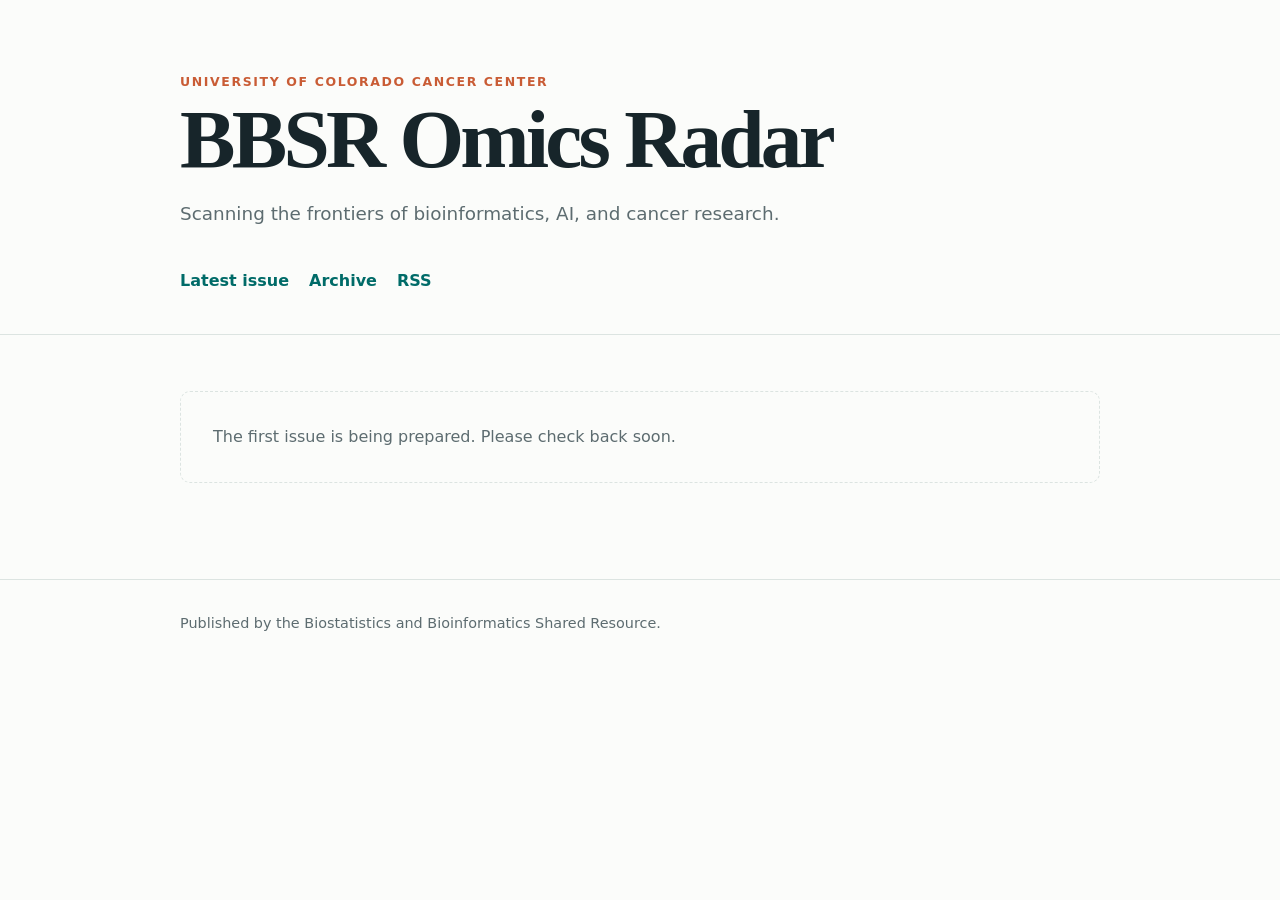
==== docs/index.html @ 82a15ee2 "init app commit" ====
<!doctype html>
<html lang="en">
<head>
  <meta charset="utf-8">
  <meta name="viewport" content="width=device-width, initial-scale=1">
  <meta name="description" content="Scanning the frontiers of bioinformatics, AI, and cancer research.">
  <title>Latest issue · BBSR Omics Radar</title>
  <link rel="canonical" href="https://uccc-bbsr.github.io/omics-radar/">
  <link rel="alternate" type="application/rss+xml" title="BBSR Omics Radar" href="feed.xml">
  <link rel="stylesheet" href="assets/styles.css">
</head>
<body>
  <header class="site-header"><div class="shell">
    <div class="eyebrow">University of Colorado Cancer Center</div>
    <h1>BBSR Omics Radar</h1>
    <p class="subtitle">Scanning the frontiers of bioinformatics, AI, and cancer research.</p>
    <nav aria-label="Primary"><a href="index.html">Latest issue</a><a href="archive.html">Archive</a><a href="feed.xml">RSS</a></nav>
  </div></header>
  <main class="shell"><p class="empty">The first issue is being prepared. Please check back soon.</p></main>
  <footer><div class="shell">Published by the Biostatistics and Bioinformatics Shared Resource.</div></footer>
</body>
</html>
---- docs/assets/styles.css ----
:root {
  color-scheme: light;
  --ink: #17252a;
  --muted: #5d6c70;
  --paper: #fbfcfa;
  --card: #ffffff;
  --line: #dce4e1;
  --accent: #006b68;
  --accent-soft: #dcefed;
  --warm: #c95c35;
}
* { box-sizing: border-box; }
body {
  margin: 0;
  background: var(--paper);
  color: var(--ink);
  font-family: Inter, ui-sans-serif, system-ui, -apple-system, BlinkMacSystemFont, "Segoe UI", sans-serif;
  line-height: 1.65;
}
a { color: var(--accent); }
.shell { width: min(920px, calc(100% - 2rem)); margin: 0 auto; }
.site-header { padding: 4.5rem 0 2.5rem; border-bottom: 1px solid var(--line); }
.eyebrow { color: var(--warm); font-size: .78rem; font-weight: 800; letter-spacing: .13em; text-transform: uppercase; }
h1 { font-family: Georgia, "Times New Roman", serif; font-size: clamp(2.7rem, 8vw, 5.2rem); line-height: .98; margin: .4rem 0 1rem; letter-spacing: -.045em; }
.subtitle { max-width: 650px; color: var(--muted); font-size: 1.15rem; }
nav { display: flex; gap: 1.25rem; padding-top: 1.25rem; }
nav a { font-weight: 700; text-decoration: none; }
main { padding: 2.5rem 0 5rem; }
.issue-heading { display: flex; justify-content: space-between; gap: 1rem; align-items: end; margin-bottom: 2.5rem; }
.issue-heading h2 { margin: 0; font-family: Georgia, "Times New Roman", serif; font-size: 2rem; }
.date-window { color: var(--muted); white-space: nowrap; }
.category { margin: 3rem 0 1.25rem; padding-bottom: .55rem; border-bottom: 3px solid var(--accent); font-size: 1.35rem; }
.article { padding: 1.5rem 0; border-bottom: 1px solid var(--line); }
.article.featured { margin: 1rem 0; padding: 1.5rem; border: 1px solid #b8d8d4; border-radius: 12px; background: var(--accent-soft); }
.article h3 { margin: 0 0 .55rem; font-family: Georgia, "Times New Roman", serif; font-size: 1.5rem; line-height: 1.25; }
.article h3 a { color: var(--ink); text-decoration-thickness: 1px; text-underline-offset: 4px; }
.article p { margin: .4rem 0; }
.meta, .tags { color: var(--muted); font-size: .88rem; }
.tag { display: inline-block; margin: .3rem .25rem 0 0; padding: .14rem .48rem; border-radius: 999px; background: #edf1ef; }
.archive-list { list-style: none; padding: 0; }
.archive-list li { display: flex; justify-content: space-between; gap: 1rem; padding: 1rem 0; border-bottom: 1px solid var(--line); }
.archive-list a { font-weight: 750; }
.empty { padding: 2rem; border: 1px dashed var(--line); border-radius: 10px; color: var(--muted); }
footer { padding: 2rem 0 3rem; border-top: 1px solid var(--line); color: var(--muted); font-size: .9rem; }
@media (max-width: 620px) {
  .site-header { padding-top: 3rem; }
  .issue-heading, .archive-list li { display: block; }
  .date-window { margin-top: .4rem; }
}
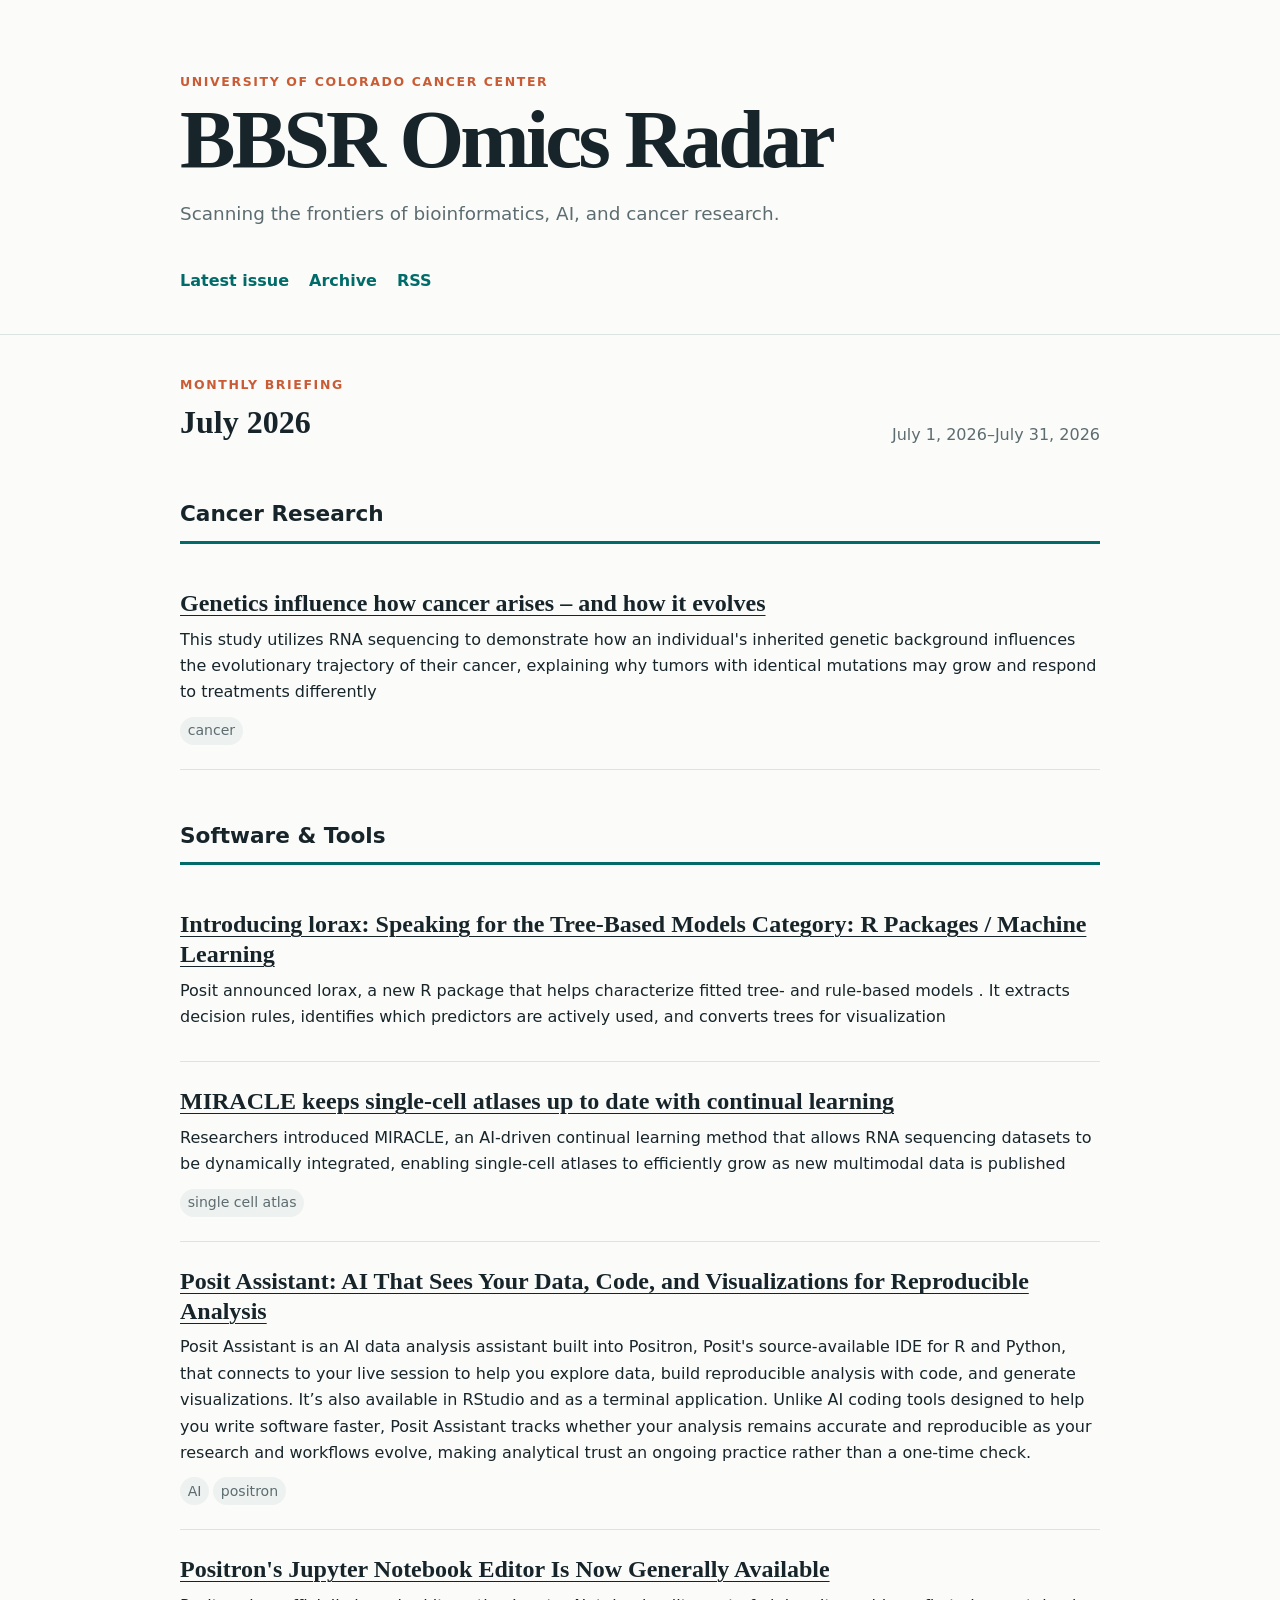
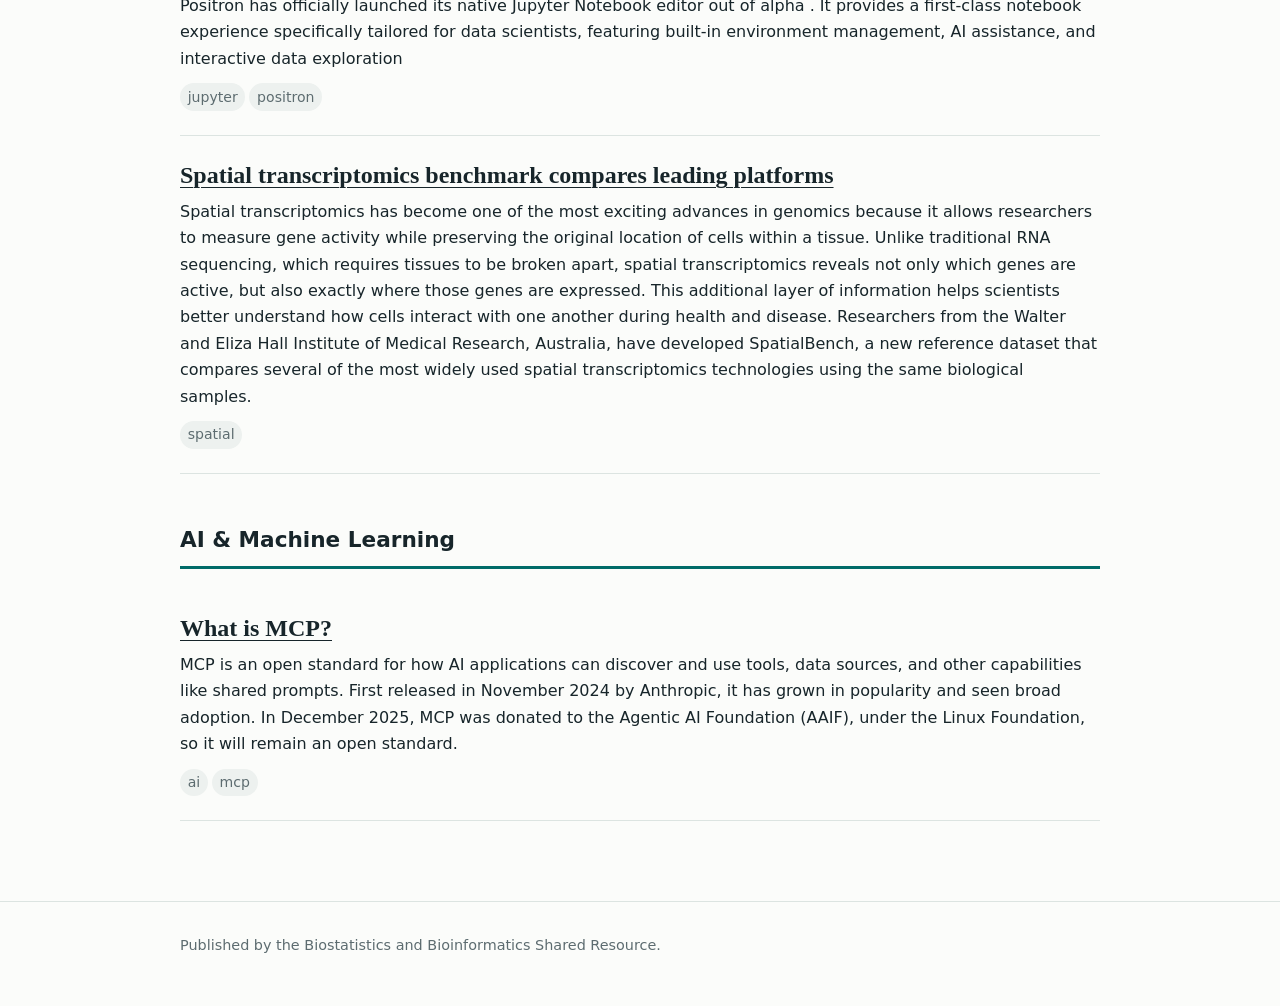
==== commit b694cc65: "Publish July 2026 issue and drop article meta date Publishes the July 2026 Omics Radar issue to the " ====
--- a/docs/index.html
+++ b/docs/index.html
@@ -16,7 +16,62 @@
     <p class="subtitle">Scanning the frontiers of bioinformatics, AI, and cancer research.</p>
     <nav aria-label="Primary"><a href="index.html">Latest issue</a><a href="archive.html">Archive</a><a href="feed.xml">RSS</a></nav>
   </div></header>
-  <main class="shell"><p class="empty">The first issue is being prepared. Please check back soon.</p></main>
+  <main class="shell"><section class="issue-heading">
+<div><div class="eyebrow">Monthly briefing</div><h2>July 2026</h2></div>
+<div class="date-window">July 1, 2026–July 31, 2026</div>
+</section>
+<section><h2 class="category">Cancer Research</h2>
+
+<article class="article">
+  <h3><a href="https://www.google.com/url?sa=E&amp;q=https%3A%2F%2Fwww.rna-seqblog.com%2Fgenetics-influence-how-cancer-arises-and-how-it-evolves%2F" rel="noopener noreferrer">Genetics influence how cancer arises – and how it evolves</a></h3>
+  <p>This study utilizes RNA sequencing to demonstrate how an individual&#x27;s inherited genetic background influences the evolutionary trajectory of their cancer, explaining why tumors with identical mutations may grow and respond to treatments differently</p>
+  <div class="tags" aria-label="Tags"><span class="tag">cancer</span></div>
+</article>
+</section>
+<section><h2 class="category">Software &amp; Tools</h2>
+
+<article class="article">
+  <h3><a href="https://opensource.posit.co/blog/2026-07-28_lorax/" rel="noopener noreferrer">Introducing lorax: Speaking for the Tree-Based Models Category: R Packages / Machine Learning</a></h3>
+  <p>Posit announced lorax, a new R package that helps characterize fitted tree- and rule-based models
+. It extracts decision rules, identifies which predictors are actively used, and converts trees for visualization</p>
+  <div class="tags" aria-label="Tags"></div>
+</article>
+
+<article class="article">
+  <h3><a href="https://www.google.com/url?sa=E&amp;q=https%3A%2F%2Fwww.rna-seqblog.com%2Fmiracle-keeps-single-cell-atlases-up-to-date-with-continual-learning%2F" rel="noopener noreferrer">MIRACLE keeps single-cell atlases up to date with continual learning</a></h3>
+  <p>Researchers introduced MIRACLE, an AI-driven continual learning method that allows RNA sequencing datasets to be dynamically integrated, enabling single-cell atlases to efficiently grow as new multimodal data is published</p>
+  <div class="tags" aria-label="Tags"><span class="tag">single cell atlas</span></div>
+</article>
+
+<article class="article">
+  <h3><a href="https://posit.co/blog/posit-assistant-ai-sees-your-data-code-and-visualizations-reproducible-analysis" rel="noopener noreferrer">Posit Assistant: AI That Sees Your Data, Code, and Visualizations for Reproducible Analysis</a></h3>
+  <p>Posit Assistant is an AI data analysis assistant built into Positron, Posit&#x27;s source-available IDE for R and Python, that connects to your live session to help you explore data, build reproducible analysis with code, and generate visualizations. It’s also available in RStudio and as a terminal application. Unlike AI coding tools designed to help you write software faster, Posit Assistant tracks whether your analysis remains accurate and reproducible as your research and workflows evolve, making analytical trust an ongoing practice rather than a one-time check.</p>
+  <div class="tags" aria-label="Tags"><span class="tag">AI</span><span class="tag">positron</span></div>
+</article>
+
+<article class="article">
+  <h3><a href="https://www.google.com/url?sa=E&amp;q=https%3A%2F%2Fopensource.posit.co%2Fblog%2F2026-07-29_positron-jupyter-notebook-editor-ga%2F" rel="noopener noreferrer">Positron&#x27;s Jupyter Notebook Editor Is Now Generally Available</a></h3>
+  <p>Positron has officially launched its native Jupyter Notebook editor out of alpha
+. It provides a first-class notebook experience specifically tailored for data scientists, featuring built-in environment management, AI assistance, and interactive data exploration</p>
+  <div class="tags" aria-label="Tags"><span class="tag">jupyter</span><span class="tag">positron</span></div>
+</article>
+
+<article class="article">
+  <h3><a href="https://www.rna-seqblog.com/spatial-transcriptomics-benchmark-compares-leading-platforms/" rel="noopener noreferrer">Spatial transcriptomics benchmark compares leading platforms</a></h3>
+  <p>Spatial transcriptomics has become one of the most exciting advances in genomics because it allows researchers to measure gene activity while preserving the original location of cells within a tissue. Unlike traditional RNA sequencing, which requires tissues to be broken apart, spatial transcriptomics reveals not only which genes are active, but also exactly where those genes are expressed. This additional layer of information helps scientists better understand how cells interact with one another during health and disease.
+
+Researchers from the Walter and Eliza Hall Institute of Medical Research, Australia, have developed SpatialBench, a new reference dataset that compares several of the most widely used spatial transcriptomics technologies using the same biological samples.</p>
+  <div class="tags" aria-label="Tags"><span class="tag">spatial</span></div>
+</article>
+</section>
+<section><h2 class="category">AI &amp; Machine Learning</h2>
+
+<article class="article">
+  <h3><a href="https://posit.co/blog/hosting-mcp-servers-on-connect" rel="noopener noreferrer">What is MCP?</a></h3>
+  <p>MCP is an open standard for how AI applications can discover and use tools, data sources, and other capabilities like shared prompts. First released in November 2024 by Anthropic, it has grown in popularity and seen broad adoption. In December 2025, MCP was donated to the Agentic AI Foundation (AAIF), under the Linux Foundation, so it will remain an open standard.</p>
+  <div class="tags" aria-label="Tags"><span class="tag">ai</span><span class="tag">mcp</span></div>
+</article>
+</section></main>
   <footer><div class="shell">Published by the Biostatistics and Bioinformatics Shared Resource.</div></footer>
 </body>
 </html>
--- a/docs/assets/styles.css
+++ b/docs/assets/styles.css
@@ -31,11 +31,10 @@
 .date-window { color: var(--muted); white-space: nowrap; }
 .category { margin: 3rem 0 1.25rem; padding-bottom: .55rem; border-bottom: 3px solid var(--accent); font-size: 1.35rem; }
 .article { padding: 1.5rem 0; border-bottom: 1px solid var(--line); }
-.article.featured { margin: 1rem 0; padding: 1.5rem; border: 1px solid #b8d8d4; border-radius: 12px; background: var(--accent-soft); }
 .article h3 { margin: 0 0 .55rem; font-family: Georgia, "Times New Roman", serif; font-size: 1.5rem; line-height: 1.25; }
 .article h3 a { color: var(--ink); text-decoration-thickness: 1px; text-underline-offset: 4px; }
 .article p { margin: .4rem 0; }
-.meta, .tags { color: var(--muted); font-size: .88rem; }
+.tags { color: var(--muted); font-size: .88rem; }
 .tag { display: inline-block; margin: .3rem .25rem 0 0; padding: .14rem .48rem; border-radius: 999px; background: #edf1ef; }
 .archive-list { list-style: none; padding: 0; }
 .archive-list li { display: flex; justify-content: space-between; gap: 1rem; padding: 1rem 0; border-bottom: 1px solid var(--line); }
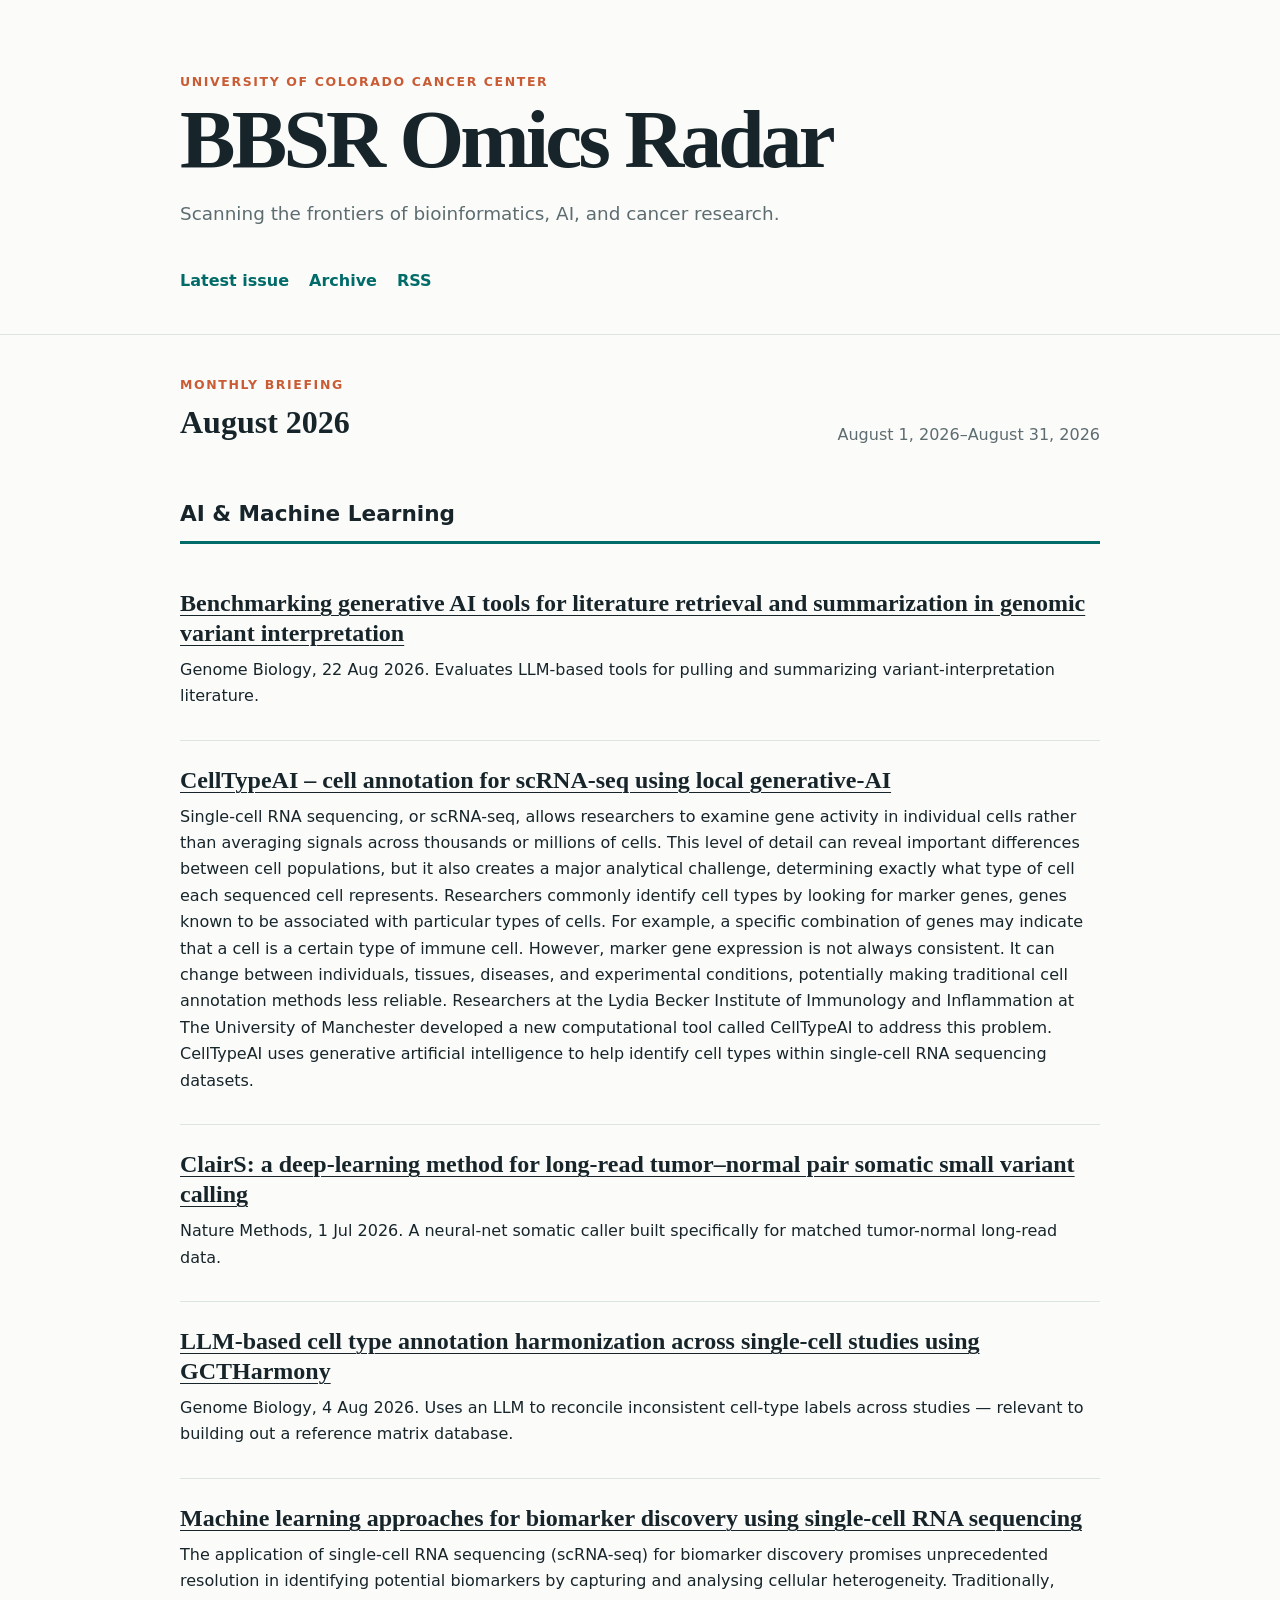
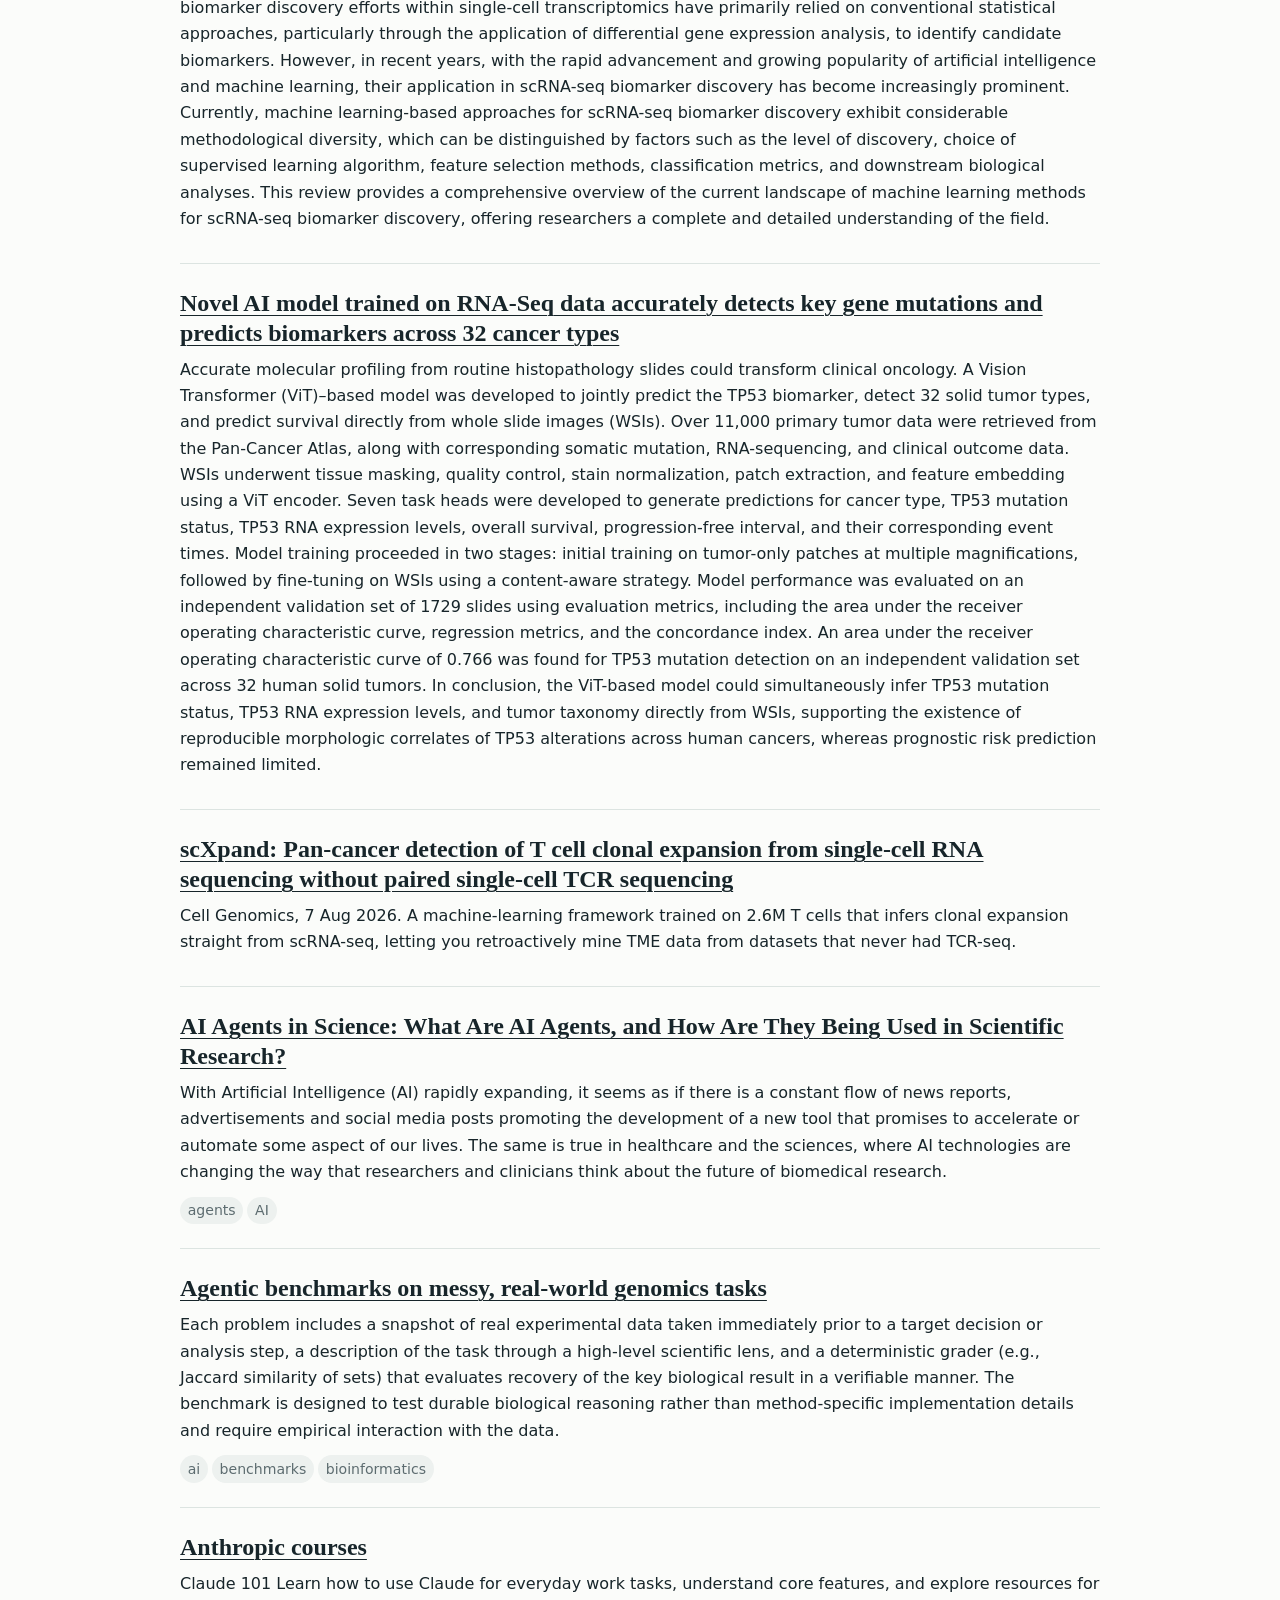
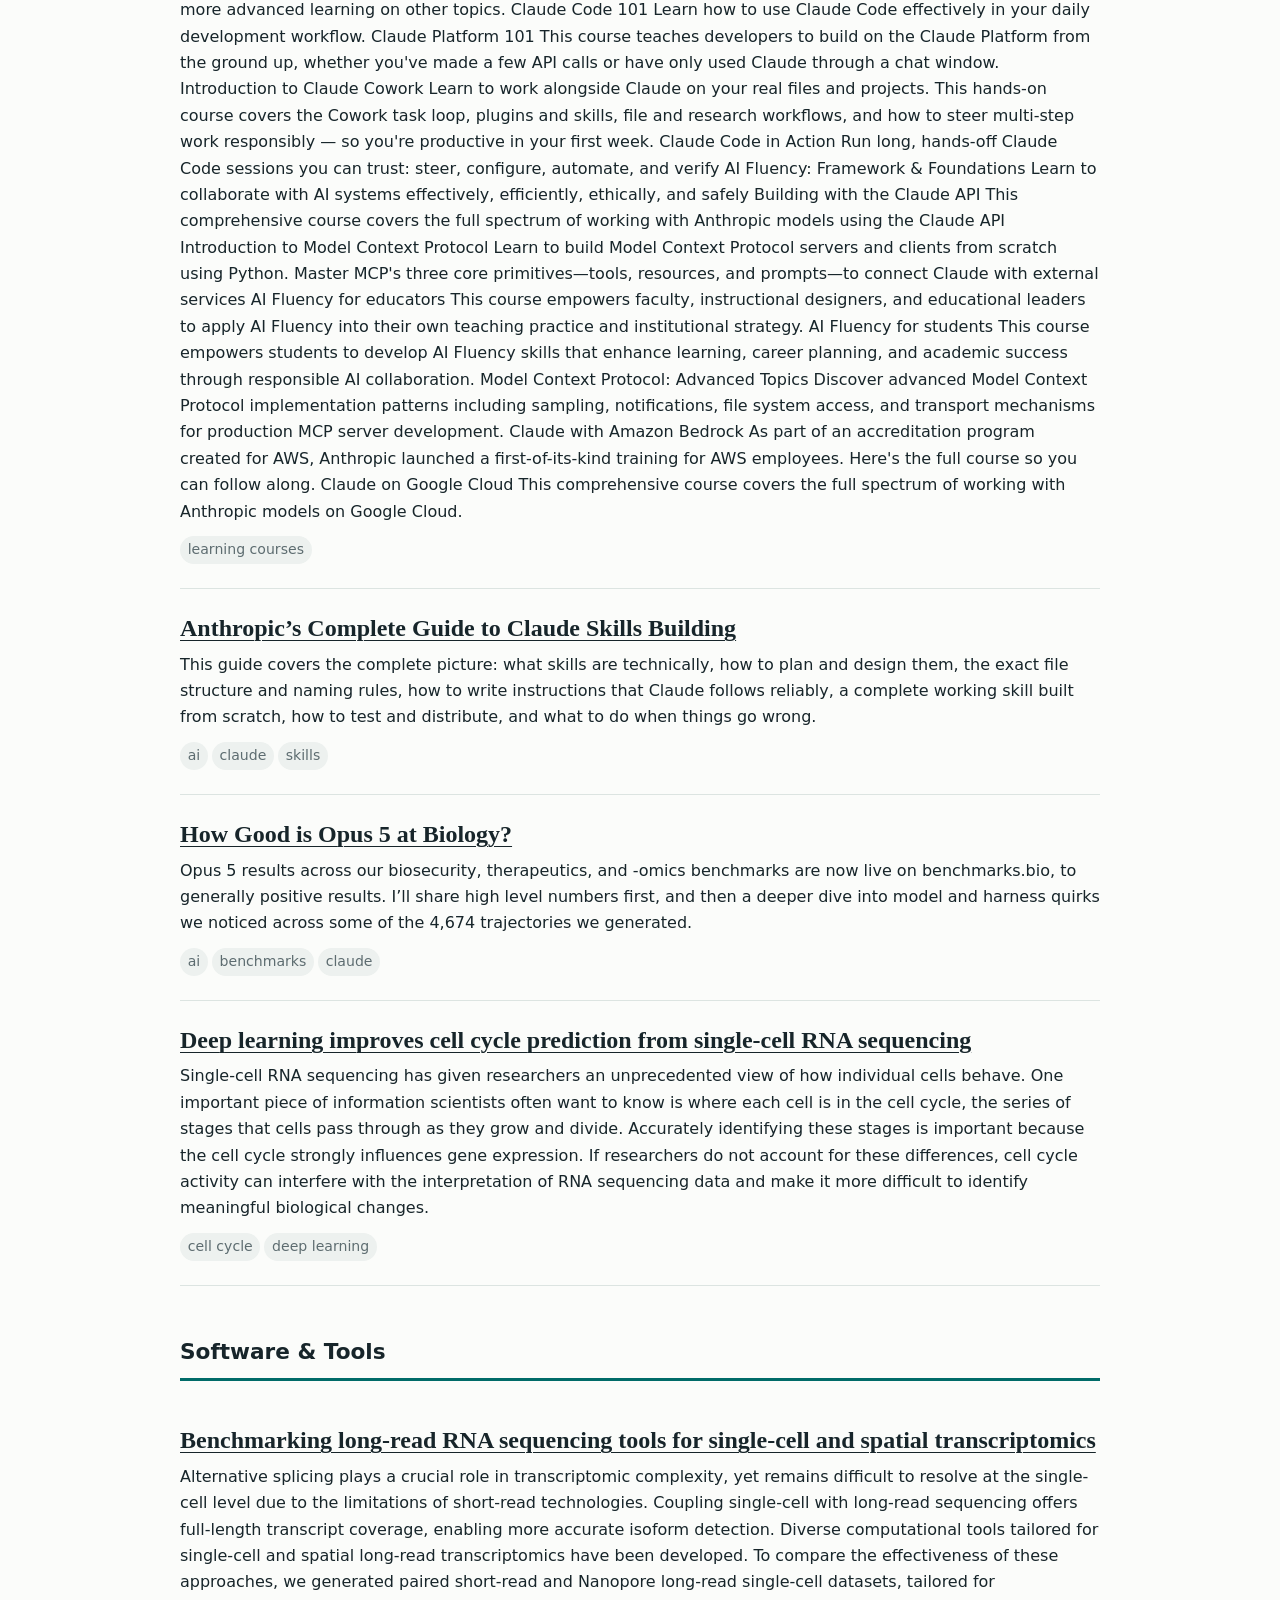
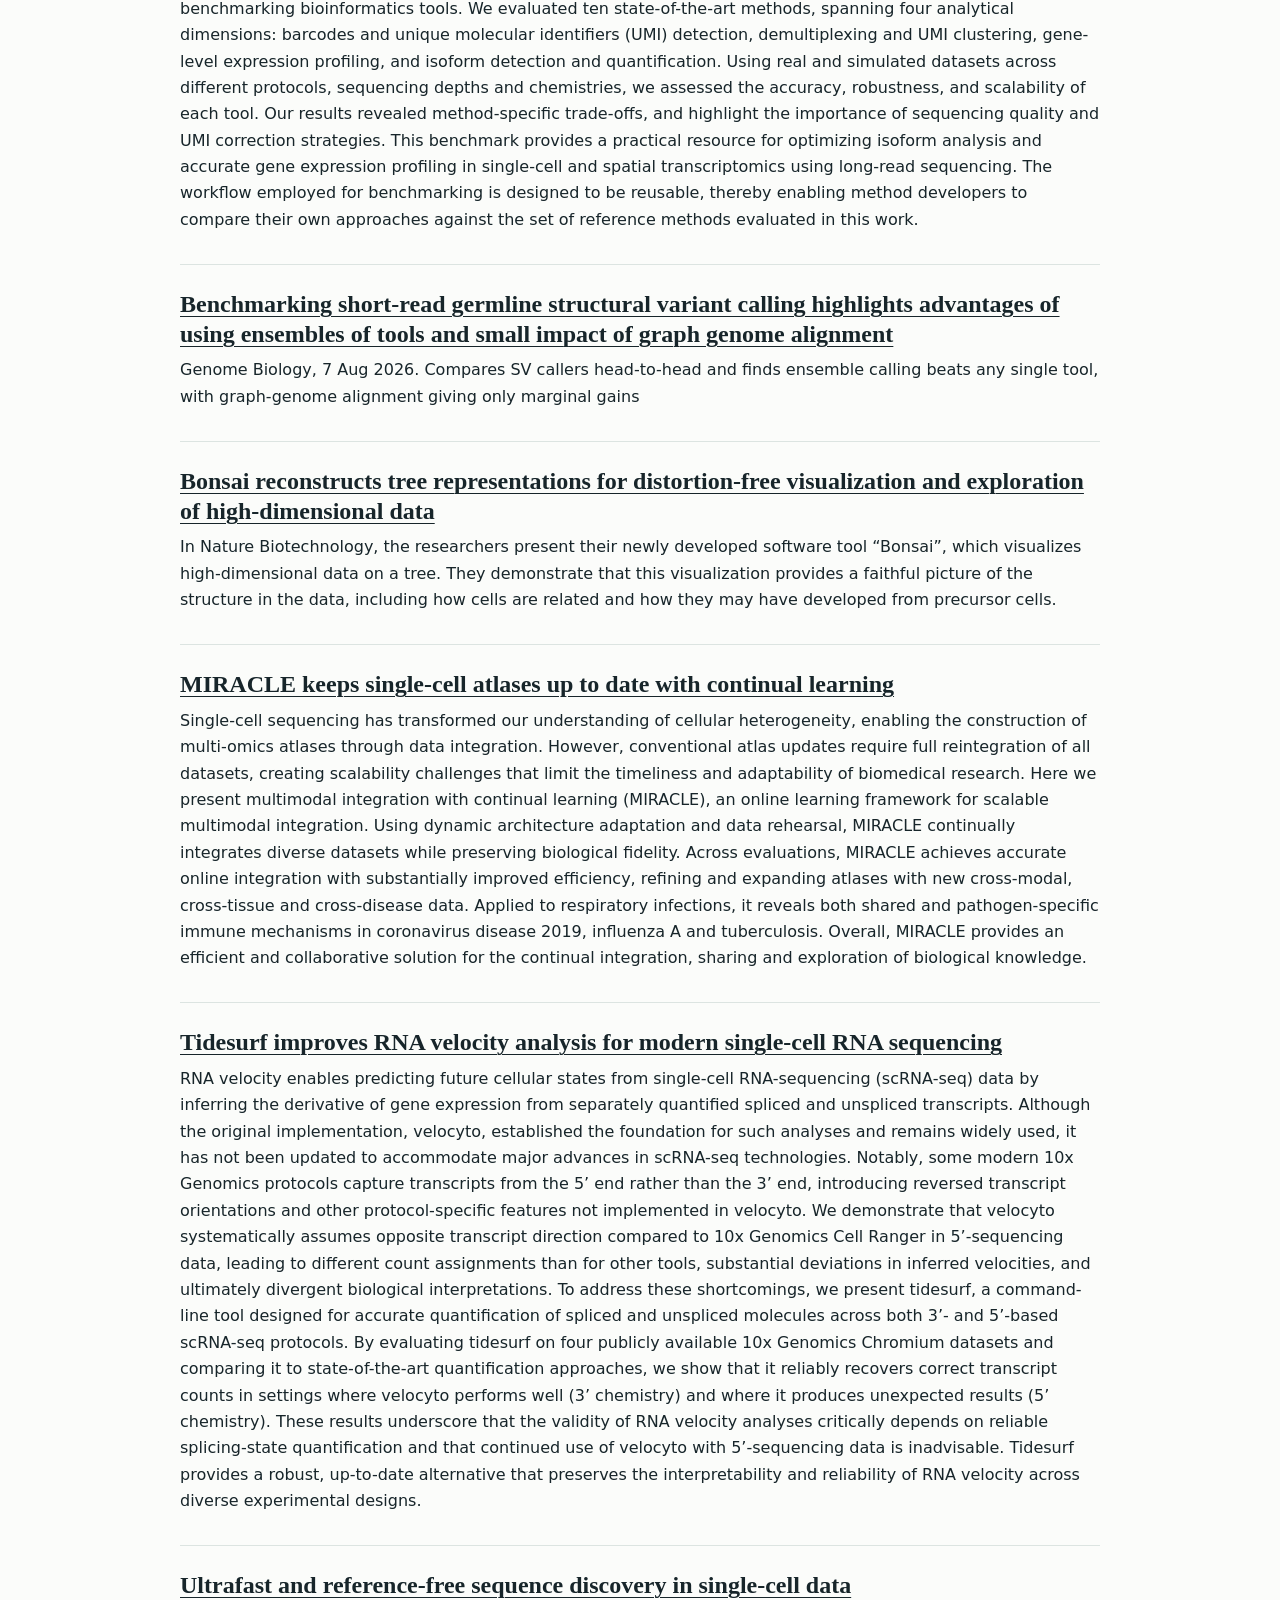
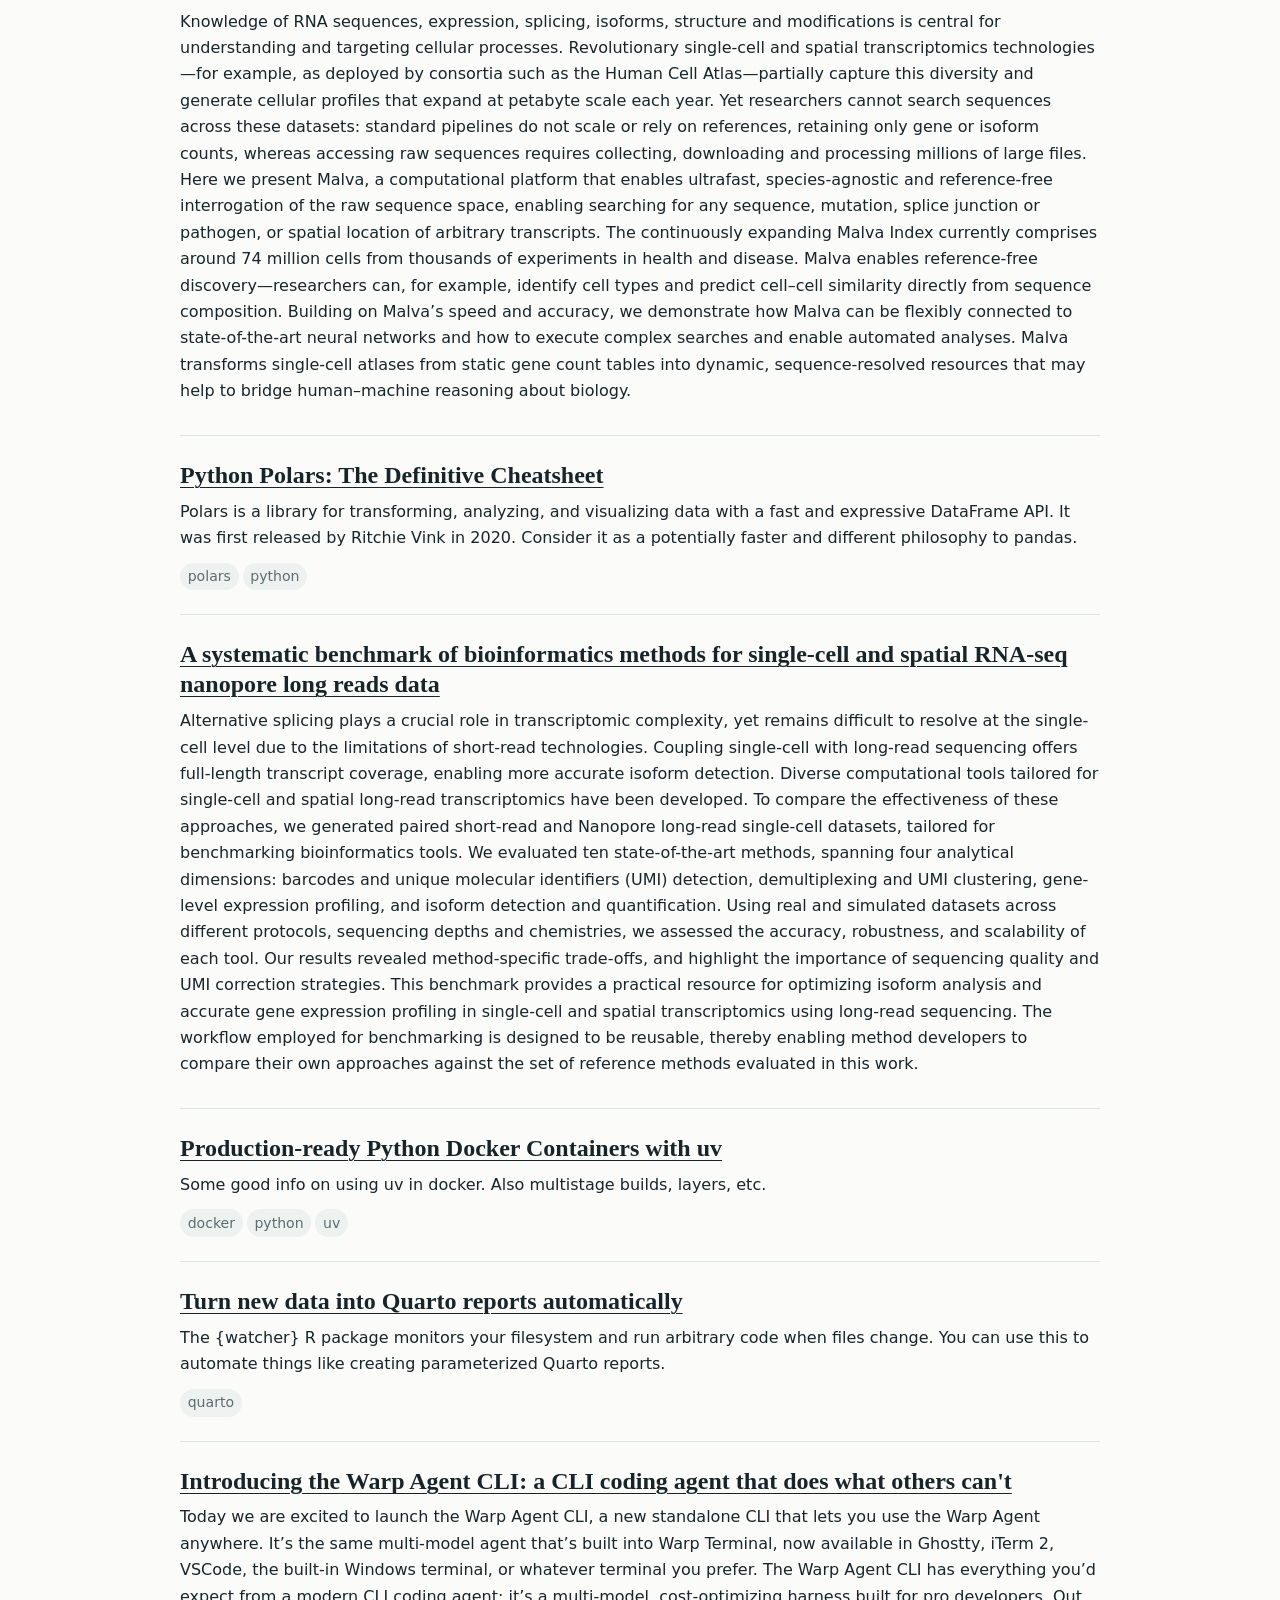
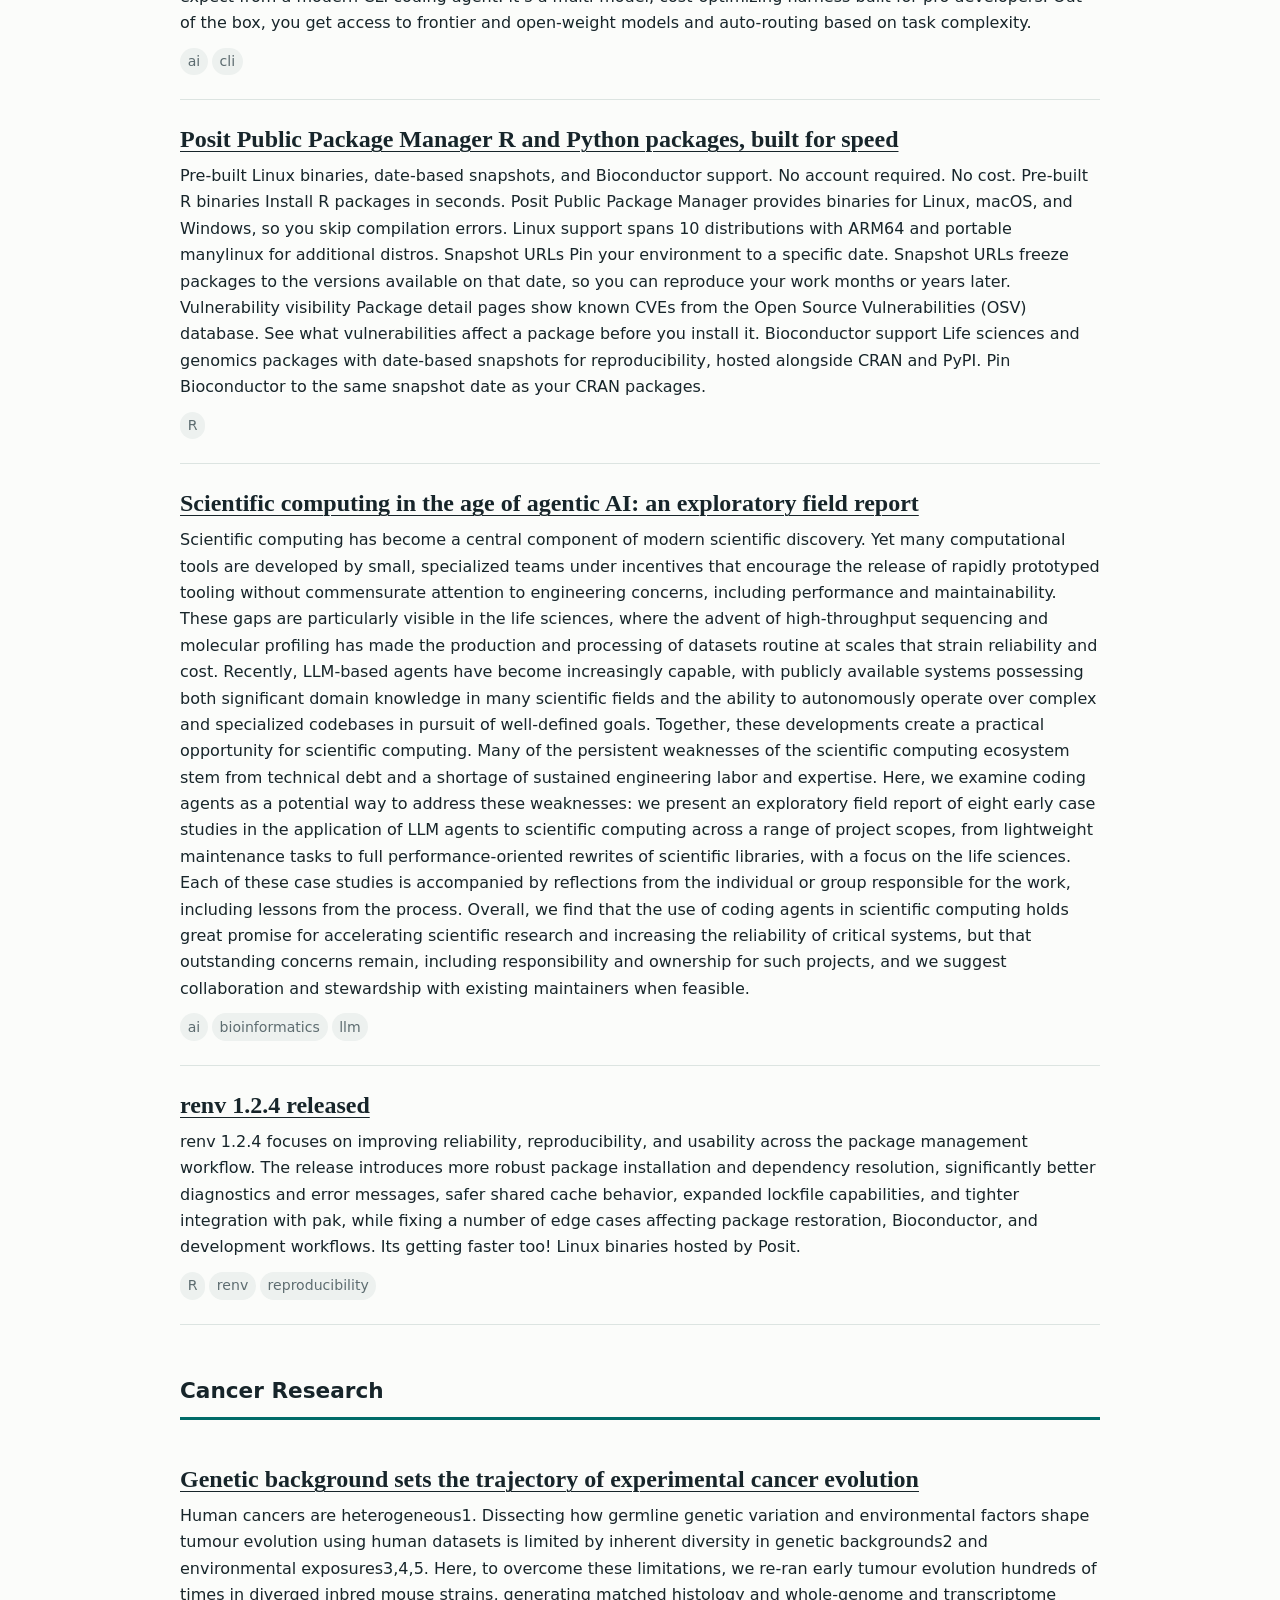
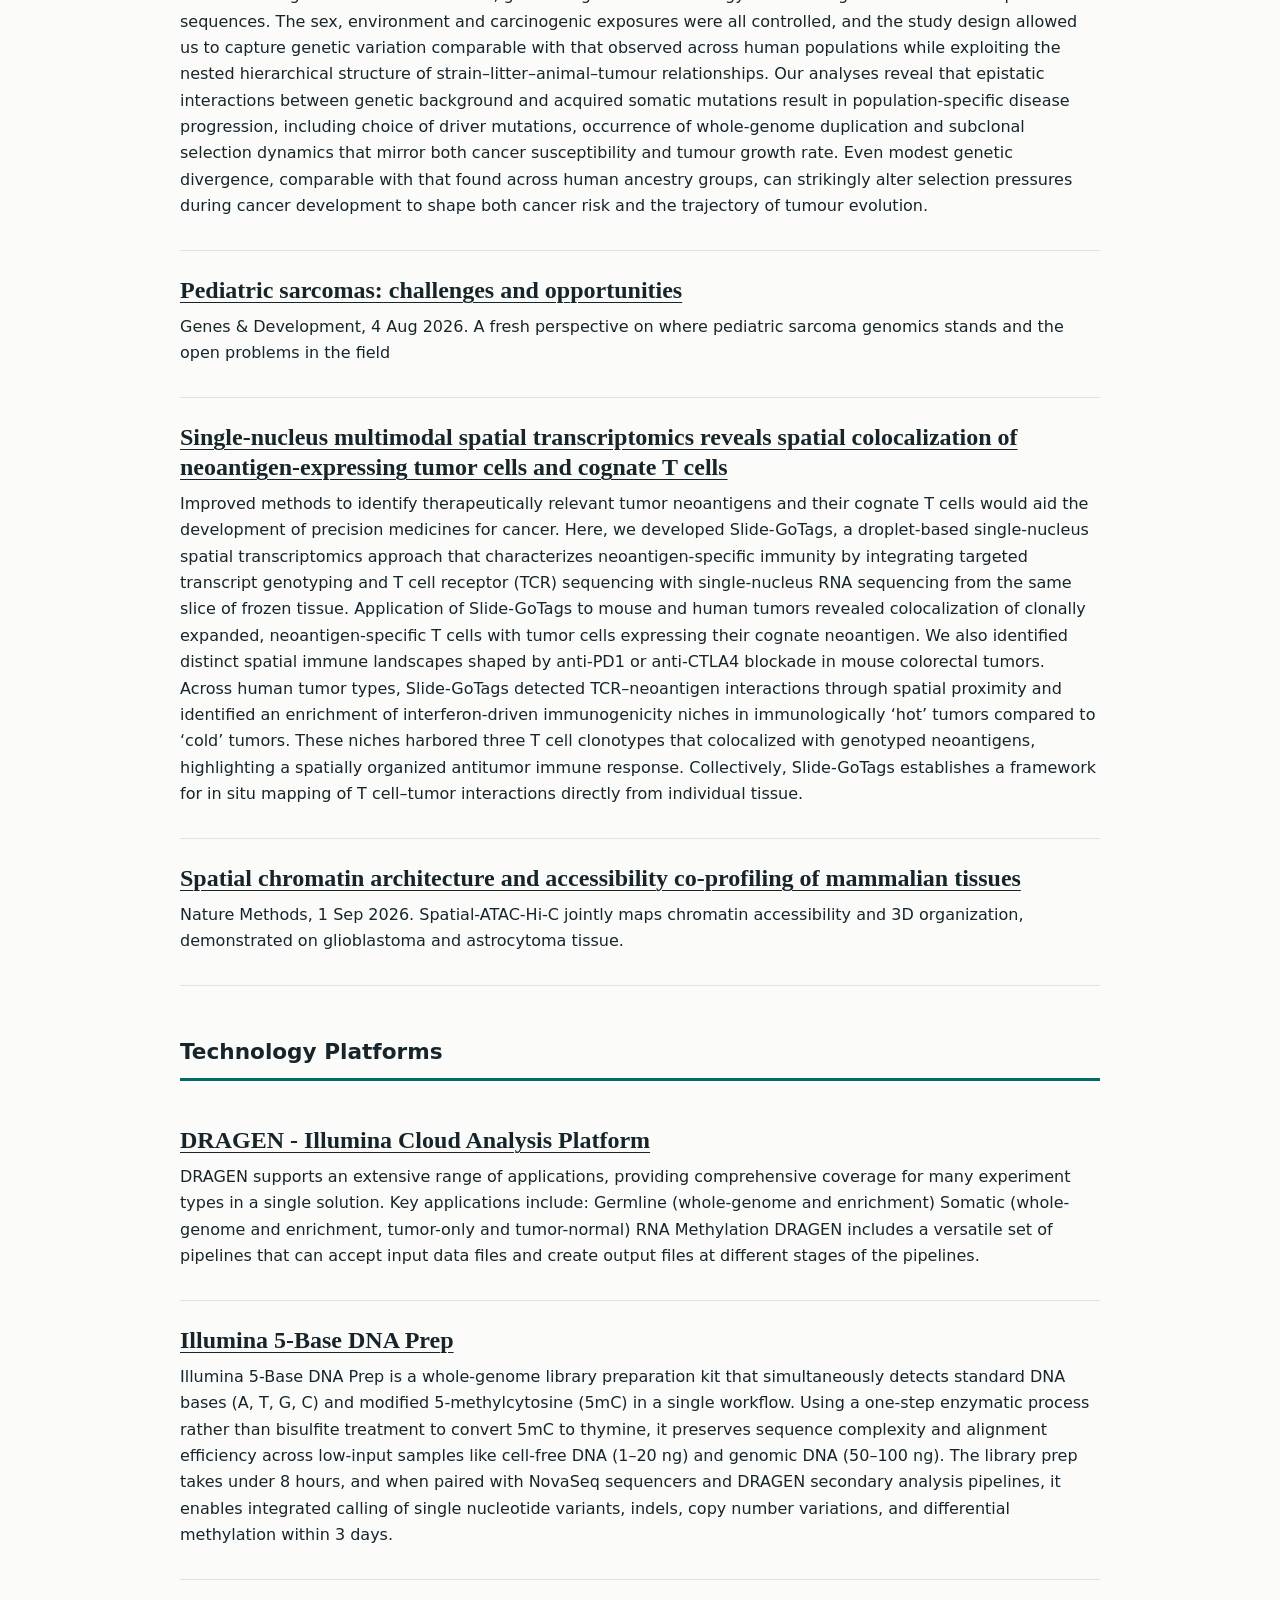
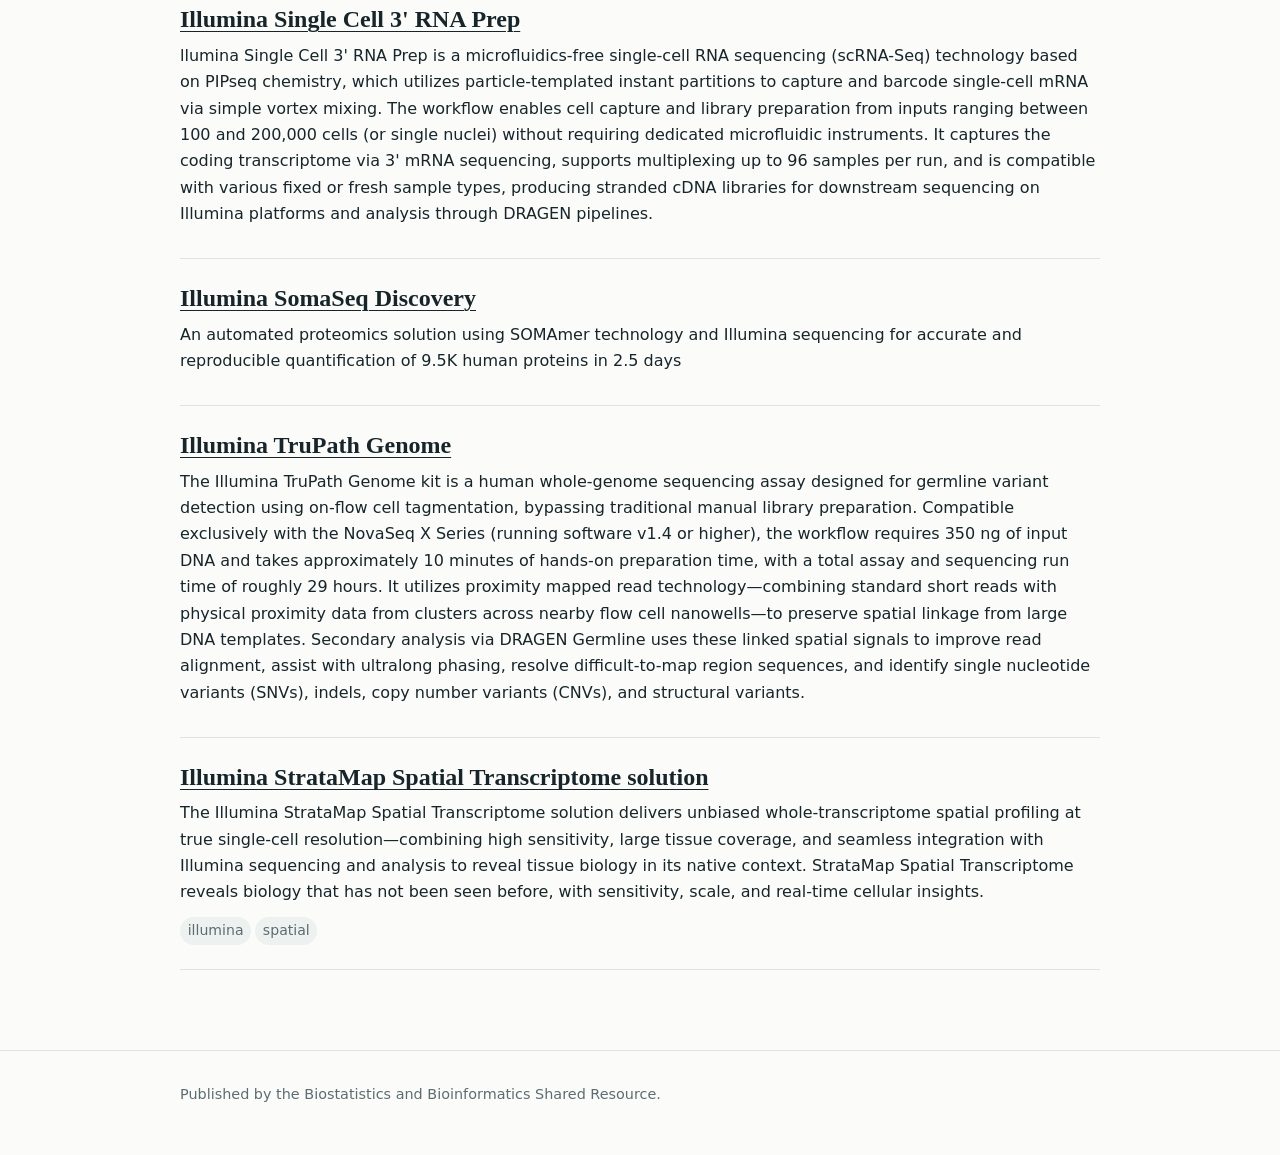
==== commit e9b901e2: "august 2026 edition" ====
--- a/docs/index.html
+++ b/docs/index.html
@@ -17,59 +17,285 @@
     <nav aria-label="Primary"><a href="index.html">Latest issue</a><a href="archive.html">Archive</a><a href="feed.xml">RSS</a></nav>
   </div></header>
   <main class="shell"><section class="issue-heading">
-<div><div class="eyebrow">Monthly briefing</div><h2>July 2026</h2></div>
-<div class="date-window">July 1, 2026–July 31, 2026</div>
+<div><div class="eyebrow">Monthly briefing</div><h2>August 2026</h2></div>
+<div class="date-window">August 1, 2026–August 31, 2026</div>
+</section>
+<section><h2 class="category">AI &amp; Machine Learning</h2>
+
+<article class="article">
+  <h3><a href="https://link.springer.com/article/10.1186/s13059-026-04237-1" rel="noopener noreferrer">Benchmarking generative AI tools for literature retrieval and summarization in genomic variant interpretation</a></h3>
+  <p>Genome Biology, 22 Aug 2026. Evaluates LLM-based tools for pulling and summarizing variant-interpretation literature.</p>
+  <div class="tags" aria-label="Tags"></div>
+</article>
+
+<article class="article">
+  <h3><a href="https://doi.org/10.1093/bioinformatics/btag425" rel="noopener noreferrer">CellTypeAI – cell annotation for scRNA-seq using local generative-AI</a></h3>
+  <p>Single-cell RNA sequencing, or scRNA-seq, allows researchers to examine gene activity in individual cells rather than averaging signals across thousands or millions of cells. This level of detail can reveal important differences between cell populations, but it also creates a major analytical challenge, determining exactly what type of cell each sequenced cell represents.
+
+Researchers commonly identify cell types by looking for marker genes, genes known to be associated with particular types of cells. For example, a specific combination of genes may indicate that a cell is a certain type of immune cell. However, marker gene expression is not always consistent. It can change between individuals, tissues, diseases, and experimental conditions, potentially making traditional cell annotation methods less reliable.
+
+Researchers at the Lydia Becker Institute of Immunology and Inflammation at The University of Manchester developed a new computational tool called CellTypeAI to address this problem. CellTypeAI uses generative artificial intelligence to help identify cell types within single-cell RNA sequencing datasets.</p>
+  <div class="tags" aria-label="Tags"></div>
+</article>
+
+<article class="article">
+  <h3><a href="https://www.nature.com/articles/s41592-026-03152-4" rel="noopener noreferrer">ClairS: a deep-learning method for long-read tumor–normal pair somatic small variant calling</a></h3>
+  <p>Nature Methods, 1 Jul 2026. A neural-net somatic caller built specifically for matched tumor-normal long-read data.</p>
+  <div class="tags" aria-label="Tags"></div>
+</article>
+
+<article class="article">
+  <h3><a href="https://link.springer.com/article/10.1186/s13059-026-04231-7" rel="noopener noreferrer">LLM-based cell type annotation harmonization across single-cell studies using GCTHarmony</a></h3>
+  <p>Genome Biology, 4 Aug 2026. Uses an LLM to reconcile inconsistent cell-type labels across studies — relevant to building out a reference matrix database.</p>
+  <div class="tags" aria-label="Tags"></div>
+</article>
+
+<article class="article">
+  <h3><a href="https://doi.org/10.3389/fbinf.2026.1767362" rel="noopener noreferrer">Machine learning approaches for biomarker discovery using single-cell RNA sequencing</a></h3>
+  <p>The application of single-cell RNA sequencing (scRNA-seq) for biomarker discovery promises unprecedented resolution in identifying potential biomarkers by capturing and analysing cellular heterogeneity. Traditionally, biomarker discovery efforts within single-cell transcriptomics have primarily relied on conventional statistical approaches, particularly through the application of differential gene expression analysis, to identify candidate biomarkers. However, in recent years, with the rapid advancement and growing popularity of artificial intelligence and machine learning, their application in scRNA-seq biomarker discovery has become increasingly prominent. Currently, machine learning-based approaches for scRNA-seq biomarker discovery exhibit considerable methodological diversity, which can be distinguished by factors such as the level of discovery, choice of supervised learning algorithm, feature selection methods, classification metrics, and downstream biological analyses. This review provides a comprehensive overview of the current landscape of machine learning methods for scRNA-seq biomarker discovery, offering researchers a complete and detailed understanding of the field.</p>
+  <div class="tags" aria-label="Tags"></div>
+</article>
+
+<article class="article">
+  <h3><a href="https://doi.org/10.1016/j.ajpath.2026.05.008" rel="noopener noreferrer">Novel AI model trained on RNA-Seq data accurately detects key gene mutations and predicts biomarkers across 32 cancer types</a></h3>
+  <p>Accurate molecular profiling from routine histopathology slides could transform clinical oncology. A Vision Transformer (ViT)–based model was developed to jointly predict the TP53 biomarker, detect 32 solid tumor types, and predict survival directly from whole slide images (WSIs). Over 11,000 primary tumor data were retrieved from the Pan-Cancer Atlas, along with corresponding somatic mutation, RNA-sequencing, and clinical outcome data. WSIs underwent tissue masking, quality control, stain normalization, patch extraction, and feature embedding using a ViT encoder. Seven task heads were developed to generate predictions for cancer type, TP53 mutation status, TP53 RNA expression levels, overall survival, progression-free interval, and their corresponding event times. Model training proceeded in two stages: initial training on tumor-only patches at multiple magnifications, followed by fine-tuning on WSIs using a content-aware strategy. Model performance was evaluated on an independent validation set of 1729 slides using evaluation metrics, including the area under the receiver operating characteristic curve, regression metrics, and the concordance index. An area under the receiver operating characteristic curve of 0.766 was found for TP53 mutation detection on an independent validation set across 32 human solid tumors. In conclusion, the ViT-based model could simultaneously infer TP53 mutation status, TP53 RNA expression levels, and tumor taxonomy directly from WSIs, supporting the existence of reproducible morphologic correlates of TP53 alterations across human cancers, whereas prognostic risk prediction remained limited.</p>
+  <div class="tags" aria-label="Tags"></div>
+</article>
+
+<article class="article">
+  <h3><a href="https://www.cell.com/cell-genomics/fulltext/S2666-979X(26)00190-4" rel="noopener noreferrer">scXpand: Pan-cancer detection of T cell clonal expansion from single-cell RNA sequencing without paired single-cell TCR sequencing</a></h3>
+  <p>Cell Genomics, 7 Aug 2026. A machine-learning framework trained on 2.6M T cells that infers clonal expansion straight from scRNA-seq, letting you retroactively mine TME data from datasets that never had TCR-seq.</p>
+  <div class="tags" aria-label="Tags"></div>
+</article>
+
+<article class="article">
+  <h3><a href="https://news.cuanschutz.edu/dbmi/ai-agents-in-science" rel="noopener noreferrer">AI Agents in Science: What Are AI Agents, and How Are They Being Used in Scientific Research?</a></h3>
+  <p>With Artificial Intelligence (AI) rapidly expanding, it seems as if there is a constant flow of news reports, advertisements and social media posts promoting the development of a new tool that promises to accelerate or automate some aspect of our lives. The same is true in healthcare and the sciences, where AI technologies are changing the way that researchers and clinicians think about the future of biomedical research.</p>
+  <div class="tags" aria-label="Tags"><span class="tag">agents</span><span class="tag">AI</span></div>
+</article>
+
+<article class="article">
+  <h3><a href="https://benchmarks.bio/" rel="noopener noreferrer">Agentic benchmarks on messy, real-world genomics tasks</a></h3>
+  <p>Each problem includes a snapshot of real experimental data taken immediately prior to a target decision or analysis step, a description of the task through a high-level scientific lens, and a deterministic grader (e.g., Jaccard similarity of sets) that evaluates recovery of the key biological result in a verifiable manner. The benchmark is designed to test durable biological reasoning rather than method-specific implementation details and require empirical interaction with the data.</p>
+  <div class="tags" aria-label="Tags"><span class="tag">ai</span><span class="tag">benchmarks</span><span class="tag">bioinformatics</span></div>
+</article>
+
+<article class="article">
+  <h3><a href="https://anthropic.skilljar.com/" rel="noopener noreferrer">Anthropic courses</a></h3>
+  <p>Claude 101
+Learn how to use Claude for everyday work tasks, understand core features, and explore resources for more advanced learning on other topics.
+Claude Code 101
+Learn how to use Claude Code effectively in your daily development workflow.
+Claude Platform 101
+This course teaches developers to build on the Claude Platform from the ground up, whether you&#x27;ve made a few API calls or have only used Claude through a chat window.
+Introduction to Claude Cowork
+Learn to work alongside Claude on your real files and projects. This hands-on course covers the Cowork task loop, plugins and skills, file and research workflows, and how to steer multi-step work responsibly — so you&#x27;re productive in your first week.
+Claude Code in Action
+Run long, hands-off Claude Code sessions you can trust: steer, configure, automate, and verify
+AI Fluency: Framework &amp; Foundations
+Learn to collaborate with AI systems effectively, efficiently, ethically, and safely
+Building with the Claude API
+This comprehensive course covers the full spectrum of working with Anthropic models using the Claude API
+Introduction to Model Context Protocol
+Learn to build Model Context Protocol servers and clients from scratch using Python. Master MCP&#x27;s three core primitives—tools, resources, and prompts—to connect Claude with external services
+AI Fluency for educators
+This course empowers faculty, instructional designers, and educational leaders to apply AI Fluency into their own teaching practice and institutional strategy.
+AI Fluency for students
+This course empowers students to develop AI Fluency skills that enhance learning, career planning, and academic success through responsible AI collaboration.
+Model Context Protocol: Advanced Topics
+Discover advanced Model Context Protocol implementation patterns including sampling, notifications, file system access, and transport mechanisms for production MCP server development.
+Claude with Amazon Bedrock
+As part of an accreditation program created for AWS, Anthropic launched a first-of-its-kind training for AWS employees. Here&#x27;s the full course so you can follow along.
+Claude on Google Cloud
+This comprehensive course covers the full spectrum of working with Anthropic models on Google Cloud.</p>
+  <div class="tags" aria-label="Tags"><span class="tag">learning courses</span></div>
+</article>
+
+<article class="article">
+  <h3><a href="https://www.kdnuggets.com/anthropics-complete-guide-to-claude-skills-building" rel="noopener noreferrer">Anthropic’s Complete Guide to Claude Skills Building</a></h3>
+  <p>This guide covers the complete picture: what skills are technically, how to plan and design them, the exact file structure and naming rules, how to write instructions that Claude follows reliably, a complete working skill built from scratch, how to test and distribute, and what to do when things go wrong.</p>
+  <div class="tags" aria-label="Tags"><span class="tag">ai</span><span class="tag">claude</span><span class="tag">skills</span></div>
+</article>
+
+<article class="article">
+  <h3><a href="https://blog.latch.bio/p/how-good-is-opus-5-at-biology" rel="noopener noreferrer">How Good is Opus 5 at Biology?</a></h3>
+  <p>Opus 5 results across our biosecurity, therapeutics, and -omics benchmarks are now live on benchmarks.bio, to generally positive results. I’ll share high level numbers first, and then a deeper dive into model and harness quirks we noticed across some of the 4,674 trajectories we generated.</p>
+  <div class="tags" aria-label="Tags"><span class="tag">ai</span><span class="tag">benchmarks</span><span class="tag">claude</span></div>
+</article>
+
+<article class="article">
+  <h3><a href="https://www.rna-seqblog.com/deep-learning-improves-cell-cycle-prediction-from-single-cell-rna-sequencing/" rel="noopener noreferrer">Deep learning improves cell cycle prediction from single-cell RNA sequencing</a></h3>
+  <p>Single-cell RNA sequencing has given researchers an unprecedented view of how individual cells behave. One important piece of information scientists often want to know is where each cell is in the cell cycle, the series of stages that cells pass through as they grow and divide. Accurately identifying these stages is important because the cell cycle strongly influences gene expression. If researchers do not account for these differences, cell cycle activity can interfere with the interpretation of RNA sequencing data and make it more difficult to identify meaningful biological changes.</p>
+  <div class="tags" aria-label="Tags"><span class="tag">cell cycle</span><span class="tag">deep learning</span></div>
+</article>
+</section>
+<section><h2 class="category">Software &amp; Tools</h2>
+
+<article class="article">
+  <h3><a href="https://doi.org/10.1093/nargab/lqag070" rel="noopener noreferrer">Benchmarking long-read RNA sequencing tools for single-cell and spatial transcriptomics</a></h3>
+  <p>Alternative splicing plays a crucial role in transcriptomic complexity, yet remains difficult to resolve at the single-cell level due to the limitations of short-read technologies. Coupling single-cell with long-read sequencing offers full-length transcript coverage, enabling more accurate isoform detection. Diverse computational tools tailored for single-cell and spatial long-read transcriptomics have been developed. To compare the effectiveness of these approaches, we generated paired short-read and Nanopore long-read single-cell datasets, tailored for benchmarking bioinformatics tools. We evaluated ten state-of-the-art methods, spanning four analytical dimensions: barcodes and unique molecular identifiers (UMI) detection, demultiplexing and UMI clustering, gene-level expression profiling, and isoform detection and quantification. Using real and simulated datasets across different protocols, sequencing depths and chemistries, we assessed the accuracy, robustness, and scalability of each tool. Our results revealed method-specific trade-offs, and highlight the importance of sequencing quality and UMI correction strategies. This benchmark provides a practical resource for optimizing isoform analysis and accurate gene expression profiling in single-cell and spatial transcriptomics using long-read sequencing. The workflow employed for benchmarking is designed to be reusable, thereby enabling method developers to compare their own approaches against the set of reference methods evaluated in this work.</p>
+  <div class="tags" aria-label="Tags"></div>
+</article>
+
+<article class="article">
+  <h3><a href="https://link.springer.com/article/10.1186/s13059-026-04219-3" rel="noopener noreferrer">Benchmarking short-read germline structural variant calling highlights advantages of using ensembles of tools and small impact of graph genome alignment</a></h3>
+  <p>Genome Biology, 7 Aug 2026. Compares SV callers head-to-head and finds ensemble calling beats any single tool, with graph-genome alignment giving only marginal gains</p>
+  <div class="tags" aria-label="Tags"></div>
+</article>
+
+<article class="article">
+  <h3><a href="https://www.nature.com/articles/s41587-026-03220-2" rel="noopener noreferrer">Bonsai reconstructs tree representations for distortion-free visualization and exploration of high-dimensional data</a></h3>
+  <p>In Nature Biotechnology, the researchers present their newly developed software tool “Bonsai”, which visualizes high-dimensional data on a tree. They demonstrate that this visualization provides a faithful picture of the structure in the data, including how cells are related and how they may have developed from precursor cells.</p>
+  <div class="tags" aria-label="Tags"></div>
+</article>
+
+<article class="article">
+  <h3><a href="https://doi.org/10.1038/s43588-026-01030-9" rel="noopener noreferrer">MIRACLE keeps single-cell atlases up to date with continual learning</a></h3>
+  <p>Single-cell sequencing has transformed our understanding of cellular heterogeneity, enabling the construction of multi-omics atlases through data integration. However, conventional atlas updates require full reintegration of all datasets, creating scalability challenges that limit the timeliness and adaptability of biomedical research. Here we present multimodal integration with continual learning (MIRACLE), an online learning framework for scalable multimodal integration. Using dynamic architecture adaptation and data rehearsal, MIRACLE continually integrates diverse datasets while preserving biological fidelity. Across evaluations, MIRACLE achieves accurate online integration with substantially improved efficiency, refining and expanding atlases with new cross-modal, cross-tissue and cross-disease data. Applied to respiratory infections, it reveals both shared and pathogen-specific immune mechanisms in coronavirus disease 2019, influenza A and tuberculosis. Overall, MIRACLE provides an efficient and collaborative solution for the continual integration, sharing and exploration of biological knowledge.</p>
+  <div class="tags" aria-label="Tags"></div>
+</article>
+
+<article class="article">
+  <h3><a href="https://doi.org/10.1371/journal.pone.0355867" rel="noopener noreferrer">Tidesurf improves RNA velocity analysis for modern single-cell RNA sequencing</a></h3>
+  <p>RNA velocity enables predicting future cellular states from single-cell RNA-sequencing (scRNA-seq) data by inferring the derivative of gene expression from separately quantified spliced and unspliced transcripts. Although the original implementation, velocyto, established the foundation for such analyses and remains widely used, it has not been updated to accommodate major advances in scRNA-seq technologies. Notably, some modern 10x Genomics protocols capture transcripts from the 5’ end rather than the 3’ end, introducing reversed transcript orientations and other protocol-specific features not implemented in velocyto. We demonstrate that velocyto systematically assumes opposite transcript direction compared to 10x Genomics Cell Ranger in 5’-sequencing data, leading to different count assignments than for other tools, substantial deviations in inferred velocities, and ultimately divergent biological interpretations. To address these shortcomings, we present tidesurf, a command-line tool designed for accurate quantification of spliced and unspliced molecules across both 3’- and 5’-based scRNA-seq protocols. By evaluating tidesurf on four publicly available 10x Genomics Chromium datasets and comparing it to state-of-the-art quantification approaches, we show that it reliably recovers correct transcript counts in settings where velocyto performs well (3’ chemistry) and where it produces unexpected results (5’ chemistry). These results underscore that the validity of RNA velocity analyses critically depends on reliable splicing-state quantification and that continued use of velocyto with 5’-sequencing data is inadvisable. Tidesurf provides a robust, up-to-date alternative that preserves the interpretability and reliability of RNA velocity across diverse experimental designs.</p>
+  <div class="tags" aria-label="Tags"></div>
+</article>
+
+<article class="article">
+  <h3><a href="https://www.nature.com/articles/s41586-026-10975-w" rel="noopener noreferrer">Ultrafast and reference-free sequence discovery in single-cell data</a></h3>
+  <p>Knowledge of RNA sequences, expression, splicing, isoforms, structure and modifications is central for understanding and targeting cellular processes. Revolutionary single-cell and spatial transcriptomics technologies—for example, as deployed by consortia such as the Human Cell Atlas—partially capture this diversity and generate cellular profiles that expand at petabyte scale each year. Yet researchers cannot search sequences across these datasets: standard pipelines do not scale or rely on references, retaining only gene or isoform counts, whereas accessing raw sequences requires collecting, downloading and processing millions of large files. Here we present Malva, a computational platform that enables ultrafast, species-agnostic and reference-free interrogation of the raw sequence space, enabling searching for any sequence, mutation, splice junction or pathogen, or spatial location of arbitrary transcripts. The continuously expanding Malva Index currently comprises around 74 million cells from thousands of experiments in health and disease. Malva enables reference-free discovery—researchers can, for example, identify cell types and predict cell–cell similarity directly from sequence composition. Building on Malva’s speed and accuracy, we demonstrate how Malva can be flexibly connected to state-of-the-art neural networks and how to execute complex searches and enable automated analyses. Malva transforms single-cell atlases from static gene count tables into dynamic, sequence-resolved resources that may help to bridge human–machine reasoning about biology.</p>
+  <div class="tags" aria-label="Tags"></div>
+</article>
+
+<article class="article">
+  <h3><a href="https://opensource.posit.co/resources/cheatsheets/polars/" rel="noopener noreferrer">Python Polars: The Definitive Cheatsheet</a></h3>
+  <p>Polars is a library for transforming, analyzing, and visualizing data with a fast and expressive DataFrame API. It was first released by Ritchie Vink in 2020. Consider it as a potentially faster and different philosophy to pandas.</p>
+  <div class="tags" aria-label="Tags"><span class="tag">polars</span><span class="tag">python</span></div>
+</article>
+
+<article class="article">
+  <h3><a href="https://academic.oup.com/nargab/article/8/3/lqag070/8725494?login=false" rel="noopener noreferrer">A systematic benchmark of bioinformatics methods for single-cell and spatial RNA-seq nanopore long reads data</a></h3>
+  <p>Alternative splicing plays a crucial role in transcriptomic complexity, yet remains difficult to resolve at the single-cell level due to the limitations of short-read technologies. Coupling single-cell with long-read sequencing offers full-length transcript coverage, enabling more accurate isoform detection. Diverse computational tools tailored for single-cell and spatial long-read transcriptomics have been developed. To compare the effectiveness of these approaches, we generated paired short-read and Nanopore long-read single-cell datasets, tailored for benchmarking bioinformatics tools. We evaluated ten state-of-the-art methods, spanning four analytical dimensions: barcodes and unique molecular identifiers (UMI) detection, demultiplexing and UMI clustering, gene-level expression profiling, and isoform detection and quantification. Using real and simulated datasets across different protocols, sequencing depths and chemistries, we assessed the accuracy, robustness, and scalability of each tool. Our results revealed method-specific trade-offs, and highlight the importance of sequencing quality and UMI correction strategies. This benchmark provides a practical resource for optimizing isoform analysis and accurate gene expression profiling in single-cell and spatial transcriptomics using long-read sequencing. The workflow employed for benchmarking is designed to be reusable, thereby enabling method developers to compare their own approaches against the set of reference methods evaluated in this work.</p>
+  <div class="tags" aria-label="Tags"></div>
+</article>
+
+<article class="article">
+  <h3><a href="https://hynek.me/articles/docker-uv/" rel="noopener noreferrer">Production-ready Python Docker Containers with uv</a></h3>
+  <p>Some good info on using uv in docker. Also multistage builds, layers, etc.</p>
+  <div class="tags" aria-label="Tags"><span class="tag">docker</span><span class="tag">python</span><span class="tag">uv</span></div>
+</article>
+
+<article class="article">
+  <h3><a href="https://blog.stephenturner.us/p/turn-new-data-into-quarto-reports-automatically" rel="noopener noreferrer">Turn new data into Quarto reports automatically</a></h3>
+  <p>The {watcher} R package monitors your filesystem and run arbitrary code when files change. You can use this to automate things like creating parameterized Quarto reports.</p>
+  <div class="tags" aria-label="Tags"><span class="tag">quarto</span></div>
+</article>
+
+<article class="article">
+  <h3><a href="https://www.warp.dev/blog/introducing-the-warp-agent-cli-coding-agent" rel="noopener noreferrer">Introducing the Warp Agent CLI: a CLI coding agent that does what others can&#x27;t</a></h3>
+  <p>Today we are excited to launch the Warp Agent CLI, a new standalone CLI that lets you use the Warp Agent anywhere. It’s the same multi-model agent that’s built into Warp Terminal, now available in Ghostty, iTerm 2, VSCode, the built-in Windows terminal, or whatever terminal you prefer.
+
+The Warp Agent CLI has everything you’d expect from a modern CLI coding agent: it’s a multi-model, cost-optimizing harness built for pro developers. Out of the box, you get access to frontier and open-weight models and auto-routing based on task complexity.</p>
+  <div class="tags" aria-label="Tags"><span class="tag">ai</span><span class="tag">cli</span></div>
+</article>
+
+<article class="article">
+  <h3><a href="https://posit.co/products/enterprise/public-package-manager" rel="noopener noreferrer">Posit Public Package Manager  R and Python packages, built for speed</a></h3>
+  <p>Pre-built Linux binaries, date-based snapshots, and Bioconductor support. No account required. No cost.
+
+Pre-built R binaries
+Install R packages in seconds. Posit Public Package Manager provides binaries for Linux, macOS, and Windows, so you skip compilation errors. Linux support spans 10 distributions with ARM64 and portable manylinux for additional distros.
+
+Snapshot URLs
+Pin your environment to a specific date. Snapshot URLs freeze packages to the versions available on that date, so you can reproduce your work months or years later.
+
+Vulnerability visibility
+Package detail pages show known CVEs from the Open Source Vulnerabilities (OSV) database. See what vulnerabilities affect a package before you install it.
+
+Bioconductor support
+Life sciences and genomics packages with date-based snapshots for reproducibility, hosted alongside CRAN and PyPI. Pin Bioconductor to the same snapshot date as your CRAN packages.</p>
+  <div class="tags" aria-label="Tags"><span class="tag">R</span></div>
+</article>
+
+<article class="article">
+  <h3><a href="https://www.biorxiv.org/content/10.64898/2026.07.29.741496v1" rel="noopener noreferrer">Scientific computing in the age of agentic AI: an exploratory field report</a></h3>
+  <p>Scientific computing has become a central component of modern scientific discovery. Yet many computational tools are developed by small, specialized teams under incentives that encourage the release of rapidly prototyped tooling without commensurate attention to engineering concerns, including performance and maintainability. These gaps are particularly visible in the life sciences, where the advent of high-throughput sequencing and molecular profiling has made the production and processing of datasets routine at scales that strain reliability and cost. Recently, LLM-based agents have become increasingly capable, with publicly available systems possessing both significant domain knowledge in many scientific fields and the ability to autonomously operate over complex and specialized codebases in pursuit of well-defined goals. Together, these developments create a practical opportunity for scientific computing. Many of the persistent weaknesses of the scientific computing ecosystem stem from technical debt and a shortage of sustained engineering labor and expertise. Here, we examine coding agents as a potential way to address these weaknesses: we present an exploratory field report of eight early case studies in the application of LLM agents to scientific computing across a range of project scopes, from lightweight maintenance tasks to full performance-oriented rewrites of scientific libraries, with a focus on the life sciences. Each of these case studies is accompanied by reflections from the individual or group responsible for the work, including lessons from the process. Overall, we find that the use of coding agents in scientific computing holds great promise for accelerating scientific research and increasing the reliability of critical systems, but that outstanding concerns remain, including responsibility and ownership for such projects, and we suggest collaboration and stewardship with existing maintainers when feasible.</p>
+  <div class="tags" aria-label="Tags"><span class="tag">ai</span><span class="tag">bioinformatics</span><span class="tag">llm</span></div>
+</article>
+
+<article class="article">
+  <h3><a href="https://rstudio.github.io/renv/news/index.html" rel="noopener noreferrer">renv 1.2.4 released</a></h3>
+  <p>renv 1.2.4 focuses on improving reliability, reproducibility, and usability across the package management workflow. The release introduces more robust package installation and dependency resolution, significantly better diagnostics and error messages, safer shared cache behavior, expanded lockfile capabilities, and tighter integration with pak, while fixing a number of edge cases affecting package restoration, Bioconductor, and development workflows. Its getting faster too! Linux binaries hosted by Posit.</p>
+  <div class="tags" aria-label="Tags"><span class="tag">R</span><span class="tag">renv</span><span class="tag">reproducibility</span></div>
+</article>
 </section>
 <section><h2 class="category">Cancer Research</h2>
 
 <article class="article">
-  <h3><a href="https://www.google.com/url?sa=E&amp;q=https%3A%2F%2Fwww.rna-seqblog.com%2Fgenetics-influence-how-cancer-arises-and-how-it-evolves%2F" rel="noopener noreferrer">Genetics influence how cancer arises – and how it evolves</a></h3>
-  <p>This study utilizes RNA sequencing to demonstrate how an individual&#x27;s inherited genetic background influences the evolutionary trajectory of their cancer, explaining why tumors with identical mutations may grow and respond to treatments differently</p>
-  <div class="tags" aria-label="Tags"><span class="tag">cancer</span></div>
+  <h3><a href="https://doi.org/10.1038/s41586-026-10821-z" rel="noopener noreferrer">Genetic background sets the trajectory of experimental cancer evolution</a></h3>
+  <p>Human cancers are heterogeneous1. Dissecting how germline genetic variation and environmental factors shape tumour evolution using human datasets is limited by inherent diversity in genetic backgrounds2 and environmental exposures3,4,5. Here, to overcome these limitations, we re-ran early tumour evolution hundreds of times in diverged inbred mouse strains, generating matched histology and whole-genome and transcriptome sequences. The sex, environment and carcinogenic exposures were all controlled, and the study design allowed us to capture genetic variation comparable with that observed across human populations while exploiting the nested hierarchical structure of strain–litter–animal–tumour relationships. Our analyses reveal that epistatic interactions between genetic background and acquired somatic mutations result in population-specific disease progression, including choice of driver mutations, occurrence of whole-genome duplication and subclonal selection dynamics that mirror both cancer susceptibility and tumour growth rate. Even modest genetic divergence, comparable with that found across human ancestry groups, can strikingly alter selection pressures during cancer development to shape both cancer risk and the trajectory of tumour evolution.</p>
+  <div class="tags" aria-label="Tags"></div>
+</article>
+
+<article class="article">
+  <h3><a href="https://genesdev.cshlp.org/content/40/17-18/1370" rel="noopener noreferrer">Pediatric sarcomas: challenges and opportunities</a></h3>
+  <p>Genes &amp; Development, 4 Aug 2026. A fresh perspective on where pediatric sarcoma genomics stands and the open problems in the field</p>
+  <div class="tags" aria-label="Tags"></div>
+</article>
+
+<article class="article">
+  <h3><a href="https://doi.org/10.1038/s41587-026-03194-1" rel="noopener noreferrer">Single-nucleus multimodal spatial transcriptomics reveals spatial colocalization of neoantigen-expressing tumor cells and cognate T cells</a></h3>
+  <p>Improved methods to identify therapeutically relevant tumor neoantigens and their cognate T cells would aid the development of precision medicines for cancer. Here, we developed Slide-GoTags, a droplet-based single-nucleus spatial transcriptomics approach that characterizes neoantigen-specific immunity by integrating targeted transcript genotyping and T cell receptor (TCR) sequencing with single-nucleus RNA sequencing from the same slice of frozen tissue. Application of Slide-GoTags to mouse and human tumors revealed colocalization of clonally expanded, neoantigen-specific T cells with tumor cells expressing their cognate neoantigen. We also identified distinct spatial immune landscapes shaped by anti-PD1 or anti-CTLA4 blockade in mouse colorectal tumors. Across human tumor types, Slide-GoTags detected TCR–neoantigen interactions through spatial proximity and identified an enrichment of interferon-driven immunogenicity niches in immunologically ‘hot’ tumors compared to ‘cold’ tumors. These niches harbored three T cell clonotypes that colocalized with genotyped neoantigens, highlighting a spatially organized antitumor immune response. Collectively, Slide-GoTags establishes a framework for in situ mapping of T cell–tumor interactions directly from individual tissue.</p>
+  <div class="tags" aria-label="Tags"></div>
+</article>
+
+<article class="article">
+  <h3><a href="https://www.nature.com/articles/s41592-026-03217-4" rel="noopener noreferrer">Spatial chromatin architecture and accessibility co-profiling of mammalian tissues</a></h3>
+  <p>Nature Methods, 1 Sep 2026. Spatial-ATAC-Hi-C jointly maps chromatin accessibility and 3D organization, demonstrated on glioblastoma and astrocytoma tissue.</p>
+  <div class="tags" aria-label="Tags"></div>
 </article>
 </section>
-<section><h2 class="category">Software &amp; Tools</h2>
-
-<article class="article">
-  <h3><a href="https://opensource.posit.co/blog/2026-07-28_lorax/" rel="noopener noreferrer">Introducing lorax: Speaking for the Tree-Based Models Category: R Packages / Machine Learning</a></h3>
-  <p>Posit announced lorax, a new R package that helps characterize fitted tree- and rule-based models
-. It extracts decision rules, identifies which predictors are actively used, and converts trees for visualization</p>
-  <div class="tags" aria-label="Tags"></div>
-</article>
-
-<article class="article">
-  <h3><a href="https://www.google.com/url?sa=E&amp;q=https%3A%2F%2Fwww.rna-seqblog.com%2Fmiracle-keeps-single-cell-atlases-up-to-date-with-continual-learning%2F" rel="noopener noreferrer">MIRACLE keeps single-cell atlases up to date with continual learning</a></h3>
-  <p>Researchers introduced MIRACLE, an AI-driven continual learning method that allows RNA sequencing datasets to be dynamically integrated, enabling single-cell atlases to efficiently grow as new multimodal data is published</p>
-  <div class="tags" aria-label="Tags"><span class="tag">single cell atlas</span></div>
-</article>
-
-<article class="article">
-  <h3><a href="https://posit.co/blog/posit-assistant-ai-sees-your-data-code-and-visualizations-reproducible-analysis" rel="noopener noreferrer">Posit Assistant: AI That Sees Your Data, Code, and Visualizations for Reproducible Analysis</a></h3>
-  <p>Posit Assistant is an AI data analysis assistant built into Positron, Posit&#x27;s source-available IDE for R and Python, that connects to your live session to help you explore data, build reproducible analysis with code, and generate visualizations. It’s also available in RStudio and as a terminal application. Unlike AI coding tools designed to help you write software faster, Posit Assistant tracks whether your analysis remains accurate and reproducible as your research and workflows evolve, making analytical trust an ongoing practice rather than a one-time check.</p>
-  <div class="tags" aria-label="Tags"><span class="tag">AI</span><span class="tag">positron</span></div>
-</article>
-
-<article class="article">
-  <h3><a href="https://www.google.com/url?sa=E&amp;q=https%3A%2F%2Fopensource.posit.co%2Fblog%2F2026-07-29_positron-jupyter-notebook-editor-ga%2F" rel="noopener noreferrer">Positron&#x27;s Jupyter Notebook Editor Is Now Generally Available</a></h3>
-  <p>Positron has officially launched its native Jupyter Notebook editor out of alpha
-. It provides a first-class notebook experience specifically tailored for data scientists, featuring built-in environment management, AI assistance, and interactive data exploration</p>
-  <div class="tags" aria-label="Tags"><span class="tag">jupyter</span><span class="tag">positron</span></div>
-</article>
-
-<article class="article">
-  <h3><a href="https://www.rna-seqblog.com/spatial-transcriptomics-benchmark-compares-leading-platforms/" rel="noopener noreferrer">Spatial transcriptomics benchmark compares leading platforms</a></h3>
-  <p>Spatial transcriptomics has become one of the most exciting advances in genomics because it allows researchers to measure gene activity while preserving the original location of cells within a tissue. Unlike traditional RNA sequencing, which requires tissues to be broken apart, spatial transcriptomics reveals not only which genes are active, but also exactly where those genes are expressed. This additional layer of information helps scientists better understand how cells interact with one another during health and disease.
-
-Researchers from the Walter and Eliza Hall Institute of Medical Research, Australia, have developed SpatialBench, a new reference dataset that compares several of the most widely used spatial transcriptomics technologies using the same biological samples.</p>
-  <div class="tags" aria-label="Tags"><span class="tag">spatial</span></div>
-</article>
-</section>
-<section><h2 class="category">AI &amp; Machine Learning</h2>
-
-<article class="article">
-  <h3><a href="https://posit.co/blog/hosting-mcp-servers-on-connect" rel="noopener noreferrer">What is MCP?</a></h3>
-  <p>MCP is an open standard for how AI applications can discover and use tools, data sources, and other capabilities like shared prompts. First released in November 2024 by Anthropic, it has grown in popularity and seen broad adoption. In December 2025, MCP was donated to the Agentic AI Foundation (AAIF), under the Linux Foundation, so it will remain an open standard.</p>
-  <div class="tags" aria-label="Tags"><span class="tag">ai</span><span class="tag">mcp</span></div>
+<section><h2 class="category">Technology Platforms</h2>
+
+<article class="article">
+  <h3><a href="https://www.illumina.com/products/by-type/informatics-products/dragen-secondary-analysis.html" rel="noopener noreferrer">DRAGEN - Illumina Cloud Analysis Platform</a></h3>
+  <p>DRAGEN supports an extensive range of applications, providing comprehensive coverage for many experiment types in a single solution. Key applications include:
+Germline (whole-genome and enrichment)
+Somatic (whole-genome and enrichment, tumor-only and tumor-normal)
+RNA
+Methylation
+DRAGEN includes a versatile set of pipelines that can accept input data files and create output files at different stages of the pipelines.</p>
+  <div class="tags" aria-label="Tags"></div>
+</article>
+
+<article class="article">
+  <h3><a href="https://www.illumina.com/products/by-type/sequencing-kits/library-prep-kits/illumina-5-base-dna-prep.html" rel="noopener noreferrer">Illumina 5-Base DNA Prep</a></h3>
+  <p>Illumina 5-Base DNA Prep is a whole-genome library preparation kit that simultaneously detects standard DNA bases (A, T, G, C) and modified 5-methylcytosine (5mC) in a single workflow. Using a one-step enzymatic process rather than bisulfite treatment to convert 5mC to thymine, it preserves sequence complexity and alignment efficiency across low-input samples like cell-free DNA (1–20 ng) and genomic DNA (50–100 ng). The library prep takes under 8 hours, and when paired with NovaSeq sequencers and DRAGEN secondary analysis pipelines, it enables integrated calling of single nucleotide variants, indels, copy number variations, and differential methylation within 3 days.</p>
+  <div class="tags" aria-label="Tags"></div>
+</article>
+
+<article class="article">
+  <h3><a href="https://www.illumina.com/products/by-type/sequencing-kits/library-prep-kits/single-cell-rna-prep.html" rel="noopener noreferrer">Illumina Single Cell 3&#x27; RNA Prep</a></h3>
+  <p>llumina Single Cell 3&#x27; RNA Prep is a microfluidics-free single-cell RNA sequencing (scRNA-Seq) technology based on PIPseq chemistry, which utilizes particle-templated instant partitions to capture and barcode single-cell mRNA via simple vortex mixing. The workflow enables cell capture and library preparation from inputs ranging between 100 and 200,000 cells (or single nuclei) without requiring dedicated microfluidic instruments. It captures the coding transcriptome via 3&#x27; mRNA sequencing, supports multiplexing up to 96 samples per run, and is compatible with various fixed or fresh sample types, producing stranded cDNA libraries for downstream sequencing on Illumina platforms and analysis through DRAGEN pipelines.</p>
+  <div class="tags" aria-label="Tags"></div>
+</article>
+
+<article class="article">
+  <h3><a href="https://www.illumina.com/products/by-type/sequencing-kits/library-prep-kits/protein-prep.html" rel="noopener noreferrer">Illumina SomaSeq Discovery</a></h3>
+  <p>An automated proteomics solution using SOMAmer technology and Illumina sequencing for accurate and reproducible quantification of 9.5K human proteins in 2.5 days</p>
+  <div class="tags" aria-label="Tags"></div>
+</article>
+
+<article class="article">
+  <h3><a href="https://www.illumina.com/products/by-type/sequencing-kits/library-prep-kits/illumina-trupath-genome.html" rel="noopener noreferrer">Illumina TruPath Genome</a></h3>
+  <p>The Illumina TruPath Genome kit is a human whole-genome sequencing assay designed for germline variant detection using on-flow cell tagmentation, bypassing traditional manual library preparation. Compatible exclusively with the NovaSeq X Series (running software v1.4 or higher), the workflow requires 350 ng of input DNA and takes approximately 10 minutes of hands-on preparation time, with a total assay and sequencing run time of roughly 29 hours. It utilizes proximity mapped read technology—combining standard short reads with physical proximity data from clusters across nearby flow cell nanowells—to preserve spatial linkage from large DNA templates. Secondary analysis via DRAGEN Germline uses these linked spatial signals to improve read alignment, assist with ultralong phasing, resolve difficult-to-map region sequences, and identify single nucleotide variants (SNVs), indels, copy number variants (CNVs), and structural variants.</p>
+  <div class="tags" aria-label="Tags"></div>
+</article>
+
+<article class="article">
+  <h3><a href="https://www.illumina.com/products/by-brand/stratamap.html" rel="noopener noreferrer">Illumina StrataMap Spatial Transcriptome solution</a></h3>
+  <p>The Illumina StrataMap Spatial Transcriptome solution delivers unbiased whole‑transcriptome spatial profiling at true single-cell resolution—combining high sensitivity, large tissue coverage, and seamless integration with Illumina sequencing and analysis to reveal tissue biology in its native context. StrataMap Spatial Transcriptome reveals biology that has not been seen before, with sensitivity, scale, and real-time cellular insights.</p>
+  <div class="tags" aria-label="Tags"><span class="tag">illumina</span><span class="tag">spatial</span></div>
 </article>
 </section></main>
   <footer><div class="shell">Published by the Biostatistics and Bioinformatics Shared Resource.</div></footer>
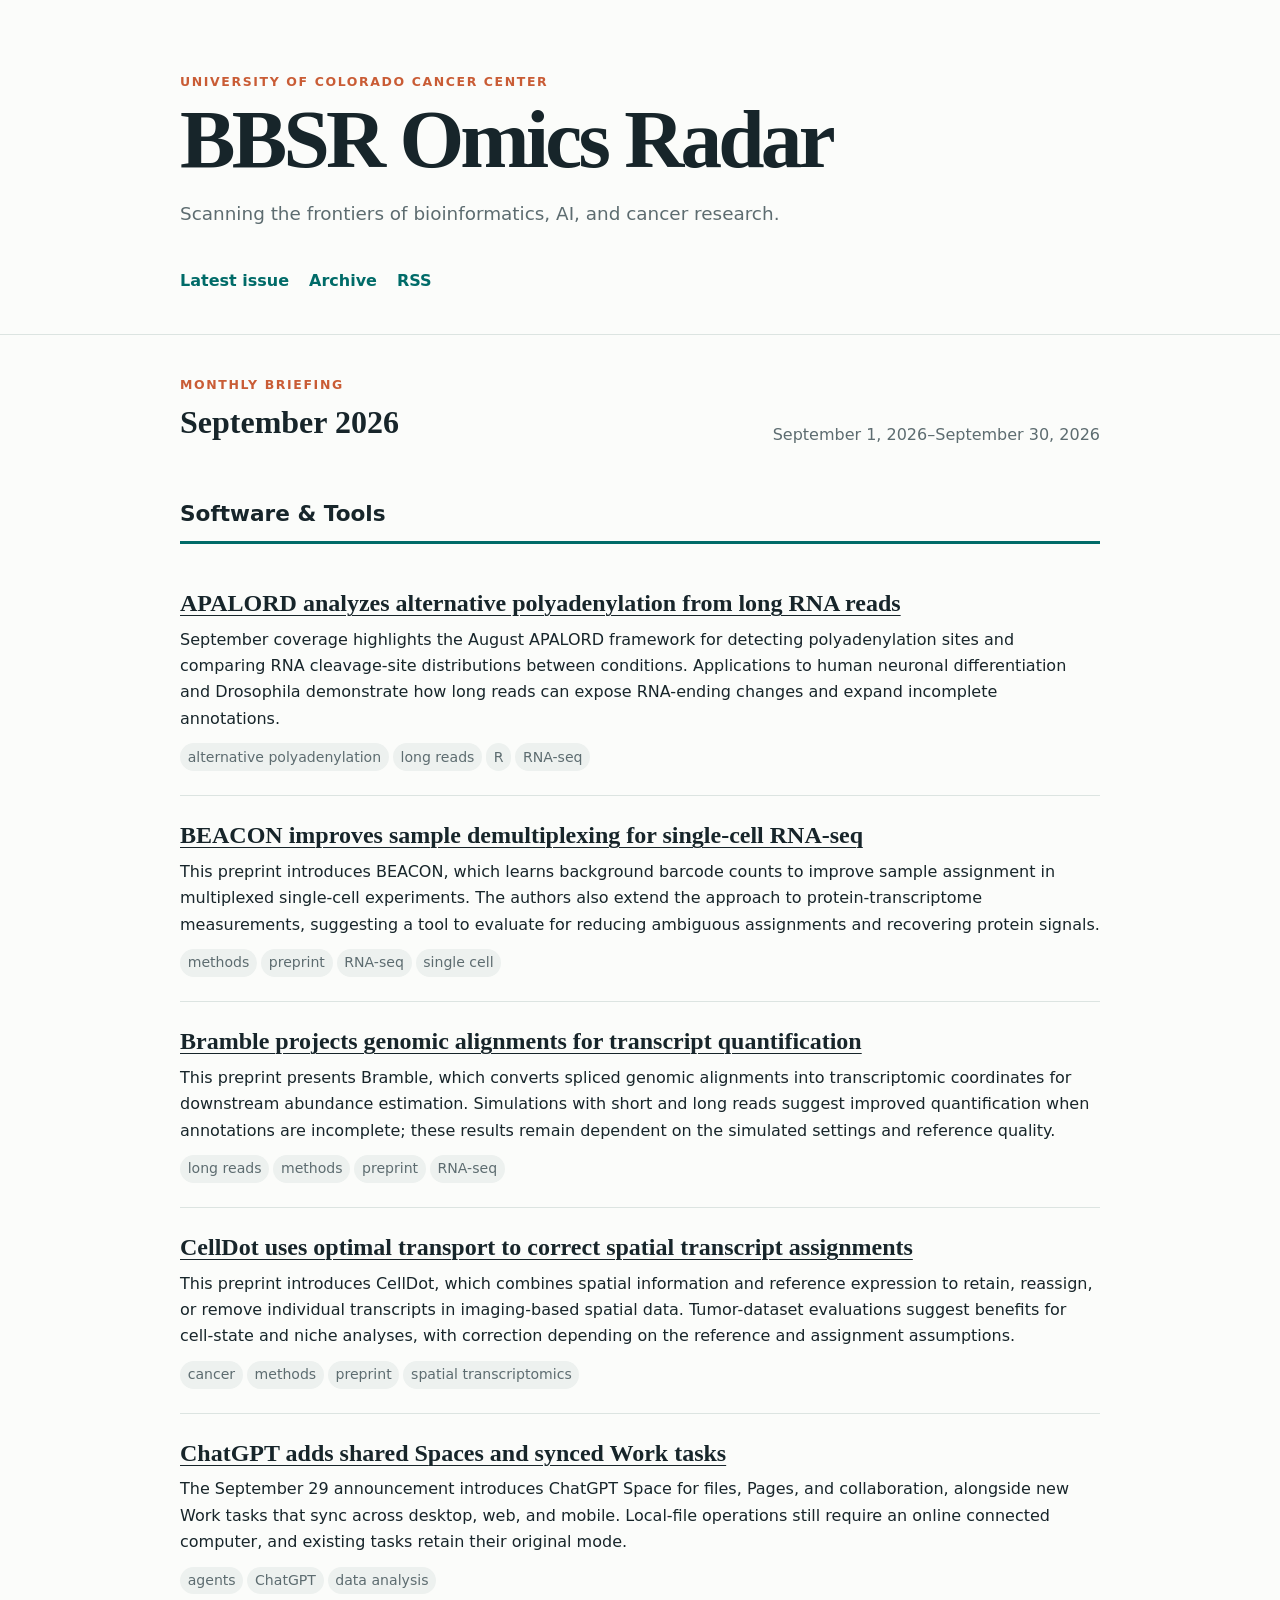
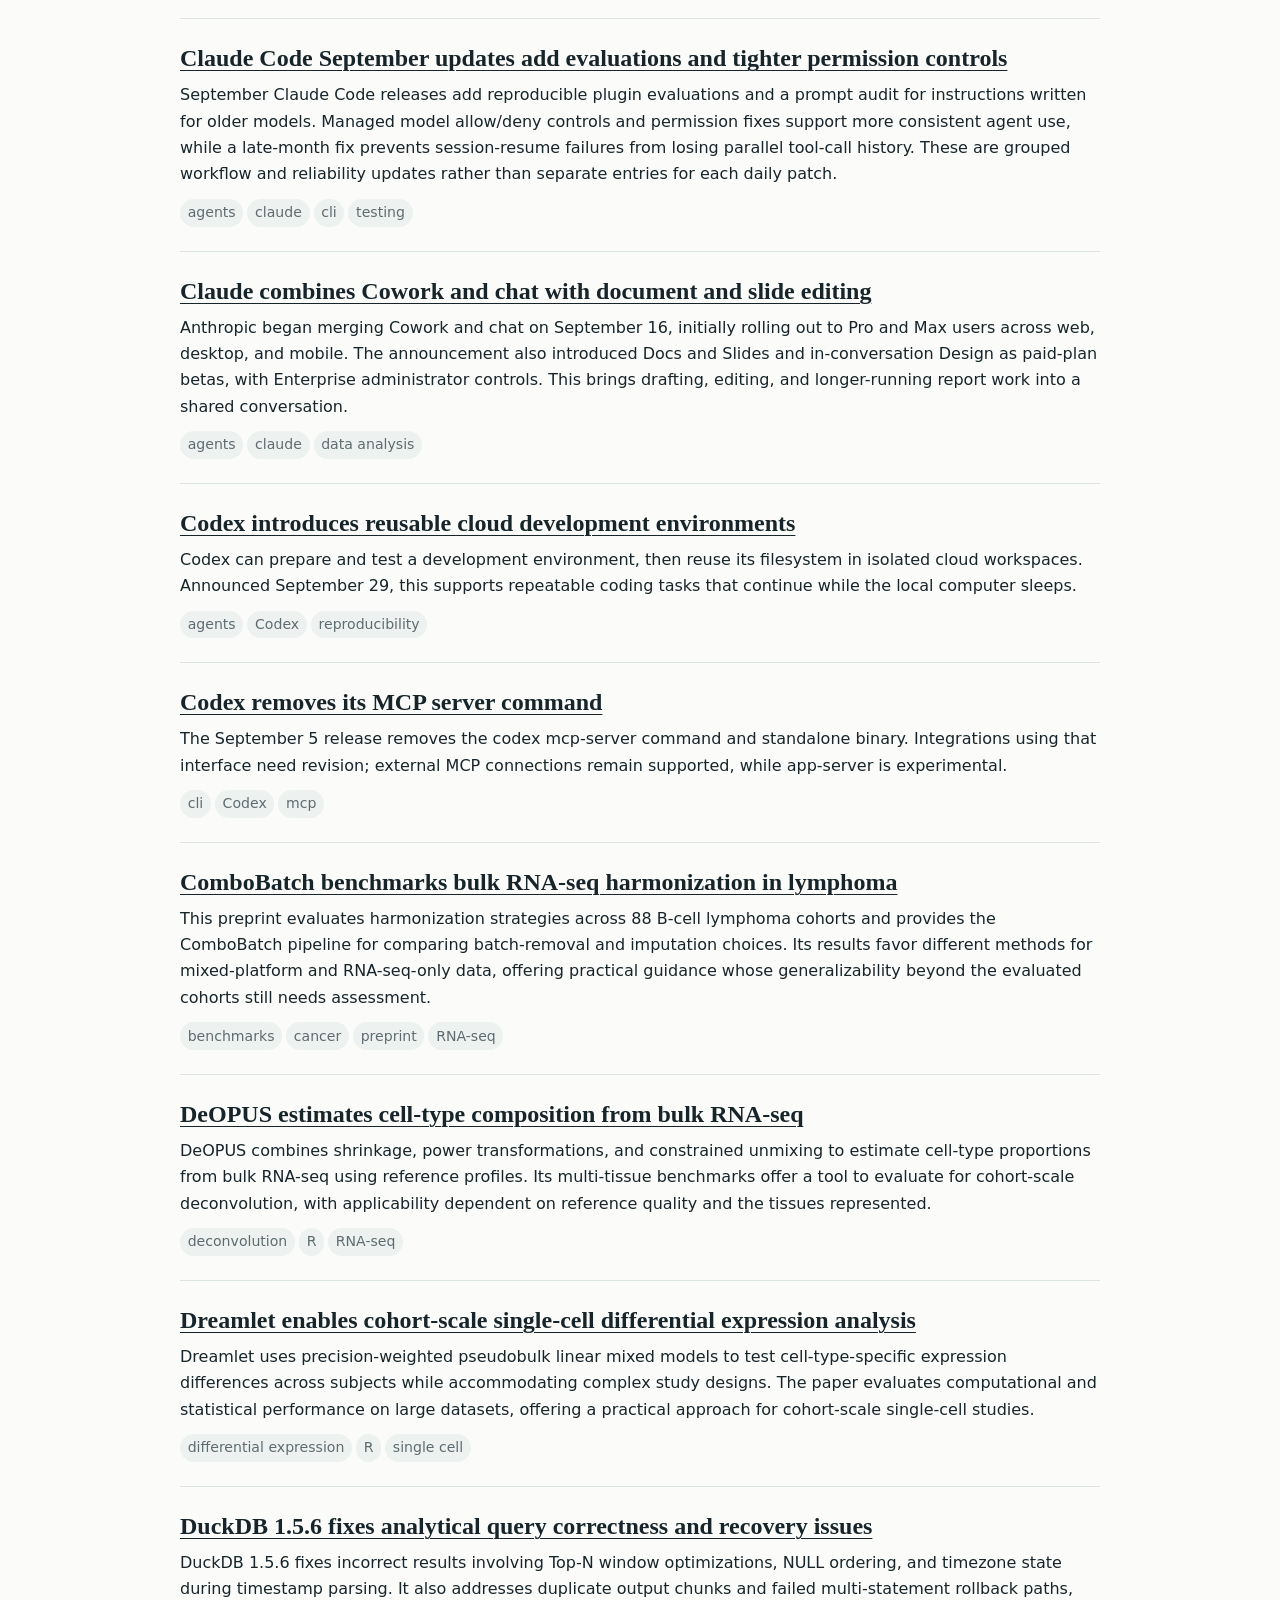
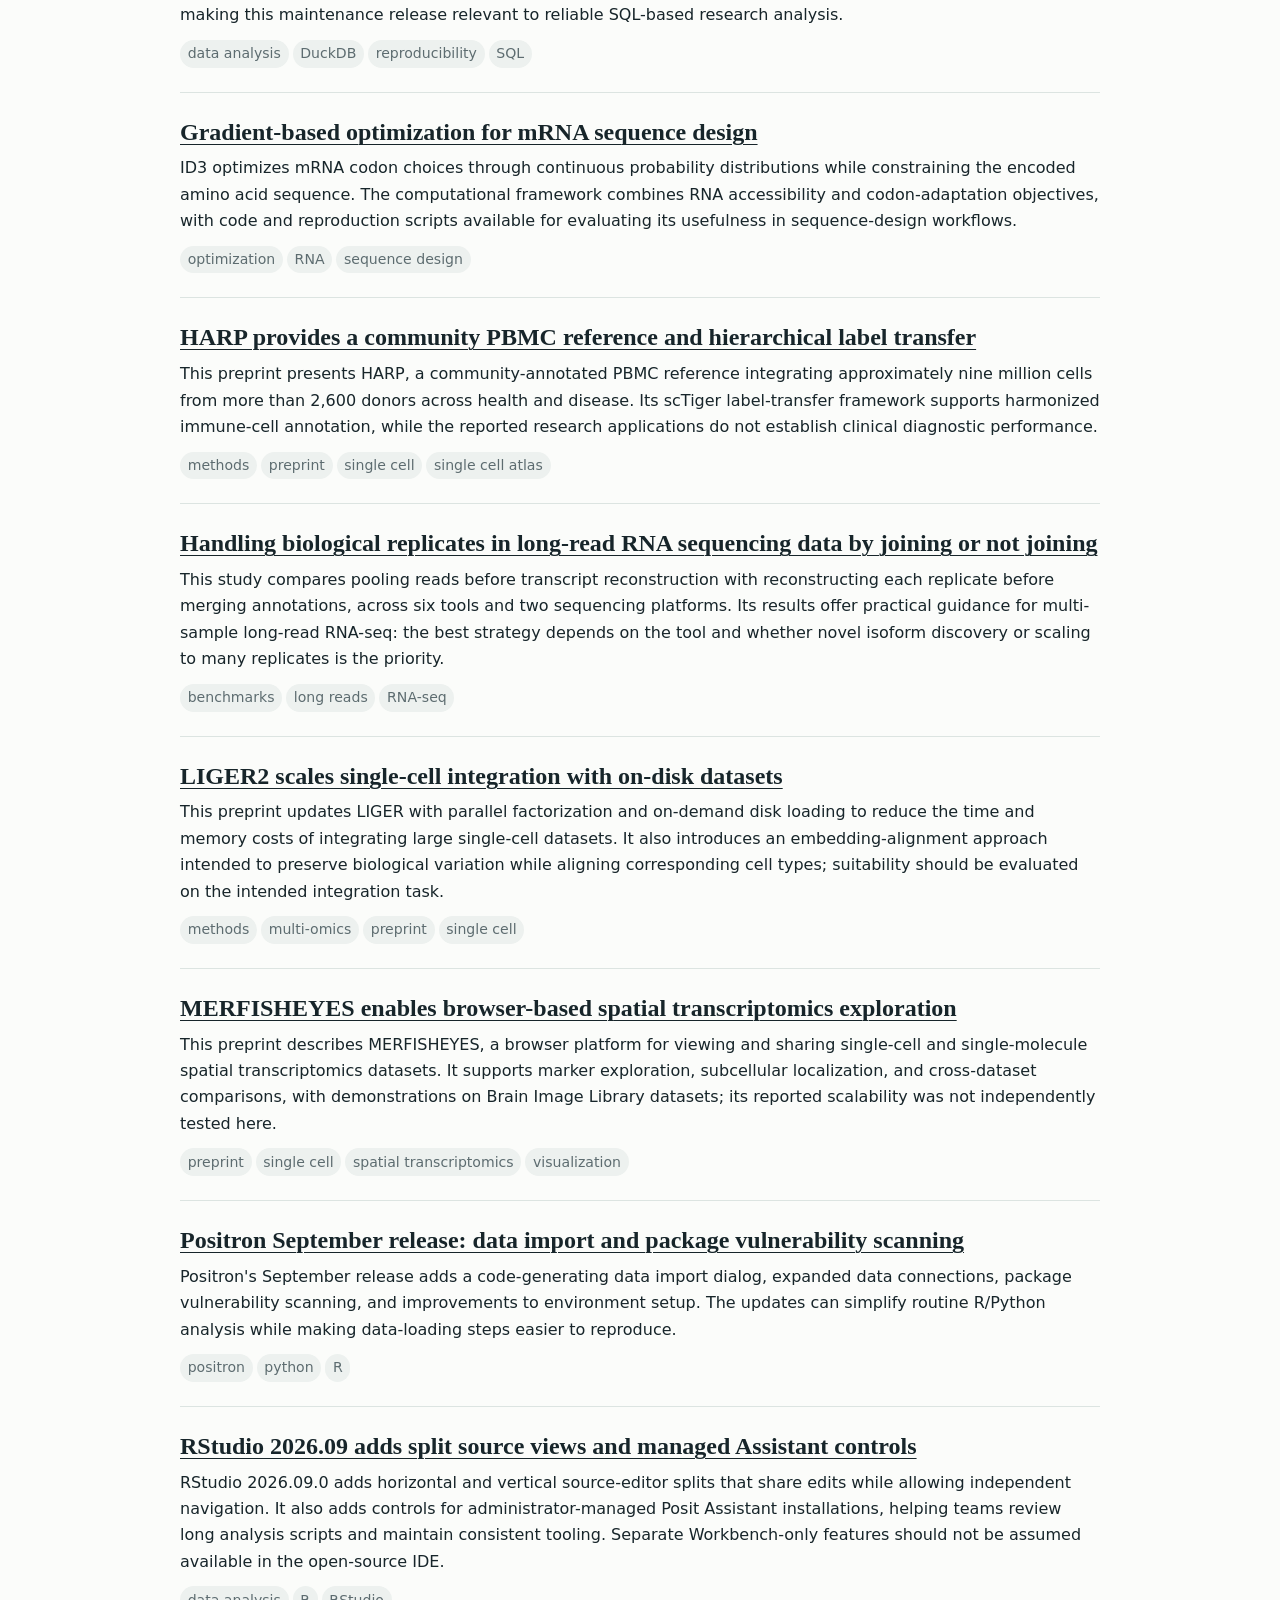
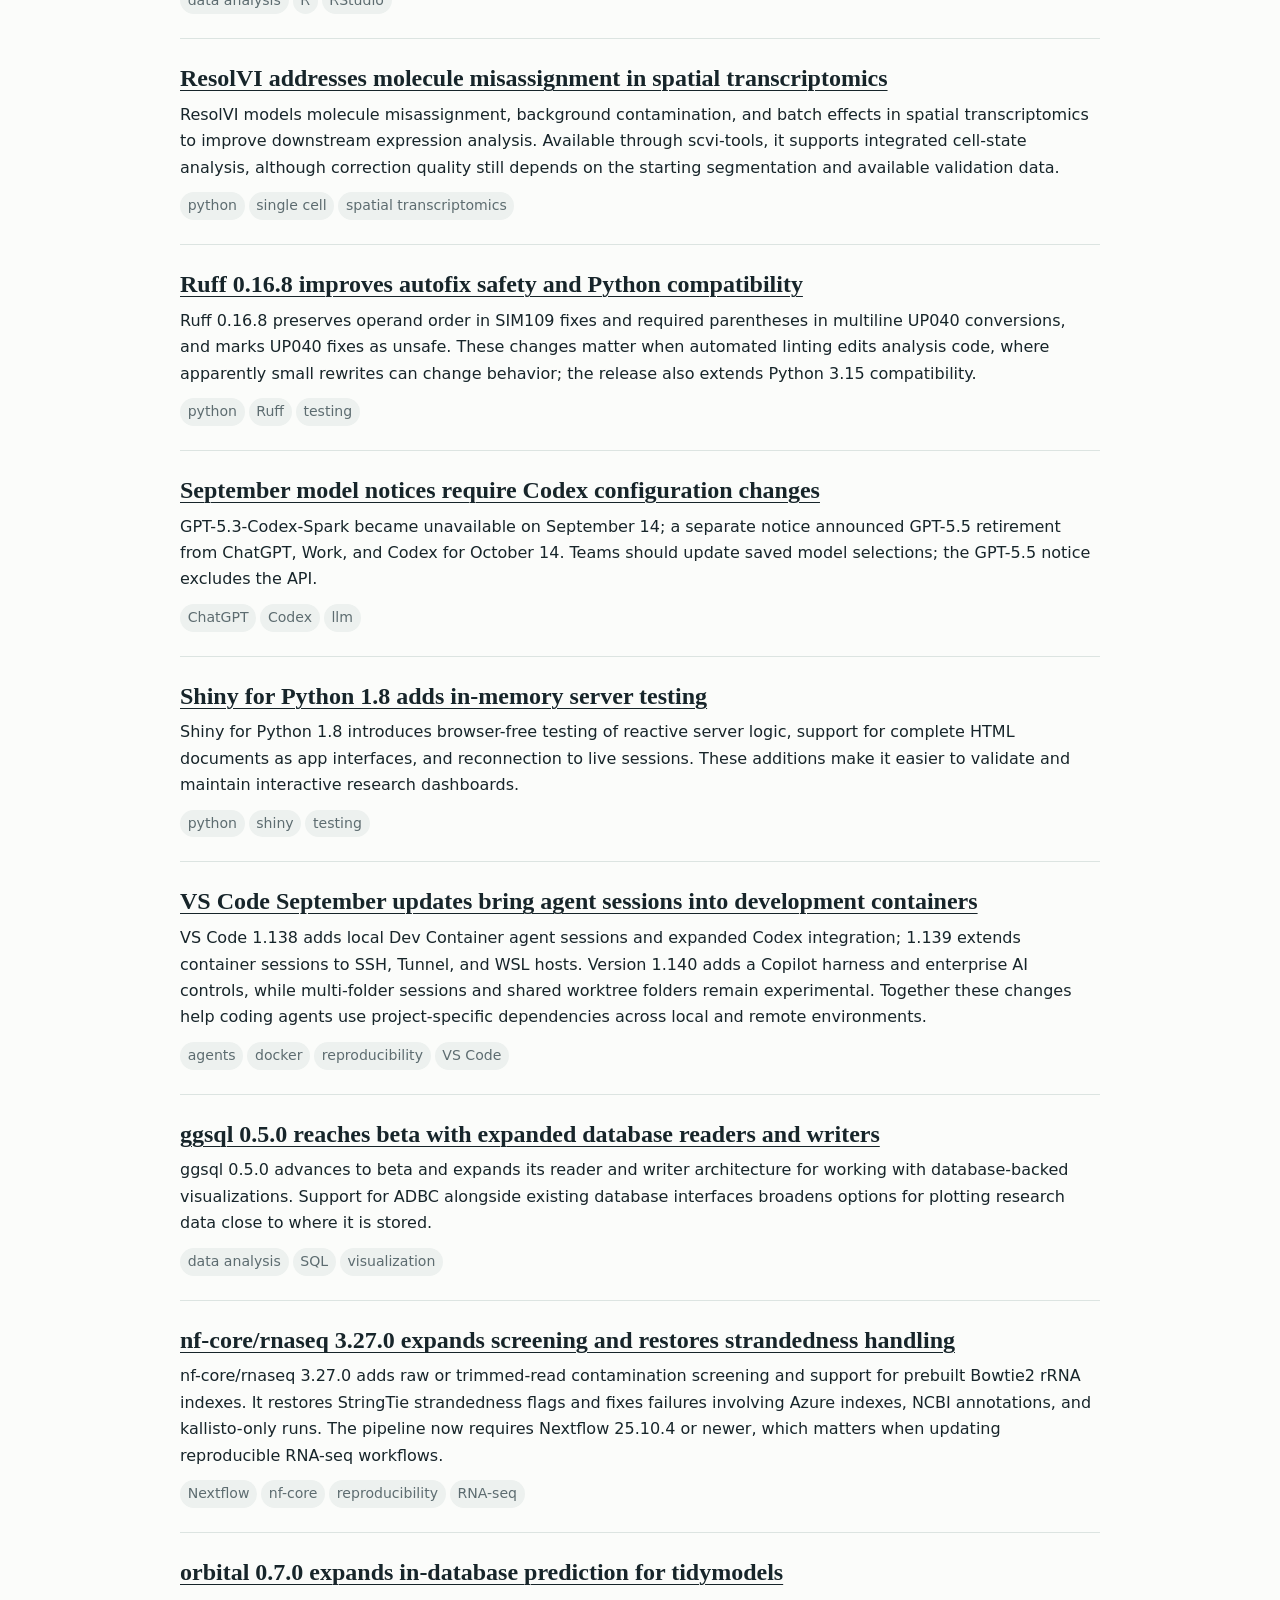
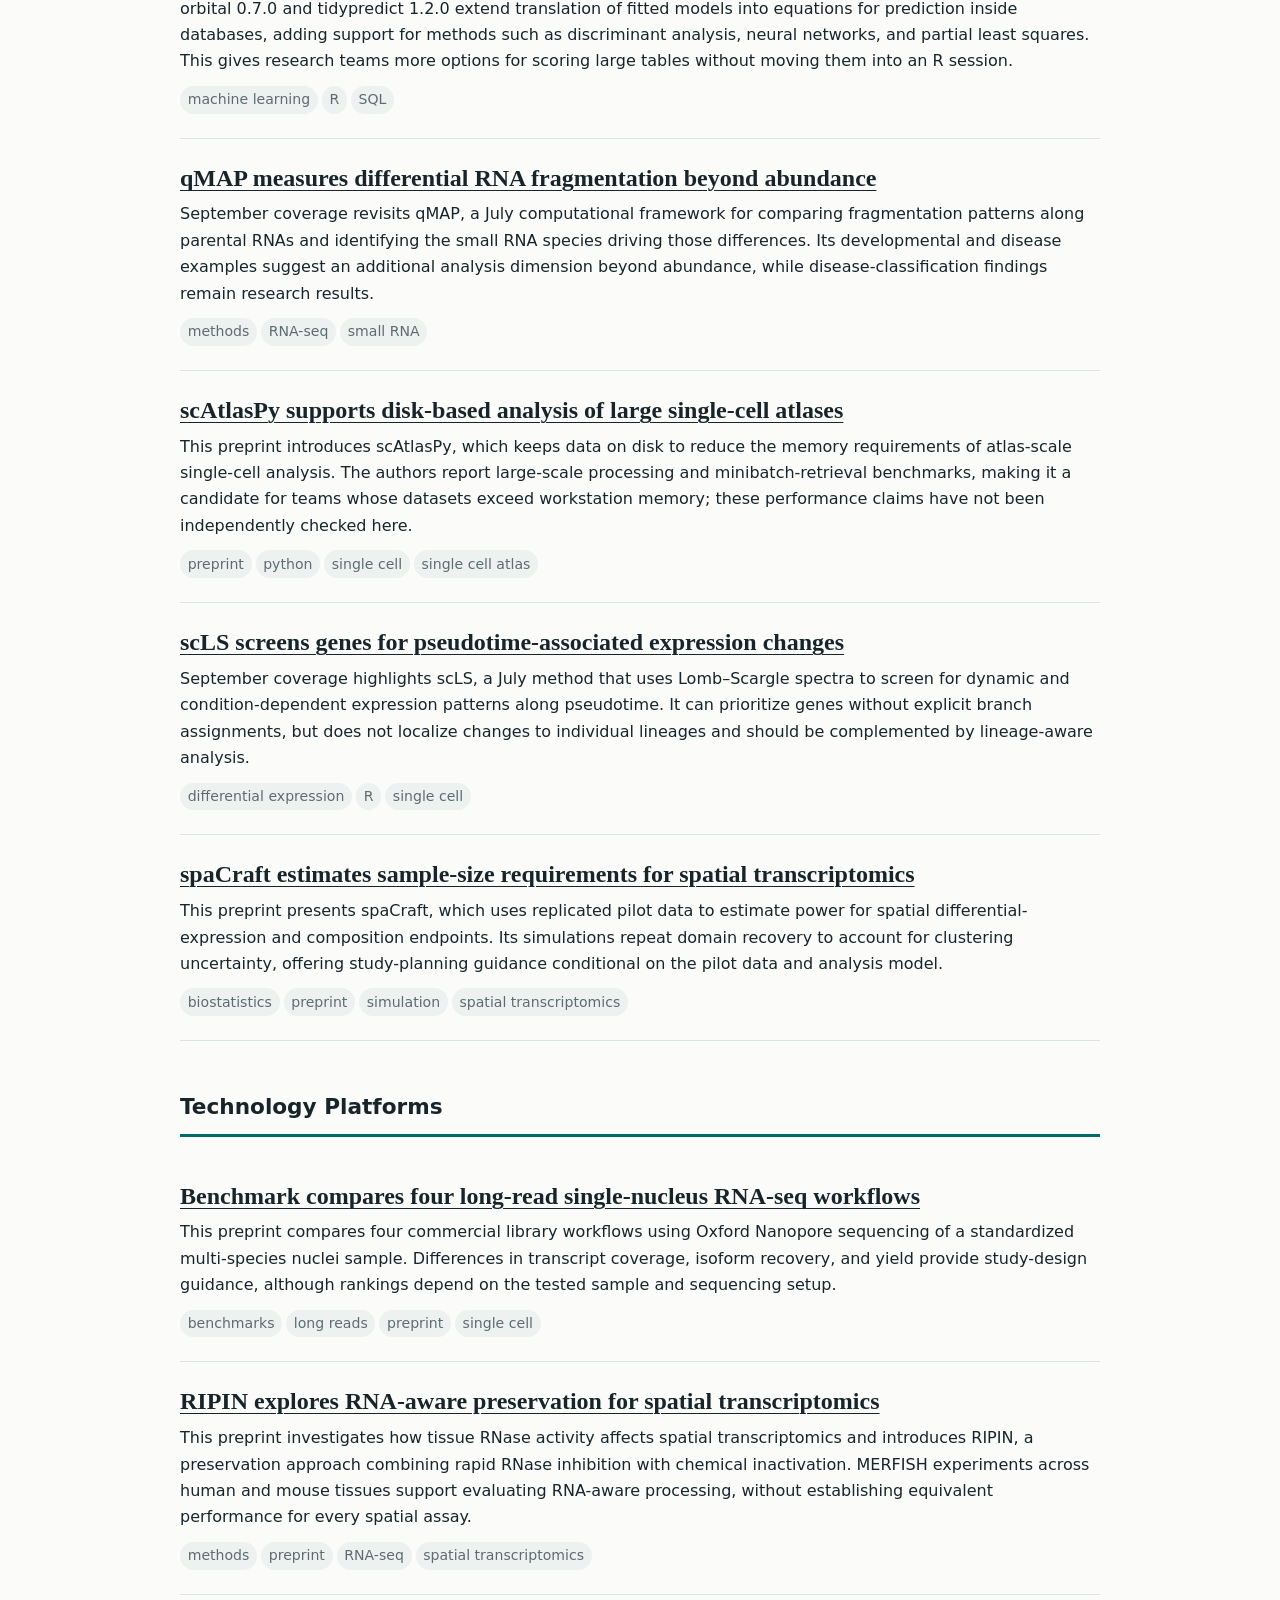
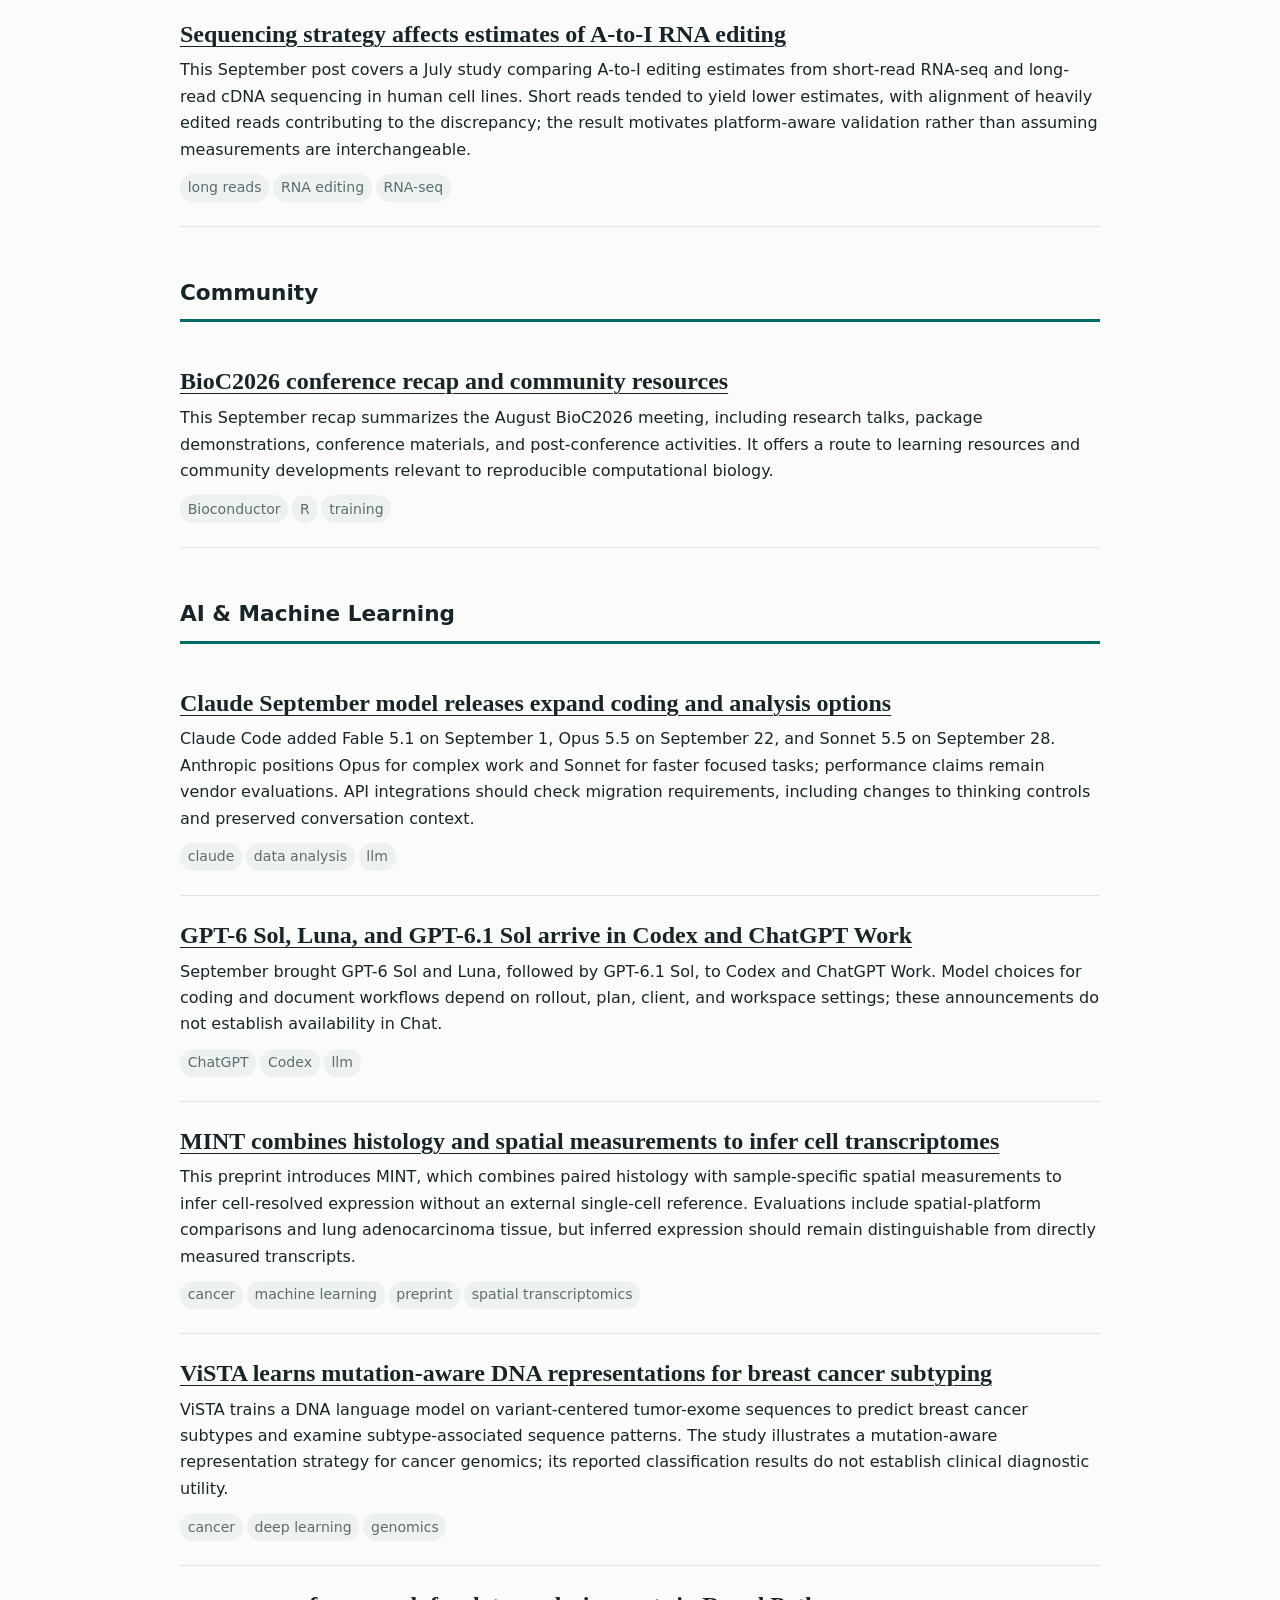
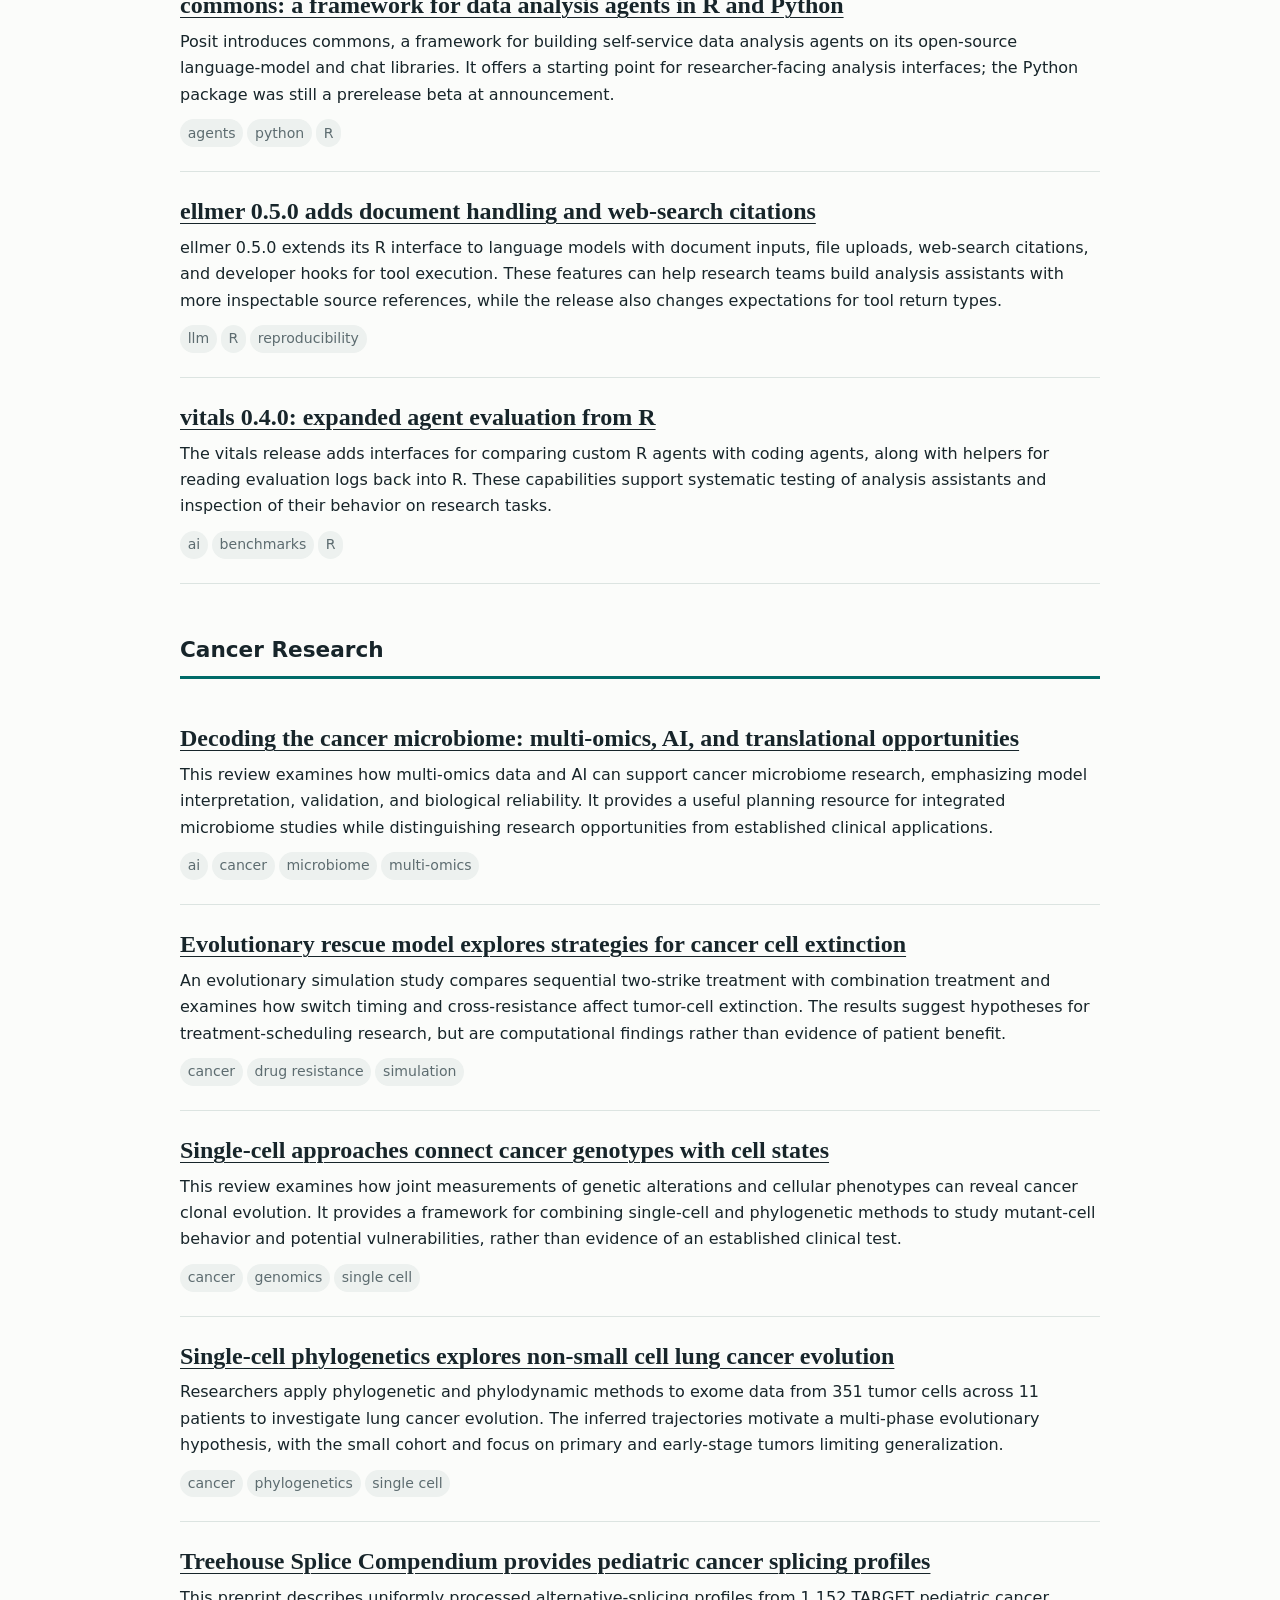
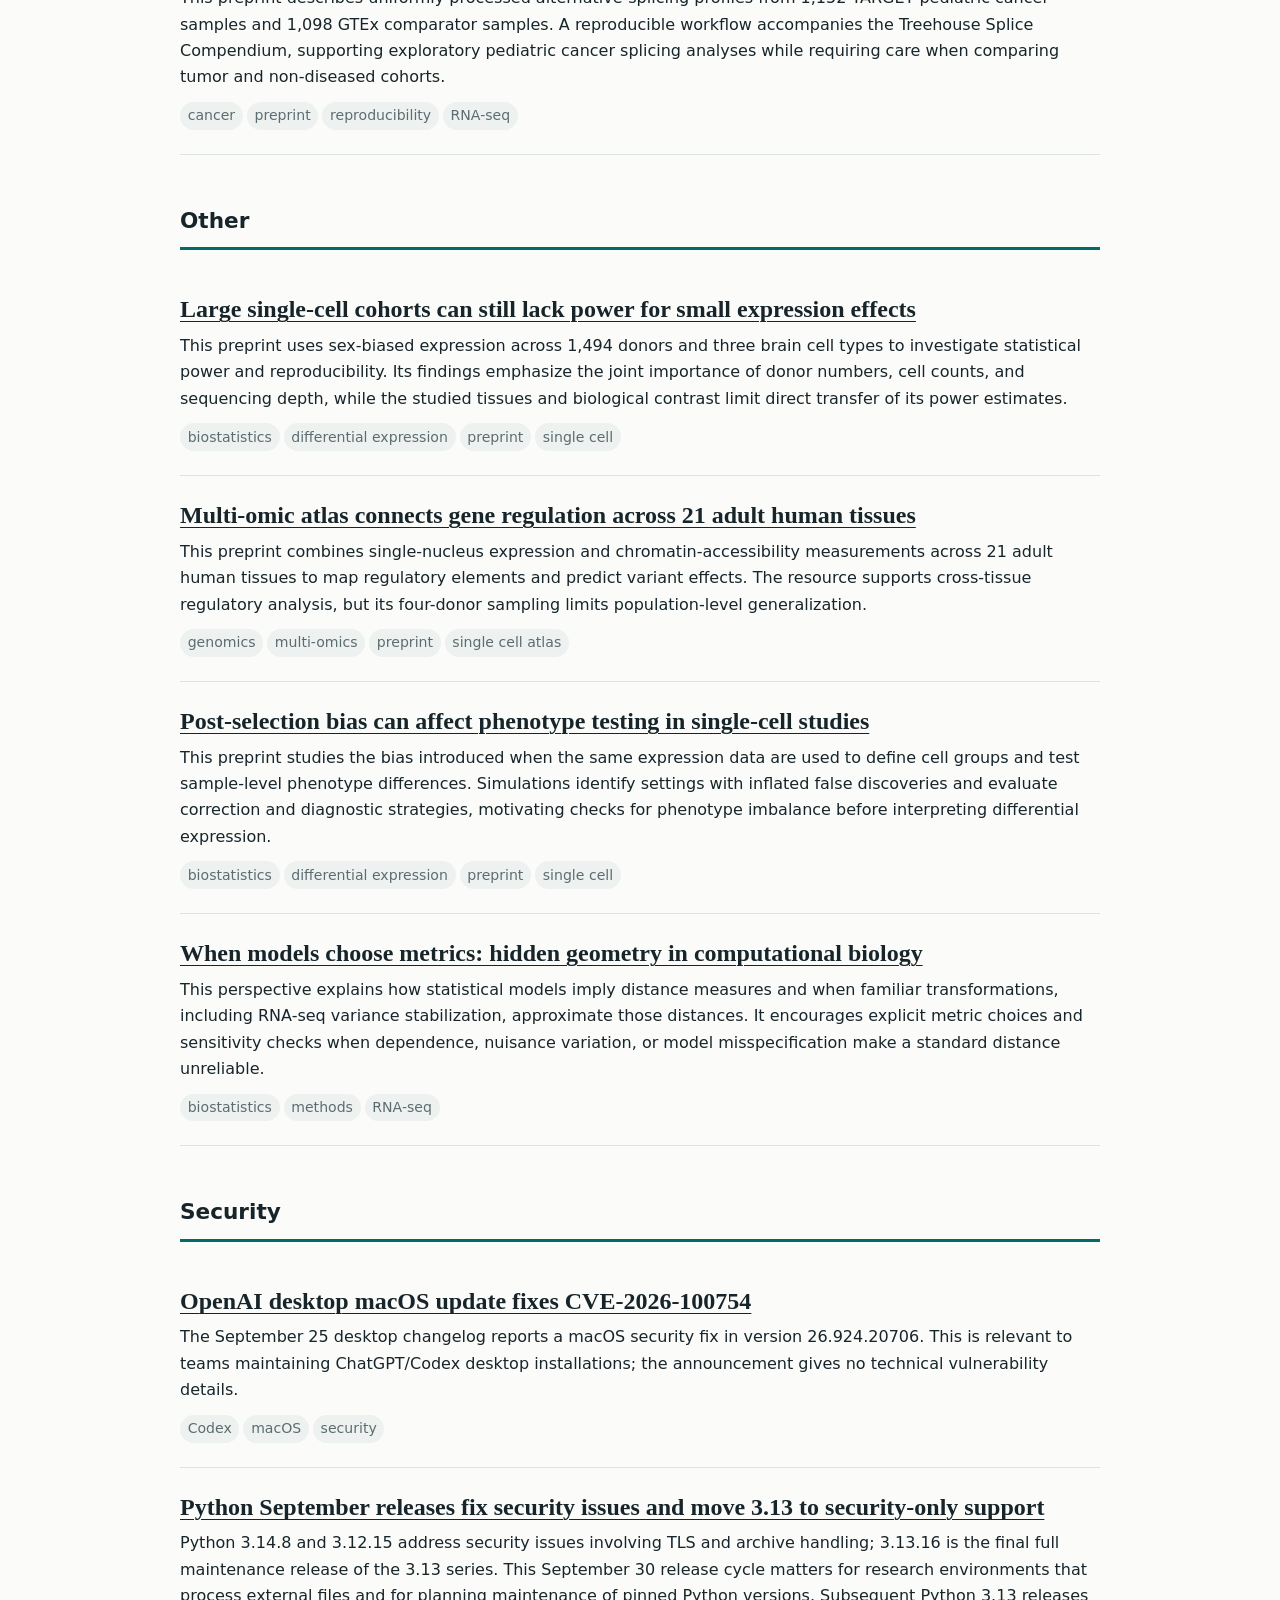
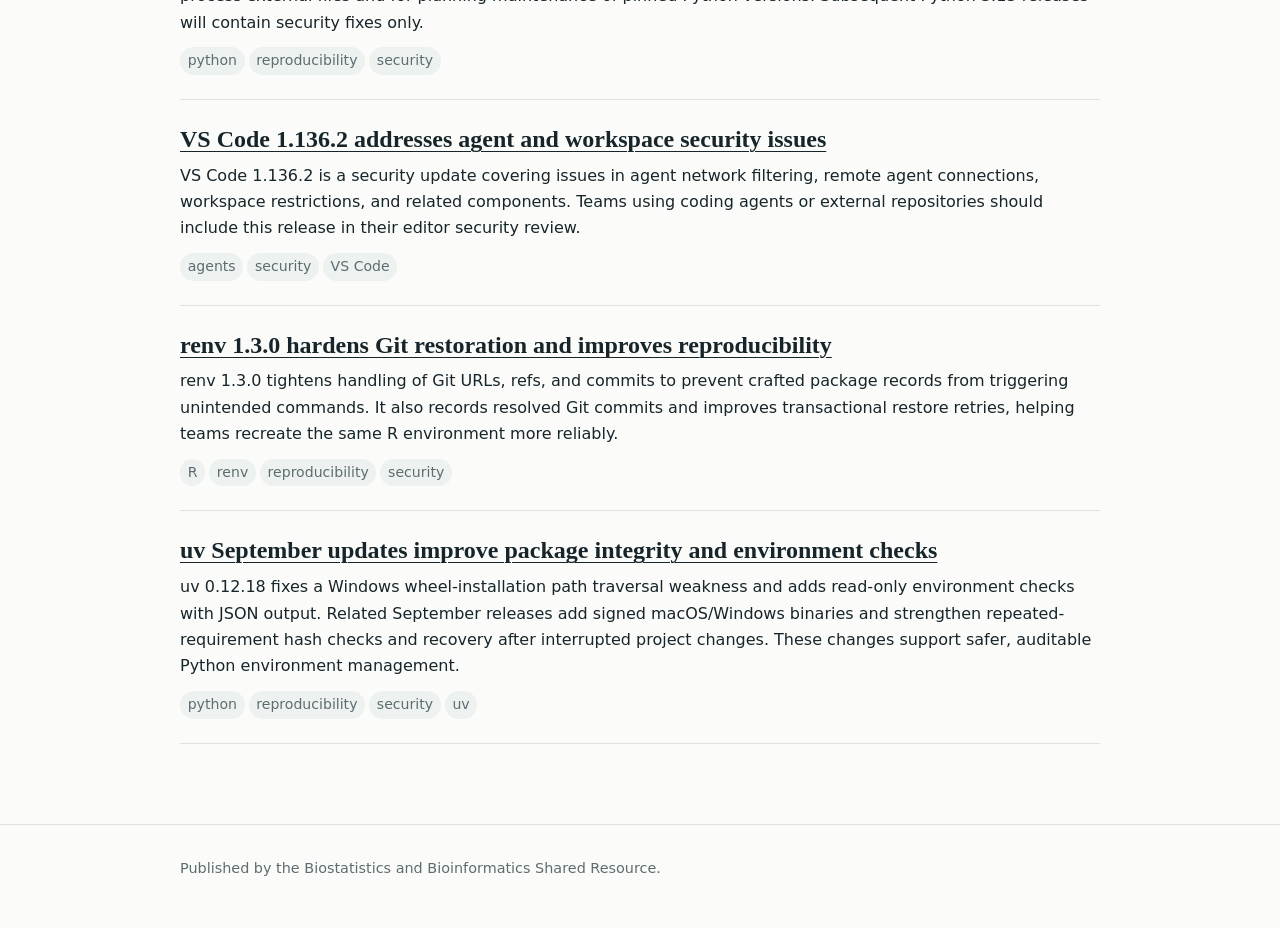
==== commit a98c6e87: "new prompt and add september edition" ====
--- a/docs/index.html
+++ b/docs/index.html
@@ -17,285 +17,363 @@
     <nav aria-label="Primary"><a href="index.html">Latest issue</a><a href="archive.html">Archive</a><a href="feed.xml">RSS</a></nav>
   </div></header>
   <main class="shell"><section class="issue-heading">
-<div><div class="eyebrow">Monthly briefing</div><h2>August 2026</h2></div>
-<div class="date-window">August 1, 2026–August 31, 2026</div>
+<div><div class="eyebrow">Monthly briefing</div><h2>September 2026</h2></div>
+<div class="date-window">September 1, 2026–September 30, 2026</div>
+</section>
+<section><h2 class="category">Software &amp; Tools</h2>
+
+<article class="article">
+  <h3><a href="https://www.rna-seqblog.com/long-read-rna-sequencing-reveals-how-neurons-choose-alternative-rna-endings/" rel="noopener noreferrer">APALORD analyzes alternative polyadenylation from long RNA reads</a></h3>
+  <p>September coverage highlights the August APALORD framework for detecting polyadenylation sites and comparing RNA cleavage-site distributions between conditions. Applications to human neuronal differentiation and Drosophila demonstrate how long reads can expose RNA-ending changes and expand incomplete annotations.</p>
+  <div class="tags" aria-label="Tags"><span class="tag">alternative polyadenylation</span><span class="tag">long reads</span><span class="tag">R</span><span class="tag">RNA-seq</span></div>
+</article>
+
+<article class="article">
+  <h3><a href="https://www.biorxiv.org/content/10.64898/2026.09.26.754667v1" rel="noopener noreferrer">BEACON improves sample demultiplexing for single-cell RNA-seq</a></h3>
+  <p>This preprint introduces BEACON, which learns background barcode counts to improve sample assignment in multiplexed single-cell experiments. The authors also extend the approach to protein-transcriptome measurements, suggesting a tool to evaluate for reducing ambiguous assignments and recovering protein signals.</p>
+  <div class="tags" aria-label="Tags"><span class="tag">methods</span><span class="tag">preprint</span><span class="tag">RNA-seq</span><span class="tag">single cell</span></div>
+</article>
+
+<article class="article">
+  <h3><a href="https://www.biorxiv.org/content/10.64898/2026.09.09.750464v1" rel="noopener noreferrer">Bramble projects genomic alignments for transcript quantification</a></h3>
+  <p>This preprint presents Bramble, which converts spliced genomic alignments into transcriptomic coordinates for downstream abundance estimation. Simulations with short and long reads suggest improved quantification when annotations are incomplete; these results remain dependent on the simulated settings and reference quality.</p>
+  <div class="tags" aria-label="Tags"><span class="tag">long reads</span><span class="tag">methods</span><span class="tag">preprint</span><span class="tag">RNA-seq</span></div>
+</article>
+
+<article class="article">
+  <h3><a href="https://www.biorxiv.org/content/10.64898/2026.09.09.750350v1" rel="noopener noreferrer">CellDot uses optimal transport to correct spatial transcript assignments</a></h3>
+  <p>This preprint introduces CellDot, which combines spatial information and reference expression to retain, reassign, or remove individual transcripts in imaging-based spatial data. Tumor-dataset evaluations suggest benefits for cell-state and niche analyses, with correction depending on the reference and assignment assumptions.</p>
+  <div class="tags" aria-label="Tags"><span class="tag">cancer</span><span class="tag">methods</span><span class="tag">preprint</span><span class="tag">spatial transcriptomics</span></div>
+</article>
+
+<article class="article">
+  <h3><a href="https://learn.chatgpt.com/docs/whats-new/devday-2026#chatgpt" rel="noopener noreferrer">ChatGPT adds shared Spaces and synced Work tasks</a></h3>
+  <p>The September 29 announcement introduces ChatGPT Space for files, Pages, and collaboration, alongside new Work tasks that sync across desktop, web, and mobile. Local-file operations still require an online connected computer, and existing tasks retain their original mode.</p>
+  <div class="tags" aria-label="Tags"><span class="tag">agents</span><span class="tag">ChatGPT</span><span class="tag">data analysis</span></div>
+</article>
+
+<article class="article">
+  <h3><a href="https://github.com/anthropics/claude-code/releases/tag/v2.1.283" rel="noopener noreferrer">Claude Code September updates add evaluations and tighter permission controls</a></h3>
+  <p>September Claude Code releases add reproducible plugin evaluations and a prompt audit for instructions written for older models. Managed model allow/deny controls and permission fixes support more consistent agent use, while a late-month fix prevents session-resume failures from losing parallel tool-call history. These are grouped workflow and reliability updates rather than separate entries for each daily patch.</p>
+  <div class="tags" aria-label="Tags"><span class="tag">agents</span><span class="tag">claude</span><span class="tag">cli</span><span class="tag">testing</span></div>
+</article>
+
+<article class="article">
+  <h3><a href="https://claude.com/resources/articles/cowork-is-now-claude" rel="noopener noreferrer">Claude combines Cowork and chat with document and slide editing</a></h3>
+  <p>Anthropic began merging Cowork and chat on September 16, initially rolling out to Pro and Max users across web, desktop, and mobile. The announcement also introduced Docs and Slides and in-conversation Design as paid-plan betas, with Enterprise administrator controls. This brings drafting, editing, and longer-running report work into a shared conversation.</p>
+  <div class="tags" aria-label="Tags"><span class="tag">agents</span><span class="tag">claude</span><span class="tag">data analysis</span></div>
+</article>
+
+<article class="article">
+  <h3><a href="https://learn.chatgpt.com/docs/whats-new/devday-2026#reusable-cloud-environments" rel="noopener noreferrer">Codex introduces reusable cloud development environments</a></h3>
+  <p>Codex can prepare and test a development environment, then reuse its filesystem in isolated cloud workspaces. Announced September 29, this supports repeatable coding tasks that continue while the local computer sleeps.</p>
+  <div class="tags" aria-label="Tags"><span class="tag">agents</span><span class="tag">Codex</span><span class="tag">reproducibility</span></div>
+</article>
+
+<article class="article">
+  <h3><a href="https://learn.chatgpt.com/docs/changelog#codex-2026-09-05" rel="noopener noreferrer">Codex removes its MCP server command</a></h3>
+  <p>The September 5 release removes the codex mcp-server command and standalone binary. Integrations using that interface need revision; external MCP connections remain supported, while app-server is experimental.</p>
+  <div class="tags" aria-label="Tags"><span class="tag">cli</span><span class="tag">Codex</span><span class="tag">mcp</span></div>
+</article>
+
+<article class="article">
+  <h3><a href="https://www.biorxiv.org/content/10.64898/2026.09.15.751825v1" rel="noopener noreferrer">ComboBatch benchmarks bulk RNA-seq harmonization in lymphoma</a></h3>
+  <p>This preprint evaluates harmonization strategies across 88 B-cell lymphoma cohorts and provides the ComboBatch pipeline for comparing batch-removal and imputation choices. Its results favor different methods for mixed-platform and RNA-seq-only data, offering practical guidance whose generalizability beyond the evaluated cohorts still needs assessment.</p>
+  <div class="tags" aria-label="Tags"><span class="tag">benchmarks</span><span class="tag">cancer</span><span class="tag">preprint</span><span class="tag">RNA-seq</span></div>
+</article>
+
+<article class="article">
+  <h3><a href="https://www.rna-seqblog.com/deopus-improves-cell-type-estimates-from-bulk-rna-sequencing/" rel="noopener noreferrer">DeOPUS estimates cell-type composition from bulk RNA-seq</a></h3>
+  <p>DeOPUS combines shrinkage, power transformations, and constrained unmixing to estimate cell-type proportions from bulk RNA-seq using reference profiles. Its multi-tissue benchmarks offer a tool to evaluate for cohort-scale deconvolution, with applicability dependent on reference quality and the tissues represented.</p>
+  <div class="tags" aria-label="Tags"><span class="tag">deconvolution</span><span class="tag">R</span><span class="tag">RNA-seq</span></div>
+</article>
+
+<article class="article">
+  <h3><a href="https://www.nature.com/articles/s41467-026-75680-8" rel="noopener noreferrer">Dreamlet enables cohort-scale single-cell differential expression analysis</a></h3>
+  <p>Dreamlet uses precision-weighted pseudobulk linear mixed models to test cell-type-specific expression differences across subjects while accommodating complex study designs. The paper evaluates computational and statistical performance on large datasets, offering a practical approach for cohort-scale single-cell studies.</p>
+  <div class="tags" aria-label="Tags"><span class="tag">differential expression</span><span class="tag">R</span><span class="tag">single cell</span></div>
+</article>
+
+<article class="article">
+  <h3><a href="https://github.com/duckdb/duckdb/releases/tag/v1.5.6" rel="noopener noreferrer">DuckDB 1.5.6 fixes analytical query correctness and recovery issues</a></h3>
+  <p>DuckDB 1.5.6 fixes incorrect results involving Top-N window optimizations, NULL ordering, and timezone state during timestamp parsing. It also addresses duplicate output chunks and failed multi-statement rollback paths, making this maintenance release relevant to reliable SQL-based research analysis.</p>
+  <div class="tags" aria-label="Tags"><span class="tag">data analysis</span><span class="tag">DuckDB</span><span class="tag">reproducibility</span><span class="tag">SQL</span></div>
+</article>
+
+<article class="article">
+  <h3><a href="https://academic.oup.com/bioinformatics/article/42/9/btag667/8790037" rel="noopener noreferrer">Gradient-based optimization for mRNA sequence design</a></h3>
+  <p>ID3 optimizes mRNA codon choices through continuous probability distributions while constraining the encoded amino acid sequence. The computational framework combines RNA accessibility and codon-adaptation objectives, with code and reproduction scripts available for evaluating its usefulness in sequence-design workflows.</p>
+  <div class="tags" aria-label="Tags"><span class="tag">optimization</span><span class="tag">RNA</span><span class="tag">sequence design</span></div>
+</article>
+
+<article class="article">
+  <h3><a href="https://www.biorxiv.org/content/10.64898/2026.09.21.749940v1" rel="noopener noreferrer">HARP provides a community PBMC reference and hierarchical label transfer</a></h3>
+  <p>This preprint presents HARP, a community-annotated PBMC reference integrating approximately nine million cells from more than 2,600 donors across health and disease. Its scTiger label-transfer framework supports harmonized immune-cell annotation, while the reported research applications do not establish clinical diagnostic performance.</p>
+  <div class="tags" aria-label="Tags"><span class="tag">methods</span><span class="tag">preprint</span><span class="tag">single cell</span><span class="tag">single cell atlas</span></div>
+</article>
+
+<article class="article">
+  <h3><a href="https://www.nature.com/articles/s41467-026-77367-6" rel="noopener noreferrer">Handling biological replicates in long-read RNA sequencing data by joining or not joining</a></h3>
+  <p>This study compares pooling reads before transcript reconstruction with reconstructing each replicate before merging annotations, across six tools and two sequencing platforms. Its results offer practical guidance for multi-sample long-read RNA-seq: the best strategy depends on the tool and whether novel isoform discovery or scaling to many replicates is the priority.</p>
+  <div class="tags" aria-label="Tags"><span class="tag">benchmarks</span><span class="tag">long reads</span><span class="tag">RNA-seq</span></div>
+</article>
+
+<article class="article">
+  <h3><a href="https://www.biorxiv.org/content/10.64898/2026.09.08.750130v1" rel="noopener noreferrer">LIGER2 scales single-cell integration with on-disk datasets</a></h3>
+  <p>This preprint updates LIGER with parallel factorization and on-demand disk loading to reduce the time and memory costs of integrating large single-cell datasets. It also introduces an embedding-alignment approach intended to preserve biological variation while aligning corresponding cell types; suitability should be evaluated on the intended integration task.</p>
+  <div class="tags" aria-label="Tags"><span class="tag">methods</span><span class="tag">multi-omics</span><span class="tag">preprint</span><span class="tag">single cell</span></div>
+</article>
+
+<article class="article">
+  <h3><a href="https://www.biorxiv.org/content/10.64898/2026.09.20.753029v2" rel="noopener noreferrer">MERFISHEYES enables browser-based spatial transcriptomics exploration</a></h3>
+  <p>This preprint describes MERFISHEYES, a browser platform for viewing and sharing single-cell and single-molecule spatial transcriptomics datasets. It supports marker exploration, subcellular localization, and cross-dataset comparisons, with demonstrations on Brain Image Library datasets; its reported scalability was not independently tested here.</p>
+  <div class="tags" aria-label="Tags"><span class="tag">preprint</span><span class="tag">single cell</span><span class="tag">spatial transcriptomics</span><span class="tag">visualization</span></div>
+</article>
+
+<article class="article">
+  <h3><a href="https://opensource.posit.co/blog/2026-09-09_positron-2026-09-release/" rel="noopener noreferrer">Positron September release: data import and package vulnerability scanning</a></h3>
+  <p>Positron&#x27;s September release adds a code-generating data import dialog, expanded data connections, package vulnerability scanning, and improvements to environment setup. The updates can simplify routine R/Python analysis while making data-loading steps easier to reproduce.</p>
+  <div class="tags" aria-label="Tags"><span class="tag">positron</span><span class="tag">python</span><span class="tag">R</span></div>
+</article>
+
+<article class="article">
+  <h3><a href="https://docs.posit.co/ide/news/index.html#rstudio-2026.09.0" rel="noopener noreferrer">RStudio 2026.09 adds split source views and managed Assistant controls</a></h3>
+  <p>RStudio 2026.09.0 adds horizontal and vertical source-editor splits that share edits while allowing independent navigation. It also adds controls for administrator-managed Posit Assistant installations, helping teams review long analysis scripts and maintain consistent tooling. Separate Workbench-only features should not be assumed available in the open-source IDE.</p>
+  <div class="tags" aria-label="Tags"><span class="tag">data analysis</span><span class="tag">R</span><span class="tag">RStudio</span></div>
+</article>
+
+<article class="article">
+  <h3><a href="https://www.rna-seqblog.com/resolvi-improves-accuracy-in-spatial-transcriptomics-analysis/" rel="noopener noreferrer">ResolVI addresses molecule misassignment in spatial transcriptomics</a></h3>
+  <p>ResolVI models molecule misassignment, background contamination, and batch effects in spatial transcriptomics to improve downstream expression analysis. Available through scvi-tools, it supports integrated cell-state analysis, although correction quality still depends on the starting segmentation and available validation data.</p>
+  <div class="tags" aria-label="Tags"><span class="tag">python</span><span class="tag">single cell</span><span class="tag">spatial transcriptomics</span></div>
+</article>
+
+<article class="article">
+  <h3><a href="https://github.com/astral-sh/ruff/releases/tag/0.16.8" rel="noopener noreferrer">Ruff 0.16.8 improves autofix safety and Python compatibility</a></h3>
+  <p>Ruff 0.16.8 preserves operand order in SIM109 fixes and required parentheses in multiline UP040 conversions, and marks UP040 fixes as unsafe. These changes matter when automated linting edits analysis code, where apparently small rewrites can change behavior; the release also extends Python 3.15 compatibility.</p>
+  <div class="tags" aria-label="Tags"><span class="tag">python</span><span class="tag">Ruff</span><span class="tag">testing</span></div>
+</article>
+
+<article class="article">
+  <h3><a href="https://learn.chatgpt.com/docs/changelog#codex-2026-09-14-codex-spark-deprecation" rel="noopener noreferrer">September model notices require Codex configuration changes</a></h3>
+  <p>GPT-5.3-Codex-Spark became unavailable on September 14; a separate notice announced GPT-5.5 retirement from ChatGPT, Work, and Codex for October 14. Teams should update saved model selections; the GPT-5.5 notice excludes the API.</p>
+  <div class="tags" aria-label="Tags"><span class="tag">ChatGPT</span><span class="tag">Codex</span><span class="tag">llm</span></div>
+</article>
+
+<article class="article">
+  <h3><a href="https://opensource.posit.co/blog/2026-09-22_shiny-python-1-8/" rel="noopener noreferrer">Shiny for Python 1.8 adds in-memory server testing</a></h3>
+  <p>Shiny for Python 1.8 introduces browser-free testing of reactive server logic, support for complete HTML documents as app interfaces, and reconnection to live sessions. These additions make it easier to validate and maintain interactive research dashboards.</p>
+  <div class="tags" aria-label="Tags"><span class="tag">python</span><span class="tag">shiny</span><span class="tag">testing</span></div>
+</article>
+
+<article class="article">
+  <h3><a href="https://code.visualstudio.com/updates/v1_140" rel="noopener noreferrer">VS Code September updates bring agent sessions into development containers</a></h3>
+  <p>VS Code 1.138 adds local Dev Container agent sessions and expanded Codex integration; 1.139 extends container sessions to SSH, Tunnel, and WSL hosts. Version 1.140 adds a Copilot harness and enterprise AI controls, while multi-folder sessions and shared worktree folders remain experimental. Together these changes help coding agents use project-specific dependencies across local and remote environments.</p>
+  <div class="tags" aria-label="Tags"><span class="tag">agents</span><span class="tag">docker</span><span class="tag">reproducibility</span><span class="tag">VS Code</span></div>
+</article>
+
+<article class="article">
+  <h3><a href="https://opensource.posit.co/blog/2026-09-24_ggsql_0_5_0/" rel="noopener noreferrer">ggsql 0.5.0 reaches beta with expanded database readers and writers</a></h3>
+  <p>ggsql 0.5.0 advances to beta and expands its reader and writer architecture for working with database-backed visualizations. Support for ADBC alongside existing database interfaces broadens options for plotting research data close to where it is stored.</p>
+  <div class="tags" aria-label="Tags"><span class="tag">data analysis</span><span class="tag">SQL</span><span class="tag">visualization</span></div>
+</article>
+
+<article class="article">
+  <h3><a href="https://github.com/nf-core/rnaseq/releases/tag/3.27.0" rel="noopener noreferrer">nf-core/rnaseq 3.27.0 expands screening and restores strandedness handling</a></h3>
+  <p>nf-core/rnaseq 3.27.0 adds raw or trimmed-read contamination screening and support for prebuilt Bowtie2 rRNA indexes. It restores StringTie strandedness flags and fixes failures involving Azure indexes, NCBI annotations, and kallisto-only runs. The pipeline now requires Nextflow 25.10.4 or newer, which matters when updating reproducible RNA-seq workflows.</p>
+  <div class="tags" aria-label="Tags"><span class="tag">Nextflow</span><span class="tag">nf-core</span><span class="tag">reproducibility</span><span class="tag">RNA-seq</span></div>
+</article>
+
+<article class="article">
+  <h3><a href="https://opensource.posit.co/blog/2026-09-09_orbital-0-7-0/" rel="noopener noreferrer">orbital 0.7.0 expands in-database prediction for tidymodels</a></h3>
+  <p>orbital 0.7.0 and tidypredict 1.2.0 extend translation of fitted models into equations for prediction inside databases, adding support for methods such as discriminant analysis, neural networks, and partial least squares. This gives research teams more options for scoring large tables without moving them into an R session.</p>
+  <div class="tags" aria-label="Tags"><span class="tag">machine learning</span><span class="tag">R</span><span class="tag">SQL</span></div>
+</article>
+
+<article class="article">
+  <h3><a href="https://www.rna-seqblog.com/qmap-reveals-rna-fragmentation-patterns-linked-to-development-and-disease/" rel="noopener noreferrer">qMAP measures differential RNA fragmentation beyond abundance</a></h3>
+  <p>September coverage revisits qMAP, a July computational framework for comparing fragmentation patterns along parental RNAs and identifying the small RNA species driving those differences. Its developmental and disease examples suggest an additional analysis dimension beyond abundance, while disease-classification findings remain research results.</p>
+  <div class="tags" aria-label="Tags"><span class="tag">methods</span><span class="tag">RNA-seq</span><span class="tag">small RNA</span></div>
+</article>
+
+<article class="article">
+  <h3><a href="https://www.biorxiv.org/content/10.64898/2026.09.03.748766v1" rel="noopener noreferrer">scAtlasPy supports disk-based analysis of large single-cell atlases</a></h3>
+  <p>This preprint introduces scAtlasPy, which keeps data on disk to reduce the memory requirements of atlas-scale single-cell analysis. The authors report large-scale processing and minibatch-retrieval benchmarks, making it a candidate for teams whose datasets exceed workstation memory; these performance claims have not been independently checked here.</p>
+  <div class="tags" aria-label="Tags"><span class="tag">preprint</span><span class="tag">python</span><span class="tag">single cell</span><span class="tag">single cell atlas</span></div>
+</article>
+
+<article class="article">
+  <h3><a href="https://www.rna-seqblog.com/scls-a-computationally-efficient-differentially-expressed-gene-detection-algorithm/" rel="noopener noreferrer">scLS screens genes for pseudotime-associated expression changes</a></h3>
+  <p>September coverage highlights scLS, a July method that uses Lomb–Scargle spectra to screen for dynamic and condition-dependent expression patterns along pseudotime. It can prioritize genes without explicit branch assignments, but does not localize changes to individual lineages and should be complemented by lineage-aware analysis.</p>
+  <div class="tags" aria-label="Tags"><span class="tag">differential expression</span><span class="tag">R</span><span class="tag">single cell</span></div>
+</article>
+
+<article class="article">
+  <h3><a href="https://www.biorxiv.org/content/10.64898/2026.09.04.749534v1" rel="noopener noreferrer">spaCraft estimates sample-size requirements for spatial transcriptomics</a></h3>
+  <p>This preprint presents spaCraft, which uses replicated pilot data to estimate power for spatial differential-expression and composition endpoints. Its simulations repeat domain recovery to account for clustering uncertainty, offering study-planning guidance conditional on the pilot data and analysis model.</p>
+  <div class="tags" aria-label="Tags"><span class="tag">biostatistics</span><span class="tag">preprint</span><span class="tag">simulation</span><span class="tag">spatial transcriptomics</span></div>
+</article>
+</section>
+<section><h2 class="category">Technology Platforms</h2>
+
+<article class="article">
+  <h3><a href="https://www.biorxiv.org/content/10.64898/2026.09.01.748518v1" rel="noopener noreferrer">Benchmark compares four long-read single-nucleus RNA-seq workflows</a></h3>
+  <p>This preprint compares four commercial library workflows using Oxford Nanopore sequencing of a standardized multi-species nuclei sample. Differences in transcript coverage, isoform recovery, and yield provide study-design guidance, although rankings depend on the tested sample and sequencing setup.</p>
+  <div class="tags" aria-label="Tags"><span class="tag">benchmarks</span><span class="tag">long reads</span><span class="tag">preprint</span><span class="tag">single cell</span></div>
+</article>
+
+<article class="article">
+  <h3><a href="https://www.biorxiv.org/content/10.64898/2026.09.07.749899v1" rel="noopener noreferrer">RIPIN explores RNA-aware preservation for spatial transcriptomics</a></h3>
+  <p>This preprint investigates how tissue RNase activity affects spatial transcriptomics and introduces RIPIN, a preservation approach combining rapid RNase inhibition with chemical inactivation. MERFISH experiments across human and mouse tissues support evaluating RNA-aware processing, without establishing equivalent performance for every spatial assay.</p>
+  <div class="tags" aria-label="Tags"><span class="tag">methods</span><span class="tag">preprint</span><span class="tag">RNA-seq</span><span class="tag">spatial transcriptomics</span></div>
+</article>
+
+<article class="article">
+  <h3><a href="https://www.rna-seqblog.com/short-read-rna-seq-yields-lower-estimates-of-a-to-i-rna-editing-levels-than-long-read-cdna-sequencing/" rel="noopener noreferrer">Sequencing strategy affects estimates of A-to-I RNA editing</a></h3>
+  <p>This September post covers a July study comparing A-to-I editing estimates from short-read RNA-seq and long-read cDNA sequencing in human cell lines. Short reads tended to yield lower estimates, with alignment of heavily edited reads contributing to the discrepancy; the result motivates platform-aware validation rather than assuming measurements are interchangeable.</p>
+  <div class="tags" aria-label="Tags"><span class="tag">long reads</span><span class="tag">RNA editing</span><span class="tag">RNA-seq</span></div>
+</article>
+</section>
+<section><h2 class="category">Community</h2>
+
+<article class="article">
+  <h3><a href="https://blog.bioconductor.org/posts/2026-09-30-BioC2026-recap/index.html" rel="noopener noreferrer">BioC2026 conference recap and community resources</a></h3>
+  <p>This September recap summarizes the August BioC2026 meeting, including research talks, package demonstrations, conference materials, and post-conference activities. It offers a route to learning resources and community developments relevant to reproducible computational biology.</p>
+  <div class="tags" aria-label="Tags"><span class="tag">Bioconductor</span><span class="tag">R</span><span class="tag">training</span></div>
+</article>
 </section>
 <section><h2 class="category">AI &amp; Machine Learning</h2>
 
 <article class="article">
-  <h3><a href="https://link.springer.com/article/10.1186/s13059-026-04237-1" rel="noopener noreferrer">Benchmarking generative AI tools for literature retrieval and summarization in genomic variant interpretation</a></h3>
-  <p>Genome Biology, 22 Aug 2026. Evaluates LLM-based tools for pulling and summarizing variant-interpretation literature.</p>
-  <div class="tags" aria-label="Tags"></div>
-</article>
-
-<article class="article">
-  <h3><a href="https://doi.org/10.1093/bioinformatics/btag425" rel="noopener noreferrer">CellTypeAI – cell annotation for scRNA-seq using local generative-AI</a></h3>
-  <p>Single-cell RNA sequencing, or scRNA-seq, allows researchers to examine gene activity in individual cells rather than averaging signals across thousands or millions of cells. This level of detail can reveal important differences between cell populations, but it also creates a major analytical challenge, determining exactly what type of cell each sequenced cell represents.
-
-Researchers commonly identify cell types by looking for marker genes, genes known to be associated with particular types of cells. For example, a specific combination of genes may indicate that a cell is a certain type of immune cell. However, marker gene expression is not always consistent. It can change between individuals, tissues, diseases, and experimental conditions, potentially making traditional cell annotation methods less reliable.
-
-Researchers at the Lydia Becker Institute of Immunology and Inflammation at The University of Manchester developed a new computational tool called CellTypeAI to address this problem. CellTypeAI uses generative artificial intelligence to help identify cell types within single-cell RNA sequencing datasets.</p>
-  <div class="tags" aria-label="Tags"></div>
-</article>
-
-<article class="article">
-  <h3><a href="https://www.nature.com/articles/s41592-026-03152-4" rel="noopener noreferrer">ClairS: a deep-learning method for long-read tumor–normal pair somatic small variant calling</a></h3>
-  <p>Nature Methods, 1 Jul 2026. A neural-net somatic caller built specifically for matched tumor-normal long-read data.</p>
-  <div class="tags" aria-label="Tags"></div>
-</article>
-
-<article class="article">
-  <h3><a href="https://link.springer.com/article/10.1186/s13059-026-04231-7" rel="noopener noreferrer">LLM-based cell type annotation harmonization across single-cell studies using GCTHarmony</a></h3>
-  <p>Genome Biology, 4 Aug 2026. Uses an LLM to reconcile inconsistent cell-type labels across studies — relevant to building out a reference matrix database.</p>
-  <div class="tags" aria-label="Tags"></div>
-</article>
-
-<article class="article">
-  <h3><a href="https://doi.org/10.3389/fbinf.2026.1767362" rel="noopener noreferrer">Machine learning approaches for biomarker discovery using single-cell RNA sequencing</a></h3>
-  <p>The application of single-cell RNA sequencing (scRNA-seq) for biomarker discovery promises unprecedented resolution in identifying potential biomarkers by capturing and analysing cellular heterogeneity. Traditionally, biomarker discovery efforts within single-cell transcriptomics have primarily relied on conventional statistical approaches, particularly through the application of differential gene expression analysis, to identify candidate biomarkers. However, in recent years, with the rapid advancement and growing popularity of artificial intelligence and machine learning, their application in scRNA-seq biomarker discovery has become increasingly prominent. Currently, machine learning-based approaches for scRNA-seq biomarker discovery exhibit considerable methodological diversity, which can be distinguished by factors such as the level of discovery, choice of supervised learning algorithm, feature selection methods, classification metrics, and downstream biological analyses. This review provides a comprehensive overview of the current landscape of machine learning methods for scRNA-seq biomarker discovery, offering researchers a complete and detailed understanding of the field.</p>
-  <div class="tags" aria-label="Tags"></div>
-</article>
-
-<article class="article">
-  <h3><a href="https://doi.org/10.1016/j.ajpath.2026.05.008" rel="noopener noreferrer">Novel AI model trained on RNA-Seq data accurately detects key gene mutations and predicts biomarkers across 32 cancer types</a></h3>
-  <p>Accurate molecular profiling from routine histopathology slides could transform clinical oncology. A Vision Transformer (ViT)–based model was developed to jointly predict the TP53 biomarker, detect 32 solid tumor types, and predict survival directly from whole slide images (WSIs). Over 11,000 primary tumor data were retrieved from the Pan-Cancer Atlas, along with corresponding somatic mutation, RNA-sequencing, and clinical outcome data. WSIs underwent tissue masking, quality control, stain normalization, patch extraction, and feature embedding using a ViT encoder. Seven task heads were developed to generate predictions for cancer type, TP53 mutation status, TP53 RNA expression levels, overall survival, progression-free interval, and their corresponding event times. Model training proceeded in two stages: initial training on tumor-only patches at multiple magnifications, followed by fine-tuning on WSIs using a content-aware strategy. Model performance was evaluated on an independent validation set of 1729 slides using evaluation metrics, including the area under the receiver operating characteristic curve, regression metrics, and the concordance index. An area under the receiver operating characteristic curve of 0.766 was found for TP53 mutation detection on an independent validation set across 32 human solid tumors. In conclusion, the ViT-based model could simultaneously infer TP53 mutation status, TP53 RNA expression levels, and tumor taxonomy directly from WSIs, supporting the existence of reproducible morphologic correlates of TP53 alterations across human cancers, whereas prognostic risk prediction remained limited.</p>
-  <div class="tags" aria-label="Tags"></div>
-</article>
-
-<article class="article">
-  <h3><a href="https://www.cell.com/cell-genomics/fulltext/S2666-979X(26)00190-4" rel="noopener noreferrer">scXpand: Pan-cancer detection of T cell clonal expansion from single-cell RNA sequencing without paired single-cell TCR sequencing</a></h3>
-  <p>Cell Genomics, 7 Aug 2026. A machine-learning framework trained on 2.6M T cells that infers clonal expansion straight from scRNA-seq, letting you retroactively mine TME data from datasets that never had TCR-seq.</p>
-  <div class="tags" aria-label="Tags"></div>
-</article>
-
-<article class="article">
-  <h3><a href="https://news.cuanschutz.edu/dbmi/ai-agents-in-science" rel="noopener noreferrer">AI Agents in Science: What Are AI Agents, and How Are They Being Used in Scientific Research?</a></h3>
-  <p>With Artificial Intelligence (AI) rapidly expanding, it seems as if there is a constant flow of news reports, advertisements and social media posts promoting the development of a new tool that promises to accelerate or automate some aspect of our lives. The same is true in healthcare and the sciences, where AI technologies are changing the way that researchers and clinicians think about the future of biomedical research.</p>
-  <div class="tags" aria-label="Tags"><span class="tag">agents</span><span class="tag">AI</span></div>
-</article>
-
-<article class="article">
-  <h3><a href="https://benchmarks.bio/" rel="noopener noreferrer">Agentic benchmarks on messy, real-world genomics tasks</a></h3>
-  <p>Each problem includes a snapshot of real experimental data taken immediately prior to a target decision or analysis step, a description of the task through a high-level scientific lens, and a deterministic grader (e.g., Jaccard similarity of sets) that evaluates recovery of the key biological result in a verifiable manner. The benchmark is designed to test durable biological reasoning rather than method-specific implementation details and require empirical interaction with the data.</p>
-  <div class="tags" aria-label="Tags"><span class="tag">ai</span><span class="tag">benchmarks</span><span class="tag">bioinformatics</span></div>
-</article>
-
-<article class="article">
-  <h3><a href="https://anthropic.skilljar.com/" rel="noopener noreferrer">Anthropic courses</a></h3>
-  <p>Claude 101
-Learn how to use Claude for everyday work tasks, understand core features, and explore resources for more advanced learning on other topics.
-Claude Code 101
-Learn how to use Claude Code effectively in your daily development workflow.
-Claude Platform 101
-This course teaches developers to build on the Claude Platform from the ground up, whether you&#x27;ve made a few API calls or have only used Claude through a chat window.
-Introduction to Claude Cowork
-Learn to work alongside Claude on your real files and projects. This hands-on course covers the Cowork task loop, plugins and skills, file and research workflows, and how to steer multi-step work responsibly — so you&#x27;re productive in your first week.
-Claude Code in Action
-Run long, hands-off Claude Code sessions you can trust: steer, configure, automate, and verify
-AI Fluency: Framework &amp; Foundations
-Learn to collaborate with AI systems effectively, efficiently, ethically, and safely
-Building with the Claude API
-This comprehensive course covers the full spectrum of working with Anthropic models using the Claude API
-Introduction to Model Context Protocol
-Learn to build Model Context Protocol servers and clients from scratch using Python. Master MCP&#x27;s three core primitives—tools, resources, and prompts—to connect Claude with external services
-AI Fluency for educators
-This course empowers faculty, instructional designers, and educational leaders to apply AI Fluency into their own teaching practice and institutional strategy.
-AI Fluency for students
-This course empowers students to develop AI Fluency skills that enhance learning, career planning, and academic success through responsible AI collaboration.
-Model Context Protocol: Advanced Topics
-Discover advanced Model Context Protocol implementation patterns including sampling, notifications, file system access, and transport mechanisms for production MCP server development.
-Claude with Amazon Bedrock
-As part of an accreditation program created for AWS, Anthropic launched a first-of-its-kind training for AWS employees. Here&#x27;s the full course so you can follow along.
-Claude on Google Cloud
-This comprehensive course covers the full spectrum of working with Anthropic models on Google Cloud.</p>
-  <div class="tags" aria-label="Tags"><span class="tag">learning courses</span></div>
-</article>
-
-<article class="article">
-  <h3><a href="https://www.kdnuggets.com/anthropics-complete-guide-to-claude-skills-building" rel="noopener noreferrer">Anthropic’s Complete Guide to Claude Skills Building</a></h3>
-  <p>This guide covers the complete picture: what skills are technically, how to plan and design them, the exact file structure and naming rules, how to write instructions that Claude follows reliably, a complete working skill built from scratch, how to test and distribute, and what to do when things go wrong.</p>
-  <div class="tags" aria-label="Tags"><span class="tag">ai</span><span class="tag">claude</span><span class="tag">skills</span></div>
-</article>
-
-<article class="article">
-  <h3><a href="https://blog.latch.bio/p/how-good-is-opus-5-at-biology" rel="noopener noreferrer">How Good is Opus 5 at Biology?</a></h3>
-  <p>Opus 5 results across our biosecurity, therapeutics, and -omics benchmarks are now live on benchmarks.bio, to generally positive results. I’ll share high level numbers first, and then a deeper dive into model and harness quirks we noticed across some of the 4,674 trajectories we generated.</p>
-  <div class="tags" aria-label="Tags"><span class="tag">ai</span><span class="tag">benchmarks</span><span class="tag">claude</span></div>
-</article>
-
-<article class="article">
-  <h3><a href="https://www.rna-seqblog.com/deep-learning-improves-cell-cycle-prediction-from-single-cell-rna-sequencing/" rel="noopener noreferrer">Deep learning improves cell cycle prediction from single-cell RNA sequencing</a></h3>
-  <p>Single-cell RNA sequencing has given researchers an unprecedented view of how individual cells behave. One important piece of information scientists often want to know is where each cell is in the cell cycle, the series of stages that cells pass through as they grow and divide. Accurately identifying these stages is important because the cell cycle strongly influences gene expression. If researchers do not account for these differences, cell cycle activity can interfere with the interpretation of RNA sequencing data and make it more difficult to identify meaningful biological changes.</p>
-  <div class="tags" aria-label="Tags"><span class="tag">cell cycle</span><span class="tag">deep learning</span></div>
-</article>
-</section>
-<section><h2 class="category">Software &amp; Tools</h2>
-
-<article class="article">
-  <h3><a href="https://doi.org/10.1093/nargab/lqag070" rel="noopener noreferrer">Benchmarking long-read RNA sequencing tools for single-cell and spatial transcriptomics</a></h3>
-  <p>Alternative splicing plays a crucial role in transcriptomic complexity, yet remains difficult to resolve at the single-cell level due to the limitations of short-read technologies. Coupling single-cell with long-read sequencing offers full-length transcript coverage, enabling more accurate isoform detection. Diverse computational tools tailored for single-cell and spatial long-read transcriptomics have been developed. To compare the effectiveness of these approaches, we generated paired short-read and Nanopore long-read single-cell datasets, tailored for benchmarking bioinformatics tools. We evaluated ten state-of-the-art methods, spanning four analytical dimensions: barcodes and unique molecular identifiers (UMI) detection, demultiplexing and UMI clustering, gene-level expression profiling, and isoform detection and quantification. Using real and simulated datasets across different protocols, sequencing depths and chemistries, we assessed the accuracy, robustness, and scalability of each tool. Our results revealed method-specific trade-offs, and highlight the importance of sequencing quality and UMI correction strategies. This benchmark provides a practical resource for optimizing isoform analysis and accurate gene expression profiling in single-cell and spatial transcriptomics using long-read sequencing. The workflow employed for benchmarking is designed to be reusable, thereby enabling method developers to compare their own approaches against the set of reference methods evaluated in this work.</p>
-  <div class="tags" aria-label="Tags"></div>
-</article>
-
-<article class="article">
-  <h3><a href="https://link.springer.com/article/10.1186/s13059-026-04219-3" rel="noopener noreferrer">Benchmarking short-read germline structural variant calling highlights advantages of using ensembles of tools and small impact of graph genome alignment</a></h3>
-  <p>Genome Biology, 7 Aug 2026. Compares SV callers head-to-head and finds ensemble calling beats any single tool, with graph-genome alignment giving only marginal gains</p>
-  <div class="tags" aria-label="Tags"></div>
-</article>
-
-<article class="article">
-  <h3><a href="https://www.nature.com/articles/s41587-026-03220-2" rel="noopener noreferrer">Bonsai reconstructs tree representations for distortion-free visualization and exploration of high-dimensional data</a></h3>
-  <p>In Nature Biotechnology, the researchers present their newly developed software tool “Bonsai”, which visualizes high-dimensional data on a tree. They demonstrate that this visualization provides a faithful picture of the structure in the data, including how cells are related and how they may have developed from precursor cells.</p>
-  <div class="tags" aria-label="Tags"></div>
-</article>
-
-<article class="article">
-  <h3><a href="https://doi.org/10.1038/s43588-026-01030-9" rel="noopener noreferrer">MIRACLE keeps single-cell atlases up to date with continual learning</a></h3>
-  <p>Single-cell sequencing has transformed our understanding of cellular heterogeneity, enabling the construction of multi-omics atlases through data integration. However, conventional atlas updates require full reintegration of all datasets, creating scalability challenges that limit the timeliness and adaptability of biomedical research. Here we present multimodal integration with continual learning (MIRACLE), an online learning framework for scalable multimodal integration. Using dynamic architecture adaptation and data rehearsal, MIRACLE continually integrates diverse datasets while preserving biological fidelity. Across evaluations, MIRACLE achieves accurate online integration with substantially improved efficiency, refining and expanding atlases with new cross-modal, cross-tissue and cross-disease data. Applied to respiratory infections, it reveals both shared and pathogen-specific immune mechanisms in coronavirus disease 2019, influenza A and tuberculosis. Overall, MIRACLE provides an efficient and collaborative solution for the continual integration, sharing and exploration of biological knowledge.</p>
-  <div class="tags" aria-label="Tags"></div>
-</article>
-
-<article class="article">
-  <h3><a href="https://doi.org/10.1371/journal.pone.0355867" rel="noopener noreferrer">Tidesurf improves RNA velocity analysis for modern single-cell RNA sequencing</a></h3>
-  <p>RNA velocity enables predicting future cellular states from single-cell RNA-sequencing (scRNA-seq) data by inferring the derivative of gene expression from separately quantified spliced and unspliced transcripts. Although the original implementation, velocyto, established the foundation for such analyses and remains widely used, it has not been updated to accommodate major advances in scRNA-seq technologies. Notably, some modern 10x Genomics protocols capture transcripts from the 5’ end rather than the 3’ end, introducing reversed transcript orientations and other protocol-specific features not implemented in velocyto. We demonstrate that velocyto systematically assumes opposite transcript direction compared to 10x Genomics Cell Ranger in 5’-sequencing data, leading to different count assignments than for other tools, substantial deviations in inferred velocities, and ultimately divergent biological interpretations. To address these shortcomings, we present tidesurf, a command-line tool designed for accurate quantification of spliced and unspliced molecules across both 3’- and 5’-based scRNA-seq protocols. By evaluating tidesurf on four publicly available 10x Genomics Chromium datasets and comparing it to state-of-the-art quantification approaches, we show that it reliably recovers correct transcript counts in settings where velocyto performs well (3’ chemistry) and where it produces unexpected results (5’ chemistry). These results underscore that the validity of RNA velocity analyses critically depends on reliable splicing-state quantification and that continued use of velocyto with 5’-sequencing data is inadvisable. Tidesurf provides a robust, up-to-date alternative that preserves the interpretability and reliability of RNA velocity across diverse experimental designs.</p>
-  <div class="tags" aria-label="Tags"></div>
-</article>
-
-<article class="article">
-  <h3><a href="https://www.nature.com/articles/s41586-026-10975-w" rel="noopener noreferrer">Ultrafast and reference-free sequence discovery in single-cell data</a></h3>
-  <p>Knowledge of RNA sequences, expression, splicing, isoforms, structure and modifications is central for understanding and targeting cellular processes. Revolutionary single-cell and spatial transcriptomics technologies—for example, as deployed by consortia such as the Human Cell Atlas—partially capture this diversity and generate cellular profiles that expand at petabyte scale each year. Yet researchers cannot search sequences across these datasets: standard pipelines do not scale or rely on references, retaining only gene or isoform counts, whereas accessing raw sequences requires collecting, downloading and processing millions of large files. Here we present Malva, a computational platform that enables ultrafast, species-agnostic and reference-free interrogation of the raw sequence space, enabling searching for any sequence, mutation, splice junction or pathogen, or spatial location of arbitrary transcripts. The continuously expanding Malva Index currently comprises around 74 million cells from thousands of experiments in health and disease. Malva enables reference-free discovery—researchers can, for example, identify cell types and predict cell–cell similarity directly from sequence composition. Building on Malva’s speed and accuracy, we demonstrate how Malva can be flexibly connected to state-of-the-art neural networks and how to execute complex searches and enable automated analyses. Malva transforms single-cell atlases from static gene count tables into dynamic, sequence-resolved resources that may help to bridge human–machine reasoning about biology.</p>
-  <div class="tags" aria-label="Tags"></div>
-</article>
-
-<article class="article">
-  <h3><a href="https://opensource.posit.co/resources/cheatsheets/polars/" rel="noopener noreferrer">Python Polars: The Definitive Cheatsheet</a></h3>
-  <p>Polars is a library for transforming, analyzing, and visualizing data with a fast and expressive DataFrame API. It was first released by Ritchie Vink in 2020. Consider it as a potentially faster and different philosophy to pandas.</p>
-  <div class="tags" aria-label="Tags"><span class="tag">polars</span><span class="tag">python</span></div>
-</article>
-
-<article class="article">
-  <h3><a href="https://academic.oup.com/nargab/article/8/3/lqag070/8725494?login=false" rel="noopener noreferrer">A systematic benchmark of bioinformatics methods for single-cell and spatial RNA-seq nanopore long reads data</a></h3>
-  <p>Alternative splicing plays a crucial role in transcriptomic complexity, yet remains difficult to resolve at the single-cell level due to the limitations of short-read technologies. Coupling single-cell with long-read sequencing offers full-length transcript coverage, enabling more accurate isoform detection. Diverse computational tools tailored for single-cell and spatial long-read transcriptomics have been developed. To compare the effectiveness of these approaches, we generated paired short-read and Nanopore long-read single-cell datasets, tailored for benchmarking bioinformatics tools. We evaluated ten state-of-the-art methods, spanning four analytical dimensions: barcodes and unique molecular identifiers (UMI) detection, demultiplexing and UMI clustering, gene-level expression profiling, and isoform detection and quantification. Using real and simulated datasets across different protocols, sequencing depths and chemistries, we assessed the accuracy, robustness, and scalability of each tool. Our results revealed method-specific trade-offs, and highlight the importance of sequencing quality and UMI correction strategies. This benchmark provides a practical resource for optimizing isoform analysis and accurate gene expression profiling in single-cell and spatial transcriptomics using long-read sequencing. The workflow employed for benchmarking is designed to be reusable, thereby enabling method developers to compare their own approaches against the set of reference methods evaluated in this work.</p>
-  <div class="tags" aria-label="Tags"></div>
-</article>
-
-<article class="article">
-  <h3><a href="https://hynek.me/articles/docker-uv/" rel="noopener noreferrer">Production-ready Python Docker Containers with uv</a></h3>
-  <p>Some good info on using uv in docker. Also multistage builds, layers, etc.</p>
-  <div class="tags" aria-label="Tags"><span class="tag">docker</span><span class="tag">python</span><span class="tag">uv</span></div>
-</article>
-
-<article class="article">
-  <h3><a href="https://blog.stephenturner.us/p/turn-new-data-into-quarto-reports-automatically" rel="noopener noreferrer">Turn new data into Quarto reports automatically</a></h3>
-  <p>The {watcher} R package monitors your filesystem and run arbitrary code when files change. You can use this to automate things like creating parameterized Quarto reports.</p>
-  <div class="tags" aria-label="Tags"><span class="tag">quarto</span></div>
-</article>
-
-<article class="article">
-  <h3><a href="https://www.warp.dev/blog/introducing-the-warp-agent-cli-coding-agent" rel="noopener noreferrer">Introducing the Warp Agent CLI: a CLI coding agent that does what others can&#x27;t</a></h3>
-  <p>Today we are excited to launch the Warp Agent CLI, a new standalone CLI that lets you use the Warp Agent anywhere. It’s the same multi-model agent that’s built into Warp Terminal, now available in Ghostty, iTerm 2, VSCode, the built-in Windows terminal, or whatever terminal you prefer.
-
-The Warp Agent CLI has everything you’d expect from a modern CLI coding agent: it’s a multi-model, cost-optimizing harness built for pro developers. Out of the box, you get access to frontier and open-weight models and auto-routing based on task complexity.</p>
-  <div class="tags" aria-label="Tags"><span class="tag">ai</span><span class="tag">cli</span></div>
-</article>
-
-<article class="article">
-  <h3><a href="https://posit.co/products/enterprise/public-package-manager" rel="noopener noreferrer">Posit Public Package Manager  R and Python packages, built for speed</a></h3>
-  <p>Pre-built Linux binaries, date-based snapshots, and Bioconductor support. No account required. No cost.
-
-Pre-built R binaries
-Install R packages in seconds. Posit Public Package Manager provides binaries for Linux, macOS, and Windows, so you skip compilation errors. Linux support spans 10 distributions with ARM64 and portable manylinux for additional distros.
-
-Snapshot URLs
-Pin your environment to a specific date. Snapshot URLs freeze packages to the versions available on that date, so you can reproduce your work months or years later.
-
-Vulnerability visibility
-Package detail pages show known CVEs from the Open Source Vulnerabilities (OSV) database. See what vulnerabilities affect a package before you install it.
-
-Bioconductor support
-Life sciences and genomics packages with date-based snapshots for reproducibility, hosted alongside CRAN and PyPI. Pin Bioconductor to the same snapshot date as your CRAN packages.</p>
-  <div class="tags" aria-label="Tags"><span class="tag">R</span></div>
-</article>
-
-<article class="article">
-  <h3><a href="https://www.biorxiv.org/content/10.64898/2026.07.29.741496v1" rel="noopener noreferrer">Scientific computing in the age of agentic AI: an exploratory field report</a></h3>
-  <p>Scientific computing has become a central component of modern scientific discovery. Yet many computational tools are developed by small, specialized teams under incentives that encourage the release of rapidly prototyped tooling without commensurate attention to engineering concerns, including performance and maintainability. These gaps are particularly visible in the life sciences, where the advent of high-throughput sequencing and molecular profiling has made the production and processing of datasets routine at scales that strain reliability and cost. Recently, LLM-based agents have become increasingly capable, with publicly available systems possessing both significant domain knowledge in many scientific fields and the ability to autonomously operate over complex and specialized codebases in pursuit of well-defined goals. Together, these developments create a practical opportunity for scientific computing. Many of the persistent weaknesses of the scientific computing ecosystem stem from technical debt and a shortage of sustained engineering labor and expertise. Here, we examine coding agents as a potential way to address these weaknesses: we present an exploratory field report of eight early case studies in the application of LLM agents to scientific computing across a range of project scopes, from lightweight maintenance tasks to full performance-oriented rewrites of scientific libraries, with a focus on the life sciences. Each of these case studies is accompanied by reflections from the individual or group responsible for the work, including lessons from the process. Overall, we find that the use of coding agents in scientific computing holds great promise for accelerating scientific research and increasing the reliability of critical systems, but that outstanding concerns remain, including responsibility and ownership for such projects, and we suggest collaboration and stewardship with existing maintainers when feasible.</p>
-  <div class="tags" aria-label="Tags"><span class="tag">ai</span><span class="tag">bioinformatics</span><span class="tag">llm</span></div>
-</article>
-
-<article class="article">
-  <h3><a href="https://rstudio.github.io/renv/news/index.html" rel="noopener noreferrer">renv 1.2.4 released</a></h3>
-  <p>renv 1.2.4 focuses on improving reliability, reproducibility, and usability across the package management workflow. The release introduces more robust package installation and dependency resolution, significantly better diagnostics and error messages, safer shared cache behavior, expanded lockfile capabilities, and tighter integration with pak, while fixing a number of edge cases affecting package restoration, Bioconductor, and development workflows. Its getting faster too! Linux binaries hosted by Posit.</p>
-  <div class="tags" aria-label="Tags"><span class="tag">R</span><span class="tag">renv</span><span class="tag">reproducibility</span></div>
+  <h3><a href="https://www.anthropic.com/claude-opus-5-5" rel="noopener noreferrer">Claude September model releases expand coding and analysis options</a></h3>
+  <p>Claude Code added Fable 5.1 on September 1, Opus 5.5 on September 22, and Sonnet 5.5 on September 28. Anthropic positions Opus for complex work and Sonnet for faster focused tasks; performance claims remain vendor evaluations. API integrations should check migration requirements, including changes to thinking controls and preserved conversation context.</p>
+  <div class="tags" aria-label="Tags"><span class="tag">claude</span><span class="tag">data analysis</span><span class="tag">llm</span></div>
+</article>
+
+<article class="article">
+  <h3><a href="https://learn.chatgpt.com/docs/changelog#codex-2026-09-29-gpt-61-sol" rel="noopener noreferrer">GPT-6 Sol, Luna, and GPT-6.1 Sol arrive in Codex and ChatGPT Work</a></h3>
+  <p>September brought GPT-6 Sol and Luna, followed by GPT-6.1 Sol, to Codex and ChatGPT Work. Model choices for coding and document workflows depend on rollout, plan, client, and workspace settings; these announcements do not establish availability in Chat.</p>
+  <div class="tags" aria-label="Tags"><span class="tag">ChatGPT</span><span class="tag">Codex</span><span class="tag">llm</span></div>
+</article>
+
+<article class="article">
+  <h3><a href="https://www.biorxiv.org/content/10.64898/2026.09.16.751717v1" rel="noopener noreferrer">MINT combines histology and spatial measurements to infer cell transcriptomes</a></h3>
+  <p>This preprint introduces MINT, which combines paired histology with sample-specific spatial measurements to infer cell-resolved expression without an external single-cell reference. Evaluations include spatial-platform comparisons and lung adenocarcinoma tissue, but inferred expression should remain distinguishable from directly measured transcripts.</p>
+  <div class="tags" aria-label="Tags"><span class="tag">cancer</span><span class="tag">machine learning</span><span class="tag">preprint</span><span class="tag">spatial transcriptomics</span></div>
+</article>
+
+<article class="article">
+  <h3><a href="https://link.springer.com/article/10.1186/s13059-026-04275-9" rel="noopener noreferrer">ViSTA learns mutation-aware DNA representations for breast cancer subtyping</a></h3>
+  <p>ViSTA trains a DNA language model on variant-centered tumor-exome sequences to predict breast cancer subtypes and examine subtype-associated sequence patterns. The study illustrates a mutation-aware representation strategy for cancer genomics; its reported classification results do not establish clinical diagnostic utility.</p>
+  <div class="tags" aria-label="Tags"><span class="tag">cancer</span><span class="tag">deep learning</span><span class="tag">genomics</span></div>
+</article>
+
+<article class="article">
+  <h3><a href="https://opensource.posit.co/blog/2026-09-15_commons-0-1-0/" rel="noopener noreferrer">commons: a framework for data analysis agents in R and Python</a></h3>
+  <p>Posit introduces commons, a framework for building self-service data analysis agents on its open-source language-model and chat libraries. It offers a starting point for researcher-facing analysis interfaces; the Python package was still a prerelease beta at announcement.</p>
+  <div class="tags" aria-label="Tags"><span class="tag">agents</span><span class="tag">python</span><span class="tag">R</span></div>
+</article>
+
+<article class="article">
+  <h3><a href="https://opensource.posit.co/blog/2026-09-14_ellmer-0-5-0/" rel="noopener noreferrer">ellmer 0.5.0 adds document handling and web-search citations</a></h3>
+  <p>ellmer 0.5.0 extends its R interface to language models with document inputs, file uploads, web-search citations, and developer hooks for tool execution. These features can help research teams build analysis assistants with more inspectable source references, while the release also changes expectations for tool return types.</p>
+  <div class="tags" aria-label="Tags"><span class="tag">llm</span><span class="tag">R</span><span class="tag">reproducibility</span></div>
+</article>
+
+<article class="article">
+  <h3><a href="https://opensource.posit.co/blog/2026-09-03_vitals-0-4-0/" rel="noopener noreferrer">vitals 0.4.0: expanded agent evaluation from R</a></h3>
+  <p>The vitals release adds interfaces for comparing custom R agents with coding agents, along with helpers for reading evaluation logs back into R. These capabilities support systematic testing of analysis assistants and inspection of their behavior on research tasks.</p>
+  <div class="tags" aria-label="Tags"><span class="tag">ai</span><span class="tag">benchmarks</span><span class="tag">R</span></div>
 </article>
 </section>
 <section><h2 class="category">Cancer Research</h2>
 
 <article class="article">
-  <h3><a href="https://doi.org/10.1038/s41586-026-10821-z" rel="noopener noreferrer">Genetic background sets the trajectory of experimental cancer evolution</a></h3>
-  <p>Human cancers are heterogeneous1. Dissecting how germline genetic variation and environmental factors shape tumour evolution using human datasets is limited by inherent diversity in genetic backgrounds2 and environmental exposures3,4,5. Here, to overcome these limitations, we re-ran early tumour evolution hundreds of times in diverged inbred mouse strains, generating matched histology and whole-genome and transcriptome sequences. The sex, environment and carcinogenic exposures were all controlled, and the study design allowed us to capture genetic variation comparable with that observed across human populations while exploiting the nested hierarchical structure of strain–litter–animal–tumour relationships. Our analyses reveal that epistatic interactions between genetic background and acquired somatic mutations result in population-specific disease progression, including choice of driver mutations, occurrence of whole-genome duplication and subclonal selection dynamics that mirror both cancer susceptibility and tumour growth rate. Even modest genetic divergence, comparable with that found across human ancestry groups, can strikingly alter selection pressures during cancer development to shape both cancer risk and the trajectory of tumour evolution.</p>
-  <div class="tags" aria-label="Tags"></div>
-</article>
-
-<article class="article">
-  <h3><a href="https://genesdev.cshlp.org/content/40/17-18/1370" rel="noopener noreferrer">Pediatric sarcomas: challenges and opportunities</a></h3>
-  <p>Genes &amp; Development, 4 Aug 2026. A fresh perspective on where pediatric sarcoma genomics stands and the open problems in the field</p>
-  <div class="tags" aria-label="Tags"></div>
-</article>
-
-<article class="article">
-  <h3><a href="https://doi.org/10.1038/s41587-026-03194-1" rel="noopener noreferrer">Single-nucleus multimodal spatial transcriptomics reveals spatial colocalization of neoantigen-expressing tumor cells and cognate T cells</a></h3>
-  <p>Improved methods to identify therapeutically relevant tumor neoantigens and their cognate T cells would aid the development of precision medicines for cancer. Here, we developed Slide-GoTags, a droplet-based single-nucleus spatial transcriptomics approach that characterizes neoantigen-specific immunity by integrating targeted transcript genotyping and T cell receptor (TCR) sequencing with single-nucleus RNA sequencing from the same slice of frozen tissue. Application of Slide-GoTags to mouse and human tumors revealed colocalization of clonally expanded, neoantigen-specific T cells with tumor cells expressing their cognate neoantigen. We also identified distinct spatial immune landscapes shaped by anti-PD1 or anti-CTLA4 blockade in mouse colorectal tumors. Across human tumor types, Slide-GoTags detected TCR–neoantigen interactions through spatial proximity and identified an enrichment of interferon-driven immunogenicity niches in immunologically ‘hot’ tumors compared to ‘cold’ tumors. These niches harbored three T cell clonotypes that colocalized with genotyped neoantigens, highlighting a spatially organized antitumor immune response. Collectively, Slide-GoTags establishes a framework for in situ mapping of T cell–tumor interactions directly from individual tissue.</p>
-  <div class="tags" aria-label="Tags"></div>
-</article>
-
-<article class="article">
-  <h3><a href="https://www.nature.com/articles/s41592-026-03217-4" rel="noopener noreferrer">Spatial chromatin architecture and accessibility co-profiling of mammalian tissues</a></h3>
-  <p>Nature Methods, 1 Sep 2026. Spatial-ATAC-Hi-C jointly maps chromatin accessibility and 3D organization, demonstrated on glioblastoma and astrocytoma tissue.</p>
-  <div class="tags" aria-label="Tags"></div>
-</article>
-</section>
-<section><h2 class="category">Technology Platforms</h2>
-
-<article class="article">
-  <h3><a href="https://www.illumina.com/products/by-type/informatics-products/dragen-secondary-analysis.html" rel="noopener noreferrer">DRAGEN - Illumina Cloud Analysis Platform</a></h3>
-  <p>DRAGEN supports an extensive range of applications, providing comprehensive coverage for many experiment types in a single solution. Key applications include:
-Germline (whole-genome and enrichment)
-Somatic (whole-genome and enrichment, tumor-only and tumor-normal)
-RNA
-Methylation
-DRAGEN includes a versatile set of pipelines that can accept input data files and create output files at different stages of the pipelines.</p>
-  <div class="tags" aria-label="Tags"></div>
-</article>
-
-<article class="article">
-  <h3><a href="https://www.illumina.com/products/by-type/sequencing-kits/library-prep-kits/illumina-5-base-dna-prep.html" rel="noopener noreferrer">Illumina 5-Base DNA Prep</a></h3>
-  <p>Illumina 5-Base DNA Prep is a whole-genome library preparation kit that simultaneously detects standard DNA bases (A, T, G, C) and modified 5-methylcytosine (5mC) in a single workflow. Using a one-step enzymatic process rather than bisulfite treatment to convert 5mC to thymine, it preserves sequence complexity and alignment efficiency across low-input samples like cell-free DNA (1–20 ng) and genomic DNA (50–100 ng). The library prep takes under 8 hours, and when paired with NovaSeq sequencers and DRAGEN secondary analysis pipelines, it enables integrated calling of single nucleotide variants, indels, copy number variations, and differential methylation within 3 days.</p>
-  <div class="tags" aria-label="Tags"></div>
-</article>
-
-<article class="article">
-  <h3><a href="https://www.illumina.com/products/by-type/sequencing-kits/library-prep-kits/single-cell-rna-prep.html" rel="noopener noreferrer">Illumina Single Cell 3&#x27; RNA Prep</a></h3>
-  <p>llumina Single Cell 3&#x27; RNA Prep is a microfluidics-free single-cell RNA sequencing (scRNA-Seq) technology based on PIPseq chemistry, which utilizes particle-templated instant partitions to capture and barcode single-cell mRNA via simple vortex mixing. The workflow enables cell capture and library preparation from inputs ranging between 100 and 200,000 cells (or single nuclei) without requiring dedicated microfluidic instruments. It captures the coding transcriptome via 3&#x27; mRNA sequencing, supports multiplexing up to 96 samples per run, and is compatible with various fixed or fresh sample types, producing stranded cDNA libraries for downstream sequencing on Illumina platforms and analysis through DRAGEN pipelines.</p>
-  <div class="tags" aria-label="Tags"></div>
-</article>
-
-<article class="article">
-  <h3><a href="https://www.illumina.com/products/by-type/sequencing-kits/library-prep-kits/protein-prep.html" rel="noopener noreferrer">Illumina SomaSeq Discovery</a></h3>
-  <p>An automated proteomics solution using SOMAmer technology and Illumina sequencing for accurate and reproducible quantification of 9.5K human proteins in 2.5 days</p>
-  <div class="tags" aria-label="Tags"></div>
-</article>
-
-<article class="article">
-  <h3><a href="https://www.illumina.com/products/by-type/sequencing-kits/library-prep-kits/illumina-trupath-genome.html" rel="noopener noreferrer">Illumina TruPath Genome</a></h3>
-  <p>The Illumina TruPath Genome kit is a human whole-genome sequencing assay designed for germline variant detection using on-flow cell tagmentation, bypassing traditional manual library preparation. Compatible exclusively with the NovaSeq X Series (running software v1.4 or higher), the workflow requires 350 ng of input DNA and takes approximately 10 minutes of hands-on preparation time, with a total assay and sequencing run time of roughly 29 hours. It utilizes proximity mapped read technology—combining standard short reads with physical proximity data from clusters across nearby flow cell nanowells—to preserve spatial linkage from large DNA templates. Secondary analysis via DRAGEN Germline uses these linked spatial signals to improve read alignment, assist with ultralong phasing, resolve difficult-to-map region sequences, and identify single nucleotide variants (SNVs), indels, copy number variants (CNVs), and structural variants.</p>
-  <div class="tags" aria-label="Tags"></div>
-</article>
-
-<article class="article">
-  <h3><a href="https://www.illumina.com/products/by-brand/stratamap.html" rel="noopener noreferrer">Illumina StrataMap Spatial Transcriptome solution</a></h3>
-  <p>The Illumina StrataMap Spatial Transcriptome solution delivers unbiased whole‑transcriptome spatial profiling at true single-cell resolution—combining high sensitivity, large tissue coverage, and seamless integration with Illumina sequencing and analysis to reveal tissue biology in its native context. StrataMap Spatial Transcriptome reveals biology that has not been seen before, with sensitivity, scale, and real-time cellular insights.</p>
-  <div class="tags" aria-label="Tags"><span class="tag">illumina</span><span class="tag">spatial</span></div>
+  <h3><a href="https://link.springer.com/article/10.1186/s13059-026-04284-8" rel="noopener noreferrer">Decoding the cancer microbiome: multi-omics, AI, and translational opportunities</a></h3>
+  <p>This review examines how multi-omics data and AI can support cancer microbiome research, emphasizing model interpretation, validation, and biological reliability. It provides a useful planning resource for integrated microbiome studies while distinguishing research opportunities from established clinical applications.</p>
+  <div class="tags" aria-label="Tags"><span class="tag">ai</span><span class="tag">cancer</span><span class="tag">microbiome</span><span class="tag">multi-omics</span></div>
+</article>
+
+<article class="article">
+  <h3><a href="https://journals.plos.org/ploscompbiol/article?id=10.1371/journal.pcbi.1014803" rel="noopener noreferrer">Evolutionary rescue model explores strategies for cancer cell extinction</a></h3>
+  <p>An evolutionary simulation study compares sequential two-strike treatment with combination treatment and examines how switch timing and cross-resistance affect tumor-cell extinction. The results suggest hypotheses for treatment-scheduling research, but are computational findings rather than evidence of patient benefit.</p>
+  <div class="tags" aria-label="Tags"><span class="tag">cancer</span><span class="tag">drug resistance</span><span class="tag">simulation</span></div>
+</article>
+
+<article class="article">
+  <h3><a href="https://www.rna-seqblog.com/single-cell-rna-sequencing-links-genetic-mutations-to-cell-behavior-in-cancer/" rel="noopener noreferrer">Single-cell approaches connect cancer genotypes with cell states</a></h3>
+  <p>This review examines how joint measurements of genetic alterations and cellular phenotypes can reveal cancer clonal evolution. It provides a framework for combining single-cell and phylogenetic methods to study mutant-cell behavior and potential vulnerabilities, rather than evidence of an established clinical test.</p>
+  <div class="tags" aria-label="Tags"><span class="tag">cancer</span><span class="tag">genomics</span><span class="tag">single cell</span></div>
+</article>
+
+<article class="article">
+  <h3><a href="https://www.nature.com/articles/s41388-026-03997-1" rel="noopener noreferrer">Single-cell phylogenetics explores non-small cell lung cancer evolution</a></h3>
+  <p>Researchers apply phylogenetic and phylodynamic methods to exome data from 351 tumor cells across 11 patients to investigate lung cancer evolution. The inferred trajectories motivate a multi-phase evolutionary hypothesis, with the small cohort and focus on primary and early-stage tumors limiting generalization.</p>
+  <div class="tags" aria-label="Tags"><span class="tag">cancer</span><span class="tag">phylogenetics</span><span class="tag">single cell</span></div>
+</article>
+
+<article class="article">
+  <h3><a href="https://www.biorxiv.org/content/10.64898/2026.09.14.750241v1" rel="noopener noreferrer">Treehouse Splice Compendium provides pediatric cancer splicing profiles</a></h3>
+  <p>This preprint describes uniformly processed alternative-splicing profiles from 1,152 TARGET pediatric cancer samples and 1,098 GTEx comparator samples. A reproducible workflow accompanies the Treehouse Splice Compendium, supporting exploratory pediatric cancer splicing analyses while requiring care when comparing tumor and non-diseased cohorts.</p>
+  <div class="tags" aria-label="Tags"><span class="tag">cancer</span><span class="tag">preprint</span><span class="tag">reproducibility</span><span class="tag">RNA-seq</span></div>
+</article>
+</section>
+<section><h2 class="category">Other</h2>
+
+<article class="article">
+  <h3><a href="https://www.biorxiv.org/content/10.64898/2026.09.17.752063v1" rel="noopener noreferrer">Large single-cell cohorts can still lack power for small expression effects</a></h3>
+  <p>This preprint uses sex-biased expression across 1,494 donors and three brain cell types to investigate statistical power and reproducibility. Its findings emphasize the joint importance of donor numbers, cell counts, and sequencing depth, while the studied tissues and biological contrast limit direct transfer of its power estimates.</p>
+  <div class="tags" aria-label="Tags"><span class="tag">biostatistics</span><span class="tag">differential expression</span><span class="tag">preprint</span><span class="tag">single cell</span></div>
+</article>
+
+<article class="article">
+  <h3><a href="https://www.biorxiv.org/content/10.64898/2026.09.25.754561v2" rel="noopener noreferrer">Multi-omic atlas connects gene regulation across 21 adult human tissues</a></h3>
+  <p>This preprint combines single-nucleus expression and chromatin-accessibility measurements across 21 adult human tissues to map regulatory elements and predict variant effects. The resource supports cross-tissue regulatory analysis, but its four-donor sampling limits population-level generalization.</p>
+  <div class="tags" aria-label="Tags"><span class="tag">genomics</span><span class="tag">multi-omics</span><span class="tag">preprint</span><span class="tag">single cell atlas</span></div>
+</article>
+
+<article class="article">
+  <h3><a href="https://www.biorxiv.org/content/10.64898/2026.09.17.752411v1" rel="noopener noreferrer">Post-selection bias can affect phenotype testing in single-cell studies</a></h3>
+  <p>This preprint studies the bias introduced when the same expression data are used to define cell groups and test sample-level phenotype differences. Simulations identify settings with inflated false discoveries and evaluate correction and diagnostic strategies, motivating checks for phenotype imbalance before interpreting differential expression.</p>
+  <div class="tags" aria-label="Tags"><span class="tag">biostatistics</span><span class="tag">differential expression</span><span class="tag">preprint</span><span class="tag">single cell</span></div>
+</article>
+
+<article class="article">
+  <h3><a href="https://journals.plos.org/ploscompbiol/article?id=10.1371/journal.pcbi.1014789" rel="noopener noreferrer">When models choose metrics: hidden geometry in computational biology</a></h3>
+  <p>This perspective explains how statistical models imply distance measures and when familiar transformations, including RNA-seq variance stabilization, approximate those distances. It encourages explicit metric choices and sensitivity checks when dependence, nuisance variation, or model misspecification make a standard distance unreliable.</p>
+  <div class="tags" aria-label="Tags"><span class="tag">biostatistics</span><span class="tag">methods</span><span class="tag">RNA-seq</span></div>
+</article>
+</section>
+<section><h2 class="category">Security</h2>
+
+<article class="article">
+  <h3><a href="https://learn.chatgpt.com/docs/changelog#codex-2026-09-25-app" rel="noopener noreferrer">OpenAI desktop macOS update fixes CVE-2026-100754</a></h3>
+  <p>The September 25 desktop changelog reports a macOS security fix in version 26.924.20706. This is relevant to teams maintaining ChatGPT/Codex desktop installations; the announcement gives no technical vulnerability details.</p>
+  <div class="tags" aria-label="Tags"><span class="tag">Codex</span><span class="tag">macOS</span><span class="tag">security</span></div>
+</article>
+
+<article class="article">
+  <h3><a href="https://www.python.org/downloads/release/python-3148/" rel="noopener noreferrer">Python September releases fix security issues and move 3.13 to security-only support</a></h3>
+  <p>Python 3.14.8 and 3.12.15 address security issues involving TLS and archive handling; 3.13.16 is the final full maintenance release of the 3.13 series. This September 30 release cycle matters for research environments that process external files and for planning maintenance of pinned Python versions. Subsequent Python 3.13 releases will contain security fixes only.</p>
+  <div class="tags" aria-label="Tags"><span class="tag">python</span><span class="tag">reproducibility</span><span class="tag">security</span></div>
+</article>
+
+<article class="article">
+  <h3><a href="https://github.com/microsoft/vscode/releases/tag/1.136.2" rel="noopener noreferrer">VS Code 1.136.2 addresses agent and workspace security issues</a></h3>
+  <p>VS Code 1.136.2 is a security update covering issues in agent network filtering, remote agent connections, workspace restrictions, and related components. Teams using coding agents or external repositories should include this release in their editor security review.</p>
+  <div class="tags" aria-label="Tags"><span class="tag">agents</span><span class="tag">security</span><span class="tag">VS Code</span></div>
+</article>
+
+<article class="article">
+  <h3><a href="https://rstudio.github.io/renv/news/index.html#renv-130" rel="noopener noreferrer">renv 1.3.0 hardens Git restoration and improves reproducibility</a></h3>
+  <p>renv 1.3.0 tightens handling of Git URLs, refs, and commits to prevent crafted package records from triggering unintended commands. It also records resolved Git commits and improves transactional restore retries, helping teams recreate the same R environment more reliably.</p>
+  <div class="tags" aria-label="Tags"><span class="tag">R</span><span class="tag">renv</span><span class="tag">reproducibility</span><span class="tag">security</span></div>
+</article>
+
+<article class="article">
+  <h3><a href="https://github.com/astral-sh/uv/releases/tag/0.12.18" rel="noopener noreferrer">uv September updates improve package integrity and environment checks</a></h3>
+  <p>uv 0.12.18 fixes a Windows wheel-installation path traversal weakness and adds read-only environment checks with JSON output. Related September releases add signed macOS/Windows binaries and strengthen repeated-requirement hash checks and recovery after interrupted project changes. These changes support safer, auditable Python environment management.</p>
+  <div class="tags" aria-label="Tags"><span class="tag">python</span><span class="tag">reproducibility</span><span class="tag">security</span><span class="tag">uv</span></div>
 </article>
 </section></main>
   <footer><div class="shell">Published by the Biostatistics and Bioinformatics Shared Resource.</div></footer>
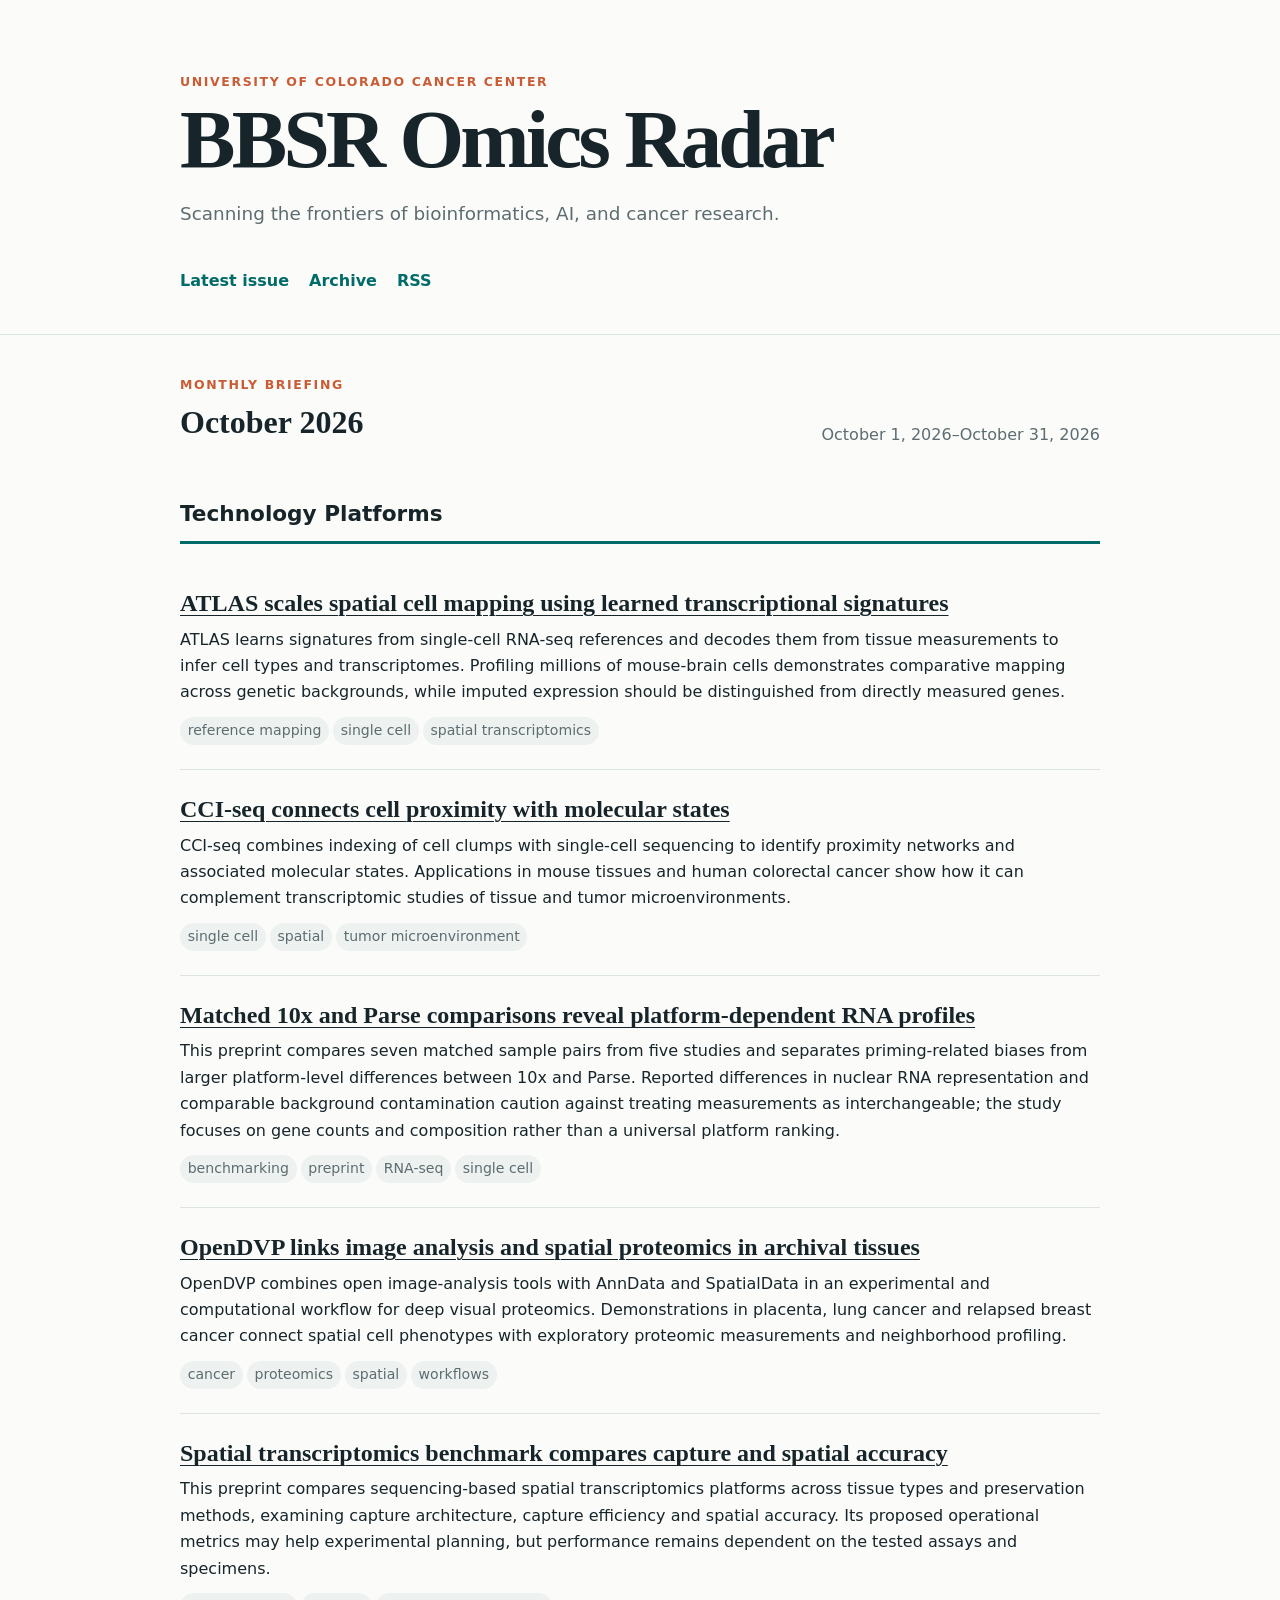
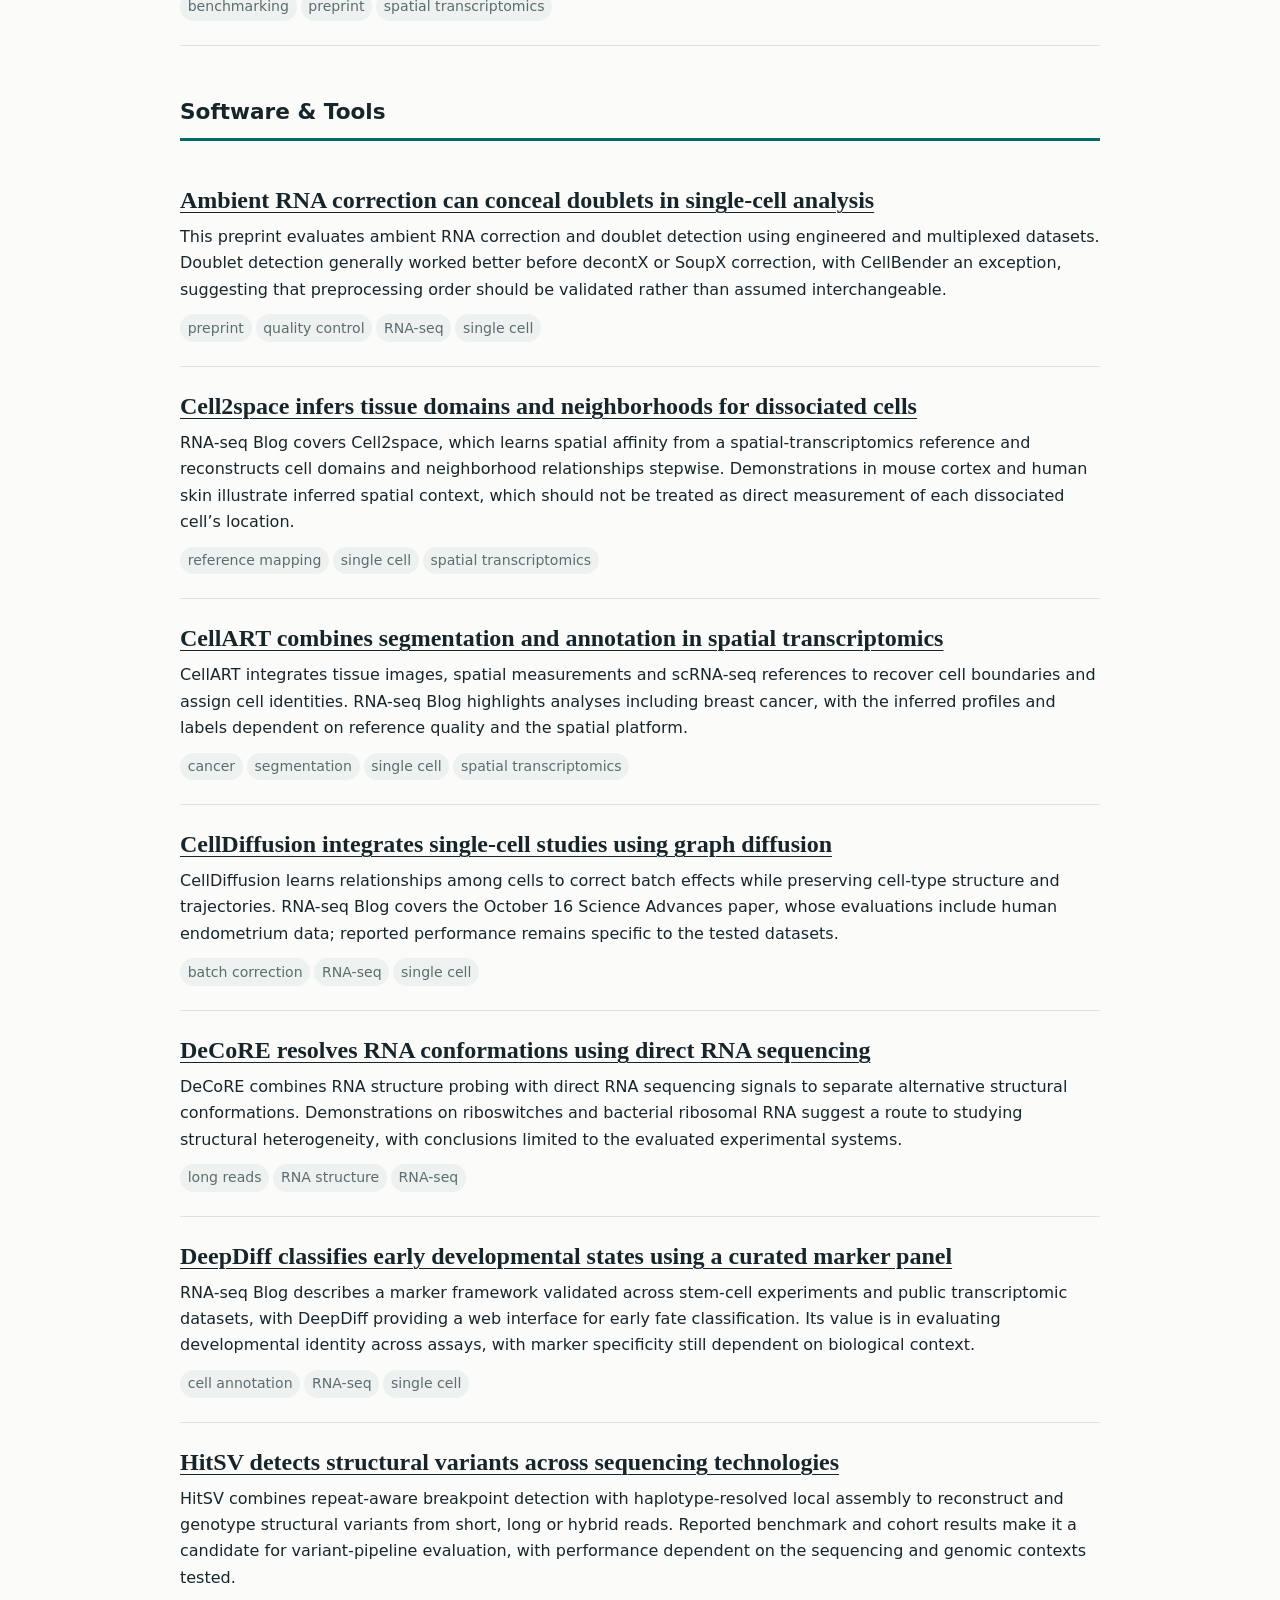
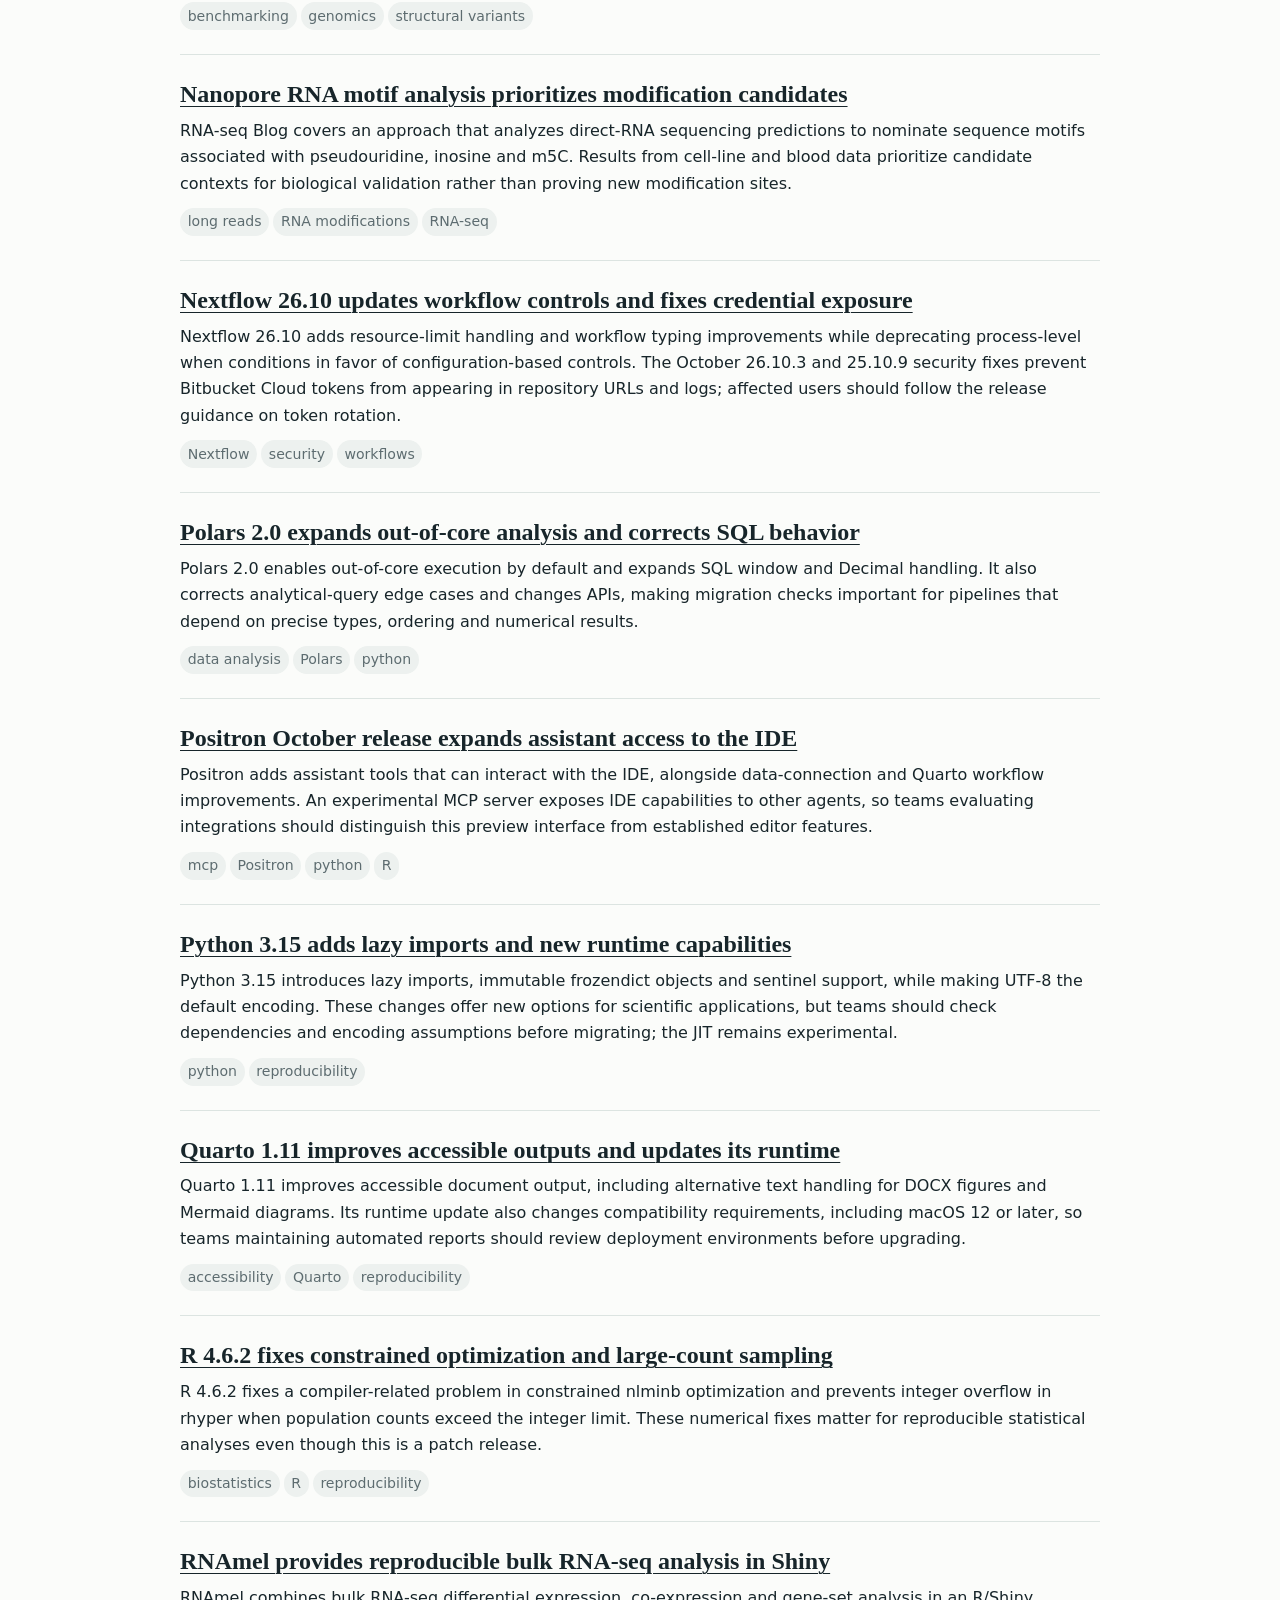
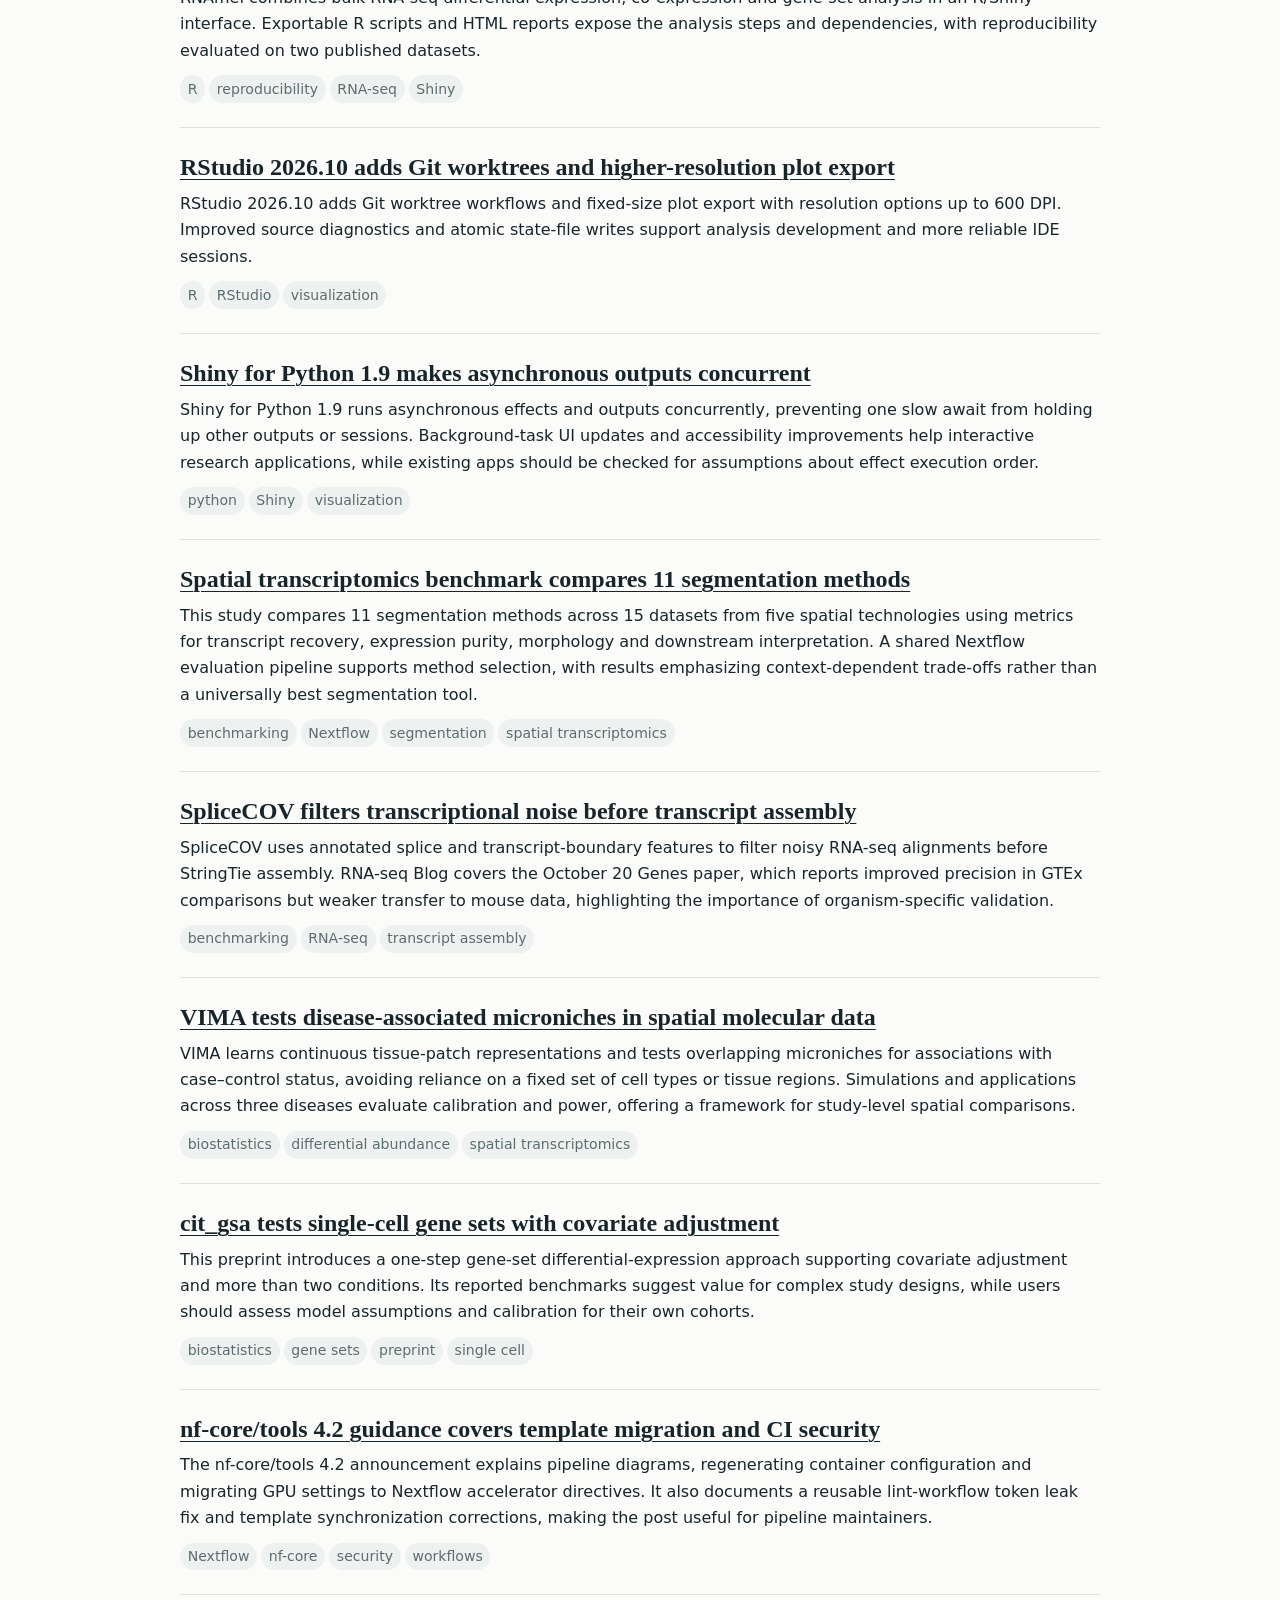
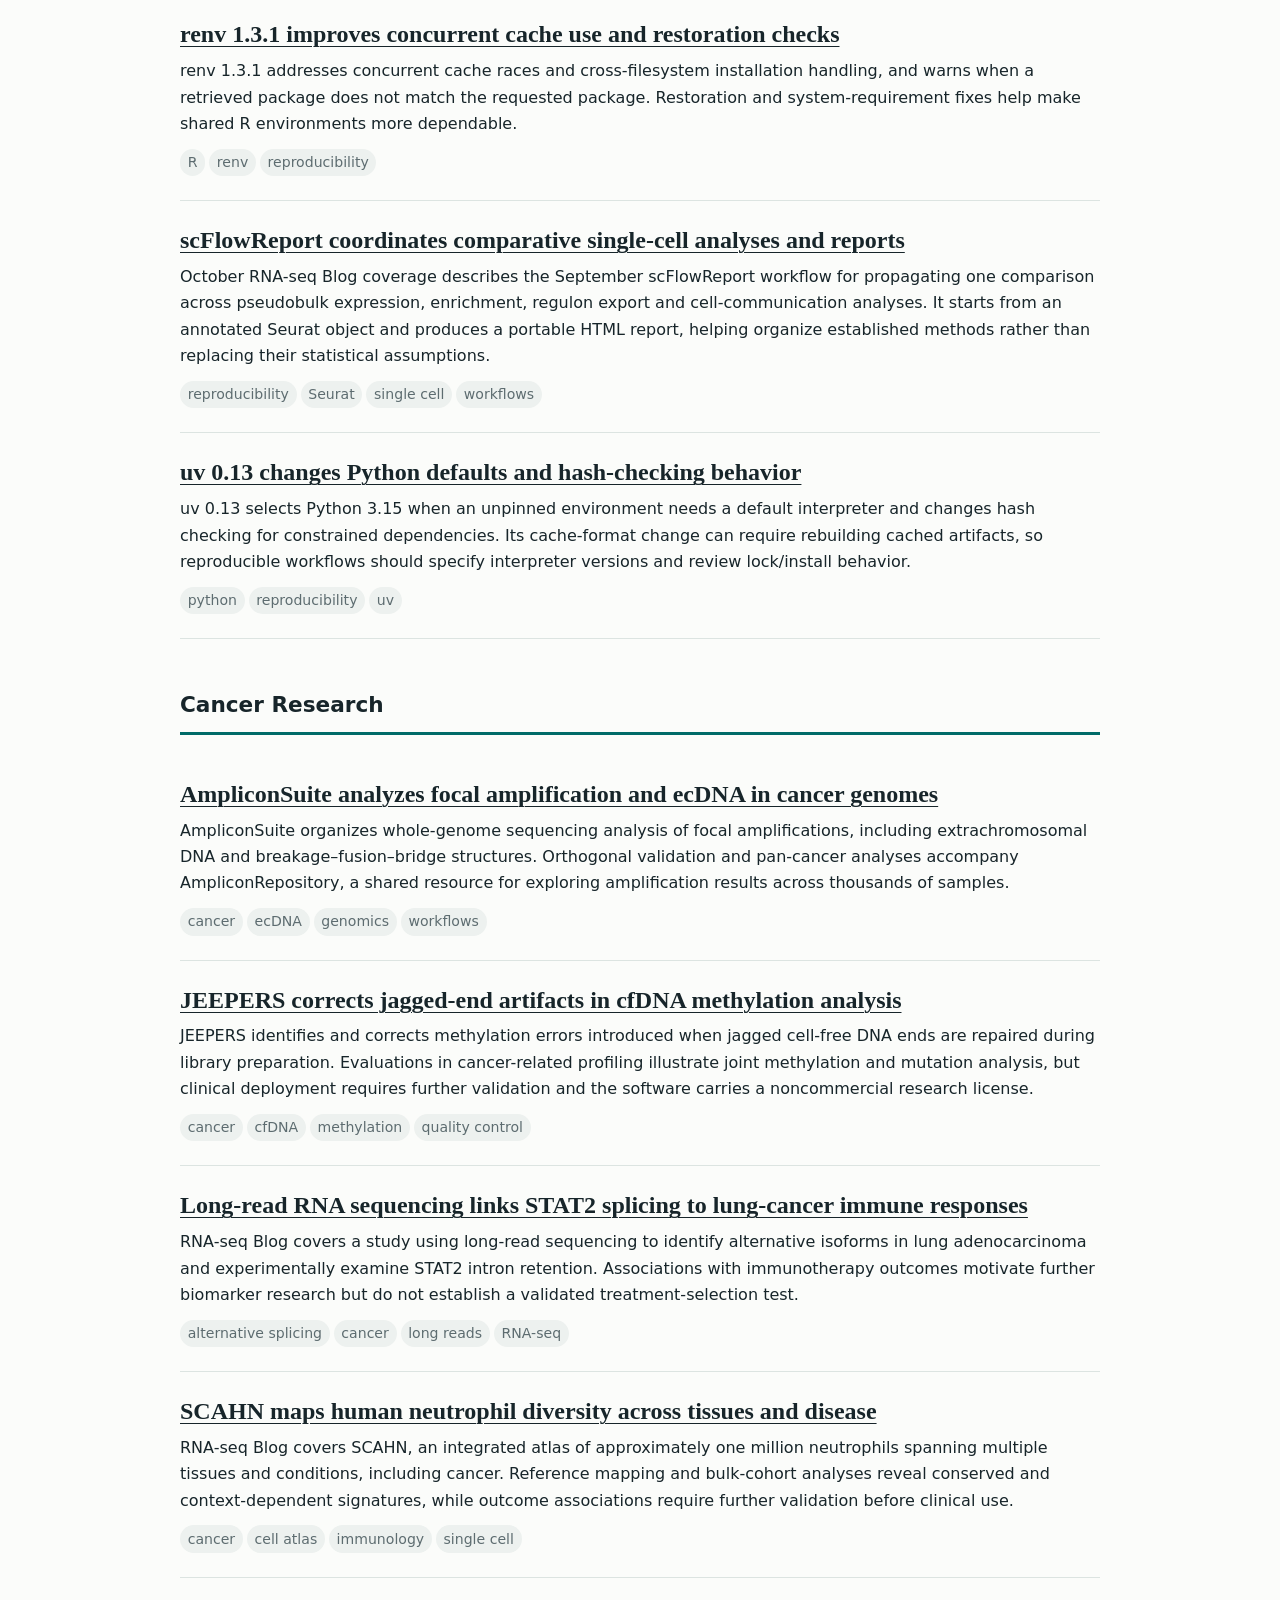
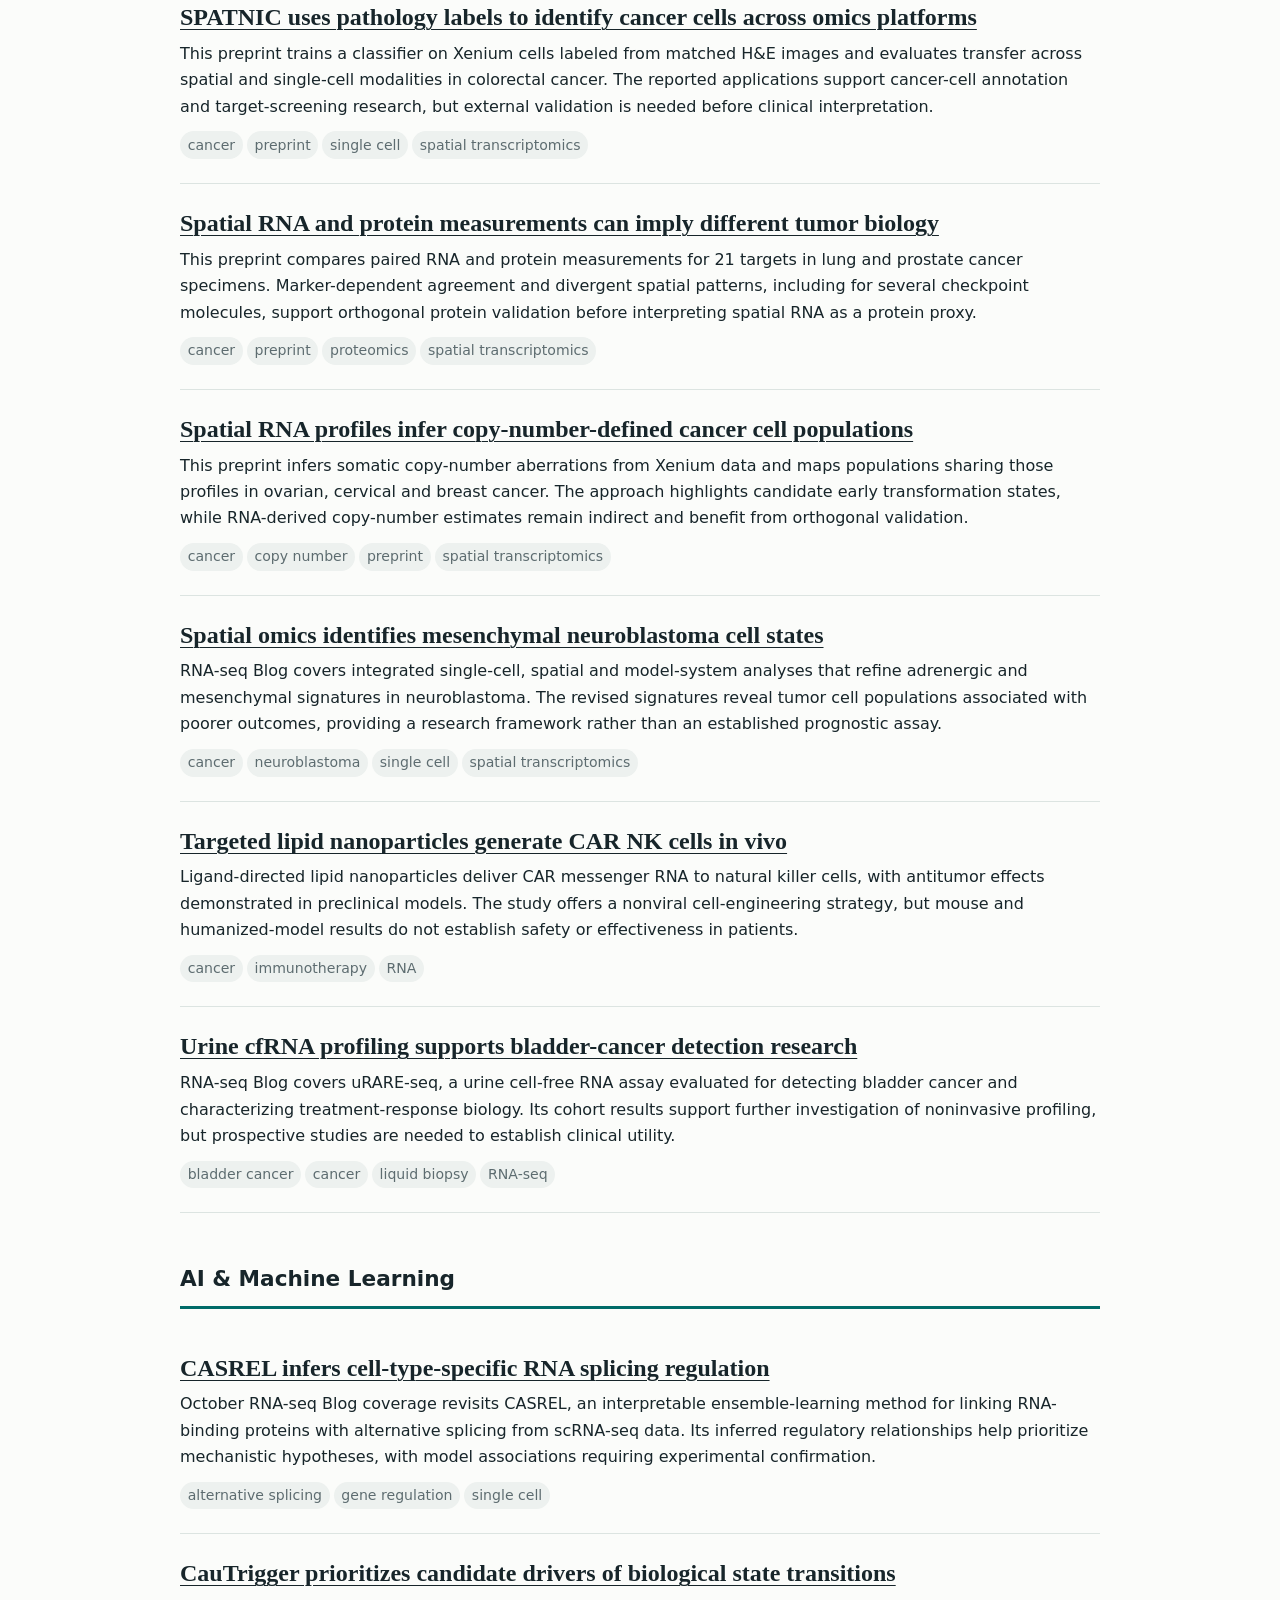
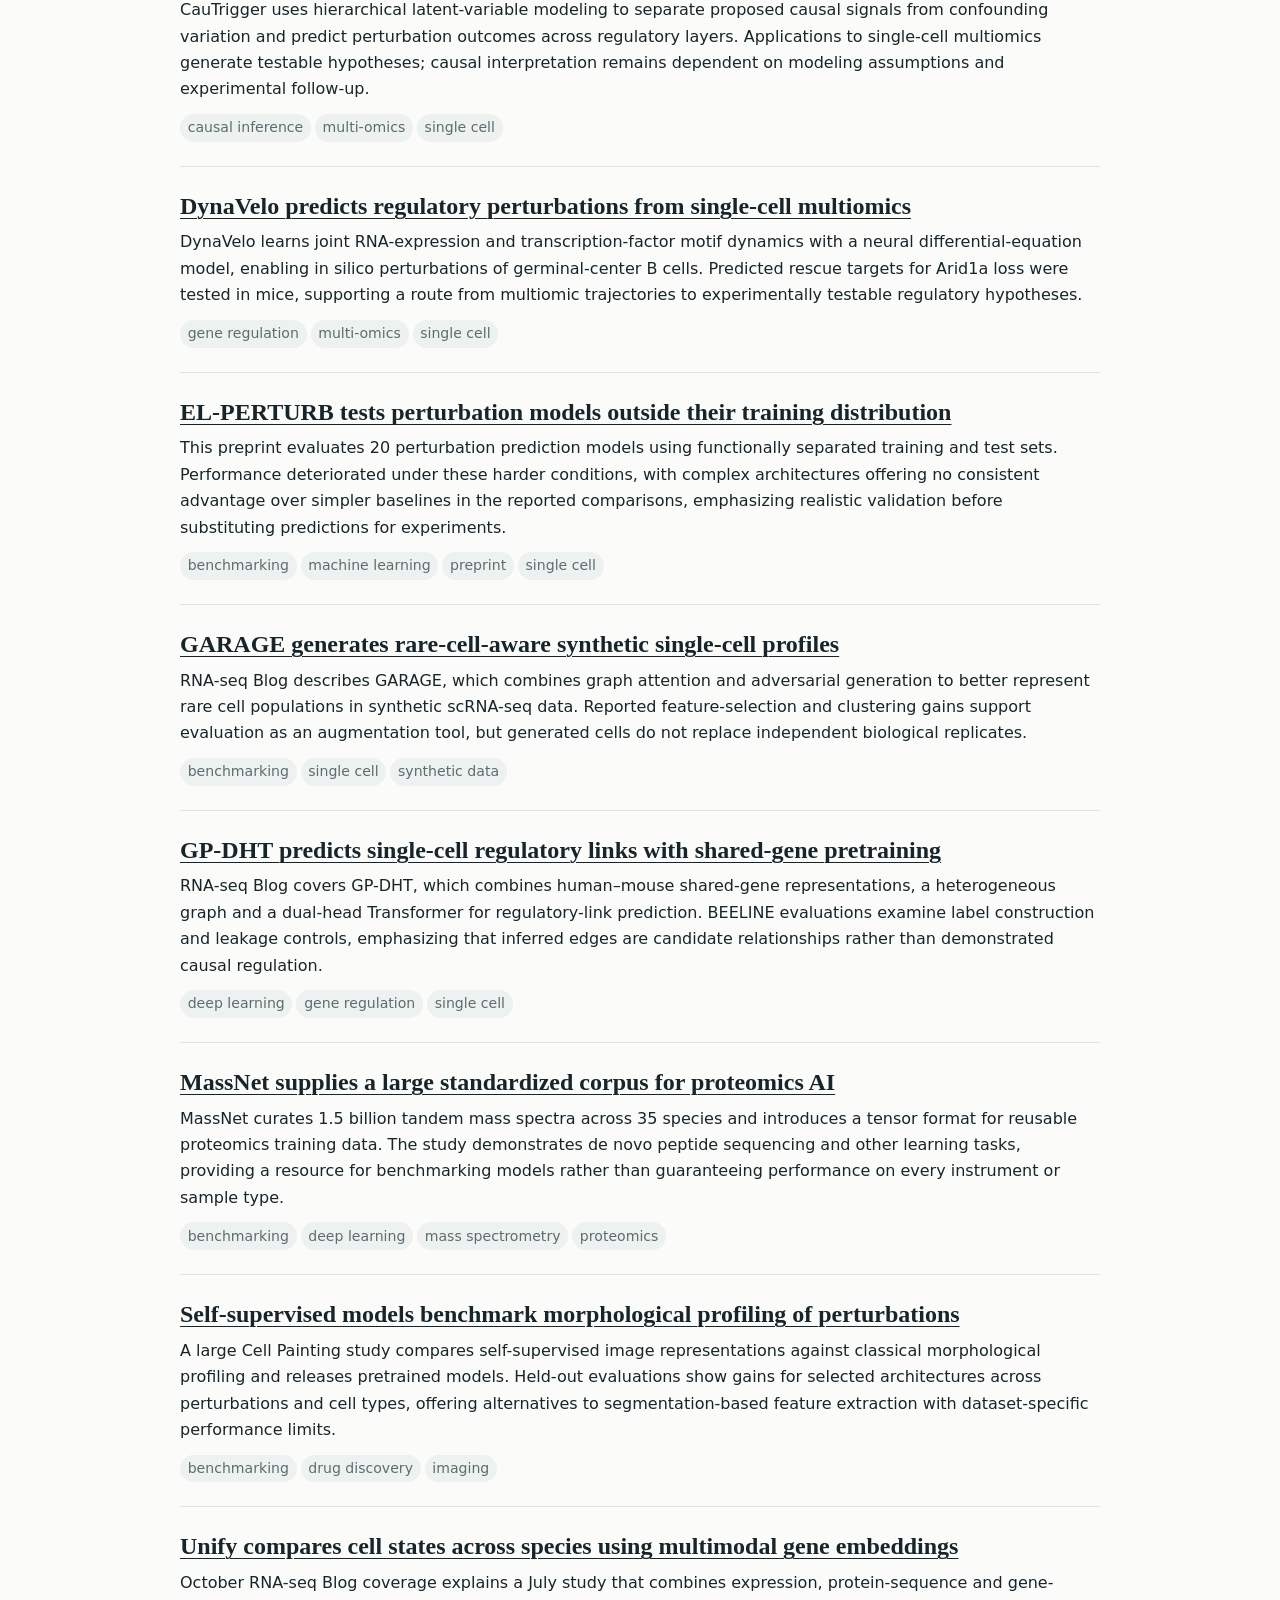
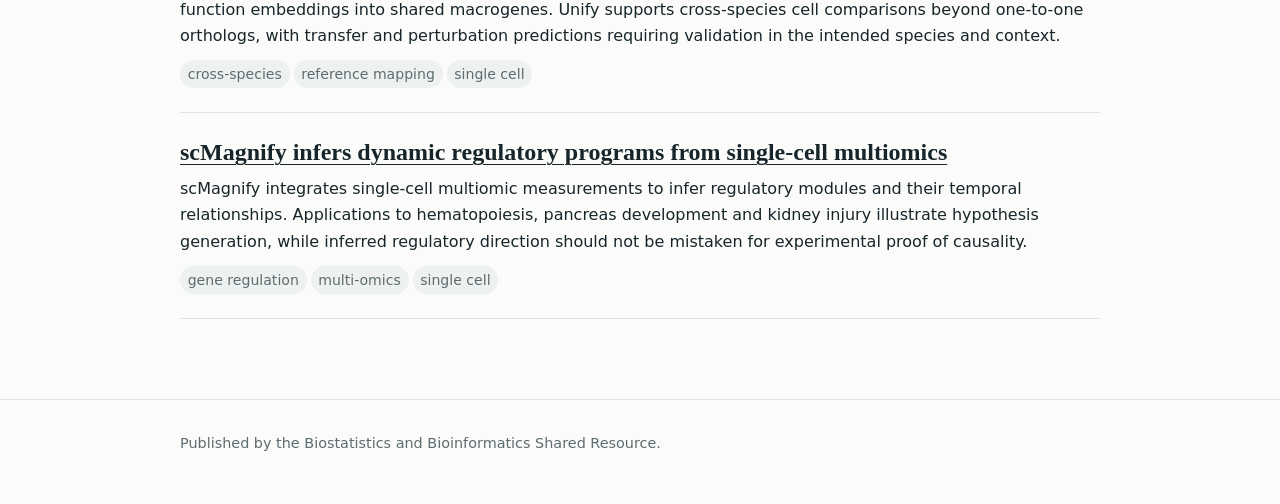
==== commit 996e2ab6: "update some funcs and push oct edition" ====
--- a/docs/index.html
+++ b/docs/index.html
@@ -17,363 +17,315 @@
     <nav aria-label="Primary"><a href="index.html">Latest issue</a><a href="archive.html">Archive</a><a href="feed.xml">RSS</a></nav>
   </div></header>
   <main class="shell"><section class="issue-heading">
-<div><div class="eyebrow">Monthly briefing</div><h2>September 2026</h2></div>
-<div class="date-window">September 1, 2026–September 30, 2026</div>
+<div><div class="eyebrow">Monthly briefing</div><h2>October 2026</h2></div>
+<div class="date-window">October 1, 2026–October 31, 2026</div>
+</section>
+<section><h2 class="category">Technology Platforms</h2>
+
+<article class="article">
+  <h3><a href="https://www.nature.com/articles/s41592-026-03289-2" rel="noopener noreferrer">ATLAS scales spatial cell mapping using learned transcriptional signatures</a></h3>
+  <p>ATLAS learns signatures from single-cell RNA-seq references and decodes them from tissue measurements to infer cell types and transcriptomes. Profiling millions of mouse-brain cells demonstrates comparative mapping across genetic backgrounds, while imputed expression should be distinguished from directly measured genes.</p>
+  <div class="tags" aria-label="Tags"><span class="tag">reference mapping</span><span class="tag">single cell</span><span class="tag">spatial transcriptomics</span></div>
+</article>
+
+<article class="article">
+  <h3><a href="https://www.nature.com/articles/s41592-026-03237-0" rel="noopener noreferrer">CCI-seq connects cell proximity with molecular states</a></h3>
+  <p>CCI-seq combines indexing of cell clumps with single-cell sequencing to identify proximity networks and associated molecular states. Applications in mouse tissues and human colorectal cancer show how it can complement transcriptomic studies of tissue and tumor microenvironments.</p>
+  <div class="tags" aria-label="Tags"><span class="tag">single cell</span><span class="tag">spatial</span><span class="tag">tumor microenvironment</span></div>
+</article>
+
+<article class="article">
+  <h3><a href="https://www.biorxiv.org/content/10.64898/2026.10.09.758116v1" rel="noopener noreferrer">Matched 10x and Parse comparisons reveal platform-dependent RNA profiles</a></h3>
+  <p>This preprint compares seven matched sample pairs from five studies and separates priming-related biases from larger platform-level differences between 10x and Parse. Reported differences in nuclear RNA representation and comparable background contamination caution against treating measurements as interchangeable; the study focuses on gene counts and composition rather than a universal platform ranking.</p>
+  <div class="tags" aria-label="Tags"><span class="tag">benchmarking</span><span class="tag">preprint</span><span class="tag">RNA-seq</span><span class="tag">single cell</span></div>
+</article>
+
+<article class="article">
+  <h3><a href="https://www.nature.com/articles/s41592-026-03262-z" rel="noopener noreferrer">OpenDVP links image analysis and spatial proteomics in archival tissues</a></h3>
+  <p>OpenDVP combines open image-analysis tools with AnnData and SpatialData in an experimental and computational workflow for deep visual proteomics. Demonstrations in placenta, lung cancer and relapsed breast cancer connect spatial cell phenotypes with exploratory proteomic measurements and neighborhood profiling.</p>
+  <div class="tags" aria-label="Tags"><span class="tag">cancer</span><span class="tag">proteomics</span><span class="tag">spatial</span><span class="tag">workflows</span></div>
+</article>
+
+<article class="article">
+  <h3><a href="https://www.biorxiv.org/content/10.64898/2026.10.15.759112v1" rel="noopener noreferrer">Spatial transcriptomics benchmark compares capture and spatial accuracy</a></h3>
+  <p>This preprint compares sequencing-based spatial transcriptomics platforms across tissue types and preservation methods, examining capture architecture, capture efficiency and spatial accuracy. Its proposed operational metrics may help experimental planning, but performance remains dependent on the tested assays and specimens.</p>
+  <div class="tags" aria-label="Tags"><span class="tag">benchmarking</span><span class="tag">preprint</span><span class="tag">spatial transcriptomics</span></div>
+</article>
 </section>
 <section><h2 class="category">Software &amp; Tools</h2>
 
 <article class="article">
-  <h3><a href="https://www.rna-seqblog.com/long-read-rna-sequencing-reveals-how-neurons-choose-alternative-rna-endings/" rel="noopener noreferrer">APALORD analyzes alternative polyadenylation from long RNA reads</a></h3>
-  <p>September coverage highlights the August APALORD framework for detecting polyadenylation sites and comparing RNA cleavage-site distributions between conditions. Applications to human neuronal differentiation and Drosophila demonstrate how long reads can expose RNA-ending changes and expand incomplete annotations.</p>
-  <div class="tags" aria-label="Tags"><span class="tag">alternative polyadenylation</span><span class="tag">long reads</span><span class="tag">R</span><span class="tag">RNA-seq</span></div>
-</article>
-
-<article class="article">
-  <h3><a href="https://www.biorxiv.org/content/10.64898/2026.09.26.754667v1" rel="noopener noreferrer">BEACON improves sample demultiplexing for single-cell RNA-seq</a></h3>
-  <p>This preprint introduces BEACON, which learns background barcode counts to improve sample assignment in multiplexed single-cell experiments. The authors also extend the approach to protein-transcriptome measurements, suggesting a tool to evaluate for reducing ambiguous assignments and recovering protein signals.</p>
-  <div class="tags" aria-label="Tags"><span class="tag">methods</span><span class="tag">preprint</span><span class="tag">RNA-seq</span><span class="tag">single cell</span></div>
-</article>
-
-<article class="article">
-  <h3><a href="https://www.biorxiv.org/content/10.64898/2026.09.09.750464v1" rel="noopener noreferrer">Bramble projects genomic alignments for transcript quantification</a></h3>
-  <p>This preprint presents Bramble, which converts spliced genomic alignments into transcriptomic coordinates for downstream abundance estimation. Simulations with short and long reads suggest improved quantification when annotations are incomplete; these results remain dependent on the simulated settings and reference quality.</p>
-  <div class="tags" aria-label="Tags"><span class="tag">long reads</span><span class="tag">methods</span><span class="tag">preprint</span><span class="tag">RNA-seq</span></div>
-</article>
-
-<article class="article">
-  <h3><a href="https://www.biorxiv.org/content/10.64898/2026.09.09.750350v1" rel="noopener noreferrer">CellDot uses optimal transport to correct spatial transcript assignments</a></h3>
-  <p>This preprint introduces CellDot, which combines spatial information and reference expression to retain, reassign, or remove individual transcripts in imaging-based spatial data. Tumor-dataset evaluations suggest benefits for cell-state and niche analyses, with correction depending on the reference and assignment assumptions.</p>
-  <div class="tags" aria-label="Tags"><span class="tag">cancer</span><span class="tag">methods</span><span class="tag">preprint</span><span class="tag">spatial transcriptomics</span></div>
-</article>
-
-<article class="article">
-  <h3><a href="https://learn.chatgpt.com/docs/whats-new/devday-2026#chatgpt" rel="noopener noreferrer">ChatGPT adds shared Spaces and synced Work tasks</a></h3>
-  <p>The September 29 announcement introduces ChatGPT Space for files, Pages, and collaboration, alongside new Work tasks that sync across desktop, web, and mobile. Local-file operations still require an online connected computer, and existing tasks retain their original mode.</p>
-  <div class="tags" aria-label="Tags"><span class="tag">agents</span><span class="tag">ChatGPT</span><span class="tag">data analysis</span></div>
-</article>
-
-<article class="article">
-  <h3><a href="https://github.com/anthropics/claude-code/releases/tag/v2.1.283" rel="noopener noreferrer">Claude Code September updates add evaluations and tighter permission controls</a></h3>
-  <p>September Claude Code releases add reproducible plugin evaluations and a prompt audit for instructions written for older models. Managed model allow/deny controls and permission fixes support more consistent agent use, while a late-month fix prevents session-resume failures from losing parallel tool-call history. These are grouped workflow and reliability updates rather than separate entries for each daily patch.</p>
-  <div class="tags" aria-label="Tags"><span class="tag">agents</span><span class="tag">claude</span><span class="tag">cli</span><span class="tag">testing</span></div>
-</article>
-
-<article class="article">
-  <h3><a href="https://claude.com/resources/articles/cowork-is-now-claude" rel="noopener noreferrer">Claude combines Cowork and chat with document and slide editing</a></h3>
-  <p>Anthropic began merging Cowork and chat on September 16, initially rolling out to Pro and Max users across web, desktop, and mobile. The announcement also introduced Docs and Slides and in-conversation Design as paid-plan betas, with Enterprise administrator controls. This brings drafting, editing, and longer-running report work into a shared conversation.</p>
-  <div class="tags" aria-label="Tags"><span class="tag">agents</span><span class="tag">claude</span><span class="tag">data analysis</span></div>
-</article>
-
-<article class="article">
-  <h3><a href="https://learn.chatgpt.com/docs/whats-new/devday-2026#reusable-cloud-environments" rel="noopener noreferrer">Codex introduces reusable cloud development environments</a></h3>
-  <p>Codex can prepare and test a development environment, then reuse its filesystem in isolated cloud workspaces. Announced September 29, this supports repeatable coding tasks that continue while the local computer sleeps.</p>
-  <div class="tags" aria-label="Tags"><span class="tag">agents</span><span class="tag">Codex</span><span class="tag">reproducibility</span></div>
-</article>
-
-<article class="article">
-  <h3><a href="https://learn.chatgpt.com/docs/changelog#codex-2026-09-05" rel="noopener noreferrer">Codex removes its MCP server command</a></h3>
-  <p>The September 5 release removes the codex mcp-server command and standalone binary. Integrations using that interface need revision; external MCP connections remain supported, while app-server is experimental.</p>
-  <div class="tags" aria-label="Tags"><span class="tag">cli</span><span class="tag">Codex</span><span class="tag">mcp</span></div>
-</article>
-
-<article class="article">
-  <h3><a href="https://www.biorxiv.org/content/10.64898/2026.09.15.751825v1" rel="noopener noreferrer">ComboBatch benchmarks bulk RNA-seq harmonization in lymphoma</a></h3>
-  <p>This preprint evaluates harmonization strategies across 88 B-cell lymphoma cohorts and provides the ComboBatch pipeline for comparing batch-removal and imputation choices. Its results favor different methods for mixed-platform and RNA-seq-only data, offering practical guidance whose generalizability beyond the evaluated cohorts still needs assessment.</p>
-  <div class="tags" aria-label="Tags"><span class="tag">benchmarks</span><span class="tag">cancer</span><span class="tag">preprint</span><span class="tag">RNA-seq</span></div>
-</article>
-
-<article class="article">
-  <h3><a href="https://www.rna-seqblog.com/deopus-improves-cell-type-estimates-from-bulk-rna-sequencing/" rel="noopener noreferrer">DeOPUS estimates cell-type composition from bulk RNA-seq</a></h3>
-  <p>DeOPUS combines shrinkage, power transformations, and constrained unmixing to estimate cell-type proportions from bulk RNA-seq using reference profiles. Its multi-tissue benchmarks offer a tool to evaluate for cohort-scale deconvolution, with applicability dependent on reference quality and the tissues represented.</p>
-  <div class="tags" aria-label="Tags"><span class="tag">deconvolution</span><span class="tag">R</span><span class="tag">RNA-seq</span></div>
-</article>
-
-<article class="article">
-  <h3><a href="https://www.nature.com/articles/s41467-026-75680-8" rel="noopener noreferrer">Dreamlet enables cohort-scale single-cell differential expression analysis</a></h3>
-  <p>Dreamlet uses precision-weighted pseudobulk linear mixed models to test cell-type-specific expression differences across subjects while accommodating complex study designs. The paper evaluates computational and statistical performance on large datasets, offering a practical approach for cohort-scale single-cell studies.</p>
-  <div class="tags" aria-label="Tags"><span class="tag">differential expression</span><span class="tag">R</span><span class="tag">single cell</span></div>
-</article>
-
-<article class="article">
-  <h3><a href="https://github.com/duckdb/duckdb/releases/tag/v1.5.6" rel="noopener noreferrer">DuckDB 1.5.6 fixes analytical query correctness and recovery issues</a></h3>
-  <p>DuckDB 1.5.6 fixes incorrect results involving Top-N window optimizations, NULL ordering, and timezone state during timestamp parsing. It also addresses duplicate output chunks and failed multi-statement rollback paths, making this maintenance release relevant to reliable SQL-based research analysis.</p>
-  <div class="tags" aria-label="Tags"><span class="tag">data analysis</span><span class="tag">DuckDB</span><span class="tag">reproducibility</span><span class="tag">SQL</span></div>
-</article>
-
-<article class="article">
-  <h3><a href="https://academic.oup.com/bioinformatics/article/42/9/btag667/8790037" rel="noopener noreferrer">Gradient-based optimization for mRNA sequence design</a></h3>
-  <p>ID3 optimizes mRNA codon choices through continuous probability distributions while constraining the encoded amino acid sequence. The computational framework combines RNA accessibility and codon-adaptation objectives, with code and reproduction scripts available for evaluating its usefulness in sequence-design workflows.</p>
-  <div class="tags" aria-label="Tags"><span class="tag">optimization</span><span class="tag">RNA</span><span class="tag">sequence design</span></div>
-</article>
-
-<article class="article">
-  <h3><a href="https://www.biorxiv.org/content/10.64898/2026.09.21.749940v1" rel="noopener noreferrer">HARP provides a community PBMC reference and hierarchical label transfer</a></h3>
-  <p>This preprint presents HARP, a community-annotated PBMC reference integrating approximately nine million cells from more than 2,600 donors across health and disease. Its scTiger label-transfer framework supports harmonized immune-cell annotation, while the reported research applications do not establish clinical diagnostic performance.</p>
-  <div class="tags" aria-label="Tags"><span class="tag">methods</span><span class="tag">preprint</span><span class="tag">single cell</span><span class="tag">single cell atlas</span></div>
-</article>
-
-<article class="article">
-  <h3><a href="https://www.nature.com/articles/s41467-026-77367-6" rel="noopener noreferrer">Handling biological replicates in long-read RNA sequencing data by joining or not joining</a></h3>
-  <p>This study compares pooling reads before transcript reconstruction with reconstructing each replicate before merging annotations, across six tools and two sequencing platforms. Its results offer practical guidance for multi-sample long-read RNA-seq: the best strategy depends on the tool and whether novel isoform discovery or scaling to many replicates is the priority.</p>
-  <div class="tags" aria-label="Tags"><span class="tag">benchmarks</span><span class="tag">long reads</span><span class="tag">RNA-seq</span></div>
-</article>
-
-<article class="article">
-  <h3><a href="https://www.biorxiv.org/content/10.64898/2026.09.08.750130v1" rel="noopener noreferrer">LIGER2 scales single-cell integration with on-disk datasets</a></h3>
-  <p>This preprint updates LIGER with parallel factorization and on-demand disk loading to reduce the time and memory costs of integrating large single-cell datasets. It also introduces an embedding-alignment approach intended to preserve biological variation while aligning corresponding cell types; suitability should be evaluated on the intended integration task.</p>
-  <div class="tags" aria-label="Tags"><span class="tag">methods</span><span class="tag">multi-omics</span><span class="tag">preprint</span><span class="tag">single cell</span></div>
-</article>
-
-<article class="article">
-  <h3><a href="https://www.biorxiv.org/content/10.64898/2026.09.20.753029v2" rel="noopener noreferrer">MERFISHEYES enables browser-based spatial transcriptomics exploration</a></h3>
-  <p>This preprint describes MERFISHEYES, a browser platform for viewing and sharing single-cell and single-molecule spatial transcriptomics datasets. It supports marker exploration, subcellular localization, and cross-dataset comparisons, with demonstrations on Brain Image Library datasets; its reported scalability was not independently tested here.</p>
-  <div class="tags" aria-label="Tags"><span class="tag">preprint</span><span class="tag">single cell</span><span class="tag">spatial transcriptomics</span><span class="tag">visualization</span></div>
-</article>
-
-<article class="article">
-  <h3><a href="https://opensource.posit.co/blog/2026-09-09_positron-2026-09-release/" rel="noopener noreferrer">Positron September release: data import and package vulnerability scanning</a></h3>
-  <p>Positron&#x27;s September release adds a code-generating data import dialog, expanded data connections, package vulnerability scanning, and improvements to environment setup. The updates can simplify routine R/Python analysis while making data-loading steps easier to reproduce.</p>
-  <div class="tags" aria-label="Tags"><span class="tag">positron</span><span class="tag">python</span><span class="tag">R</span></div>
-</article>
-
-<article class="article">
-  <h3><a href="https://docs.posit.co/ide/news/index.html#rstudio-2026.09.0" rel="noopener noreferrer">RStudio 2026.09 adds split source views and managed Assistant controls</a></h3>
-  <p>RStudio 2026.09.0 adds horizontal and vertical source-editor splits that share edits while allowing independent navigation. It also adds controls for administrator-managed Posit Assistant installations, helping teams review long analysis scripts and maintain consistent tooling. Separate Workbench-only features should not be assumed available in the open-source IDE.</p>
-  <div class="tags" aria-label="Tags"><span class="tag">data analysis</span><span class="tag">R</span><span class="tag">RStudio</span></div>
-</article>
-
-<article class="article">
-  <h3><a href="https://www.rna-seqblog.com/resolvi-improves-accuracy-in-spatial-transcriptomics-analysis/" rel="noopener noreferrer">ResolVI addresses molecule misassignment in spatial transcriptomics</a></h3>
-  <p>ResolVI models molecule misassignment, background contamination, and batch effects in spatial transcriptomics to improve downstream expression analysis. Available through scvi-tools, it supports integrated cell-state analysis, although correction quality still depends on the starting segmentation and available validation data.</p>
-  <div class="tags" aria-label="Tags"><span class="tag">python</span><span class="tag">single cell</span><span class="tag">spatial transcriptomics</span></div>
-</article>
-
-<article class="article">
-  <h3><a href="https://github.com/astral-sh/ruff/releases/tag/0.16.8" rel="noopener noreferrer">Ruff 0.16.8 improves autofix safety and Python compatibility</a></h3>
-  <p>Ruff 0.16.8 preserves operand order in SIM109 fixes and required parentheses in multiline UP040 conversions, and marks UP040 fixes as unsafe. These changes matter when automated linting edits analysis code, where apparently small rewrites can change behavior; the release also extends Python 3.15 compatibility.</p>
-  <div class="tags" aria-label="Tags"><span class="tag">python</span><span class="tag">Ruff</span><span class="tag">testing</span></div>
-</article>
-
-<article class="article">
-  <h3><a href="https://learn.chatgpt.com/docs/changelog#codex-2026-09-14-codex-spark-deprecation" rel="noopener noreferrer">September model notices require Codex configuration changes</a></h3>
-  <p>GPT-5.3-Codex-Spark became unavailable on September 14; a separate notice announced GPT-5.5 retirement from ChatGPT, Work, and Codex for October 14. Teams should update saved model selections; the GPT-5.5 notice excludes the API.</p>
-  <div class="tags" aria-label="Tags"><span class="tag">ChatGPT</span><span class="tag">Codex</span><span class="tag">llm</span></div>
-</article>
-
-<article class="article">
-  <h3><a href="https://opensource.posit.co/blog/2026-09-22_shiny-python-1-8/" rel="noopener noreferrer">Shiny for Python 1.8 adds in-memory server testing</a></h3>
-  <p>Shiny for Python 1.8 introduces browser-free testing of reactive server logic, support for complete HTML documents as app interfaces, and reconnection to live sessions. These additions make it easier to validate and maintain interactive research dashboards.</p>
-  <div class="tags" aria-label="Tags"><span class="tag">python</span><span class="tag">shiny</span><span class="tag">testing</span></div>
-</article>
-
-<article class="article">
-  <h3><a href="https://code.visualstudio.com/updates/v1_140" rel="noopener noreferrer">VS Code September updates bring agent sessions into development containers</a></h3>
-  <p>VS Code 1.138 adds local Dev Container agent sessions and expanded Codex integration; 1.139 extends container sessions to SSH, Tunnel, and WSL hosts. Version 1.140 adds a Copilot harness and enterprise AI controls, while multi-folder sessions and shared worktree folders remain experimental. Together these changes help coding agents use project-specific dependencies across local and remote environments.</p>
-  <div class="tags" aria-label="Tags"><span class="tag">agents</span><span class="tag">docker</span><span class="tag">reproducibility</span><span class="tag">VS Code</span></div>
-</article>
-
-<article class="article">
-  <h3><a href="https://opensource.posit.co/blog/2026-09-24_ggsql_0_5_0/" rel="noopener noreferrer">ggsql 0.5.0 reaches beta with expanded database readers and writers</a></h3>
-  <p>ggsql 0.5.0 advances to beta and expands its reader and writer architecture for working with database-backed visualizations. Support for ADBC alongside existing database interfaces broadens options for plotting research data close to where it is stored.</p>
-  <div class="tags" aria-label="Tags"><span class="tag">data analysis</span><span class="tag">SQL</span><span class="tag">visualization</span></div>
-</article>
-
-<article class="article">
-  <h3><a href="https://github.com/nf-core/rnaseq/releases/tag/3.27.0" rel="noopener noreferrer">nf-core/rnaseq 3.27.0 expands screening and restores strandedness handling</a></h3>
-  <p>nf-core/rnaseq 3.27.0 adds raw or trimmed-read contamination screening and support for prebuilt Bowtie2 rRNA indexes. It restores StringTie strandedness flags and fixes failures involving Azure indexes, NCBI annotations, and kallisto-only runs. The pipeline now requires Nextflow 25.10.4 or newer, which matters when updating reproducible RNA-seq workflows.</p>
-  <div class="tags" aria-label="Tags"><span class="tag">Nextflow</span><span class="tag">nf-core</span><span class="tag">reproducibility</span><span class="tag">RNA-seq</span></div>
-</article>
-
-<article class="article">
-  <h3><a href="https://opensource.posit.co/blog/2026-09-09_orbital-0-7-0/" rel="noopener noreferrer">orbital 0.7.0 expands in-database prediction for tidymodels</a></h3>
-  <p>orbital 0.7.0 and tidypredict 1.2.0 extend translation of fitted models into equations for prediction inside databases, adding support for methods such as discriminant analysis, neural networks, and partial least squares. This gives research teams more options for scoring large tables without moving them into an R session.</p>
-  <div class="tags" aria-label="Tags"><span class="tag">machine learning</span><span class="tag">R</span><span class="tag">SQL</span></div>
-</article>
-
-<article class="article">
-  <h3><a href="https://www.rna-seqblog.com/qmap-reveals-rna-fragmentation-patterns-linked-to-development-and-disease/" rel="noopener noreferrer">qMAP measures differential RNA fragmentation beyond abundance</a></h3>
-  <p>September coverage revisits qMAP, a July computational framework for comparing fragmentation patterns along parental RNAs and identifying the small RNA species driving those differences. Its developmental and disease examples suggest an additional analysis dimension beyond abundance, while disease-classification findings remain research results.</p>
-  <div class="tags" aria-label="Tags"><span class="tag">methods</span><span class="tag">RNA-seq</span><span class="tag">small RNA</span></div>
-</article>
-
-<article class="article">
-  <h3><a href="https://www.biorxiv.org/content/10.64898/2026.09.03.748766v1" rel="noopener noreferrer">scAtlasPy supports disk-based analysis of large single-cell atlases</a></h3>
-  <p>This preprint introduces scAtlasPy, which keeps data on disk to reduce the memory requirements of atlas-scale single-cell analysis. The authors report large-scale processing and minibatch-retrieval benchmarks, making it a candidate for teams whose datasets exceed workstation memory; these performance claims have not been independently checked here.</p>
-  <div class="tags" aria-label="Tags"><span class="tag">preprint</span><span class="tag">python</span><span class="tag">single cell</span><span class="tag">single cell atlas</span></div>
-</article>
-
-<article class="article">
-  <h3><a href="https://www.rna-seqblog.com/scls-a-computationally-efficient-differentially-expressed-gene-detection-algorithm/" rel="noopener noreferrer">scLS screens genes for pseudotime-associated expression changes</a></h3>
-  <p>September coverage highlights scLS, a July method that uses Lomb–Scargle spectra to screen for dynamic and condition-dependent expression patterns along pseudotime. It can prioritize genes without explicit branch assignments, but does not localize changes to individual lineages and should be complemented by lineage-aware analysis.</p>
-  <div class="tags" aria-label="Tags"><span class="tag">differential expression</span><span class="tag">R</span><span class="tag">single cell</span></div>
-</article>
-
-<article class="article">
-  <h3><a href="https://www.biorxiv.org/content/10.64898/2026.09.04.749534v1" rel="noopener noreferrer">spaCraft estimates sample-size requirements for spatial transcriptomics</a></h3>
-  <p>This preprint presents spaCraft, which uses replicated pilot data to estimate power for spatial differential-expression and composition endpoints. Its simulations repeat domain recovery to account for clustering uncertainty, offering study-planning guidance conditional on the pilot data and analysis model.</p>
-  <div class="tags" aria-label="Tags"><span class="tag">biostatistics</span><span class="tag">preprint</span><span class="tag">simulation</span><span class="tag">spatial transcriptomics</span></div>
+  <h3><a href="https://www.biorxiv.org/content/10.64898/2026.10.13.758369v1" rel="noopener noreferrer">Ambient RNA correction can conceal doublets in single-cell analysis</a></h3>
+  <p>This preprint evaluates ambient RNA correction and doublet detection using engineered and multiplexed datasets. Doublet detection generally worked better before decontX or SoupX correction, with CellBender an exception, suggesting that preprocessing order should be validated rather than assumed interchangeable.</p>
+  <div class="tags" aria-label="Tags"><span class="tag">preprint</span><span class="tag">quality control</span><span class="tag">RNA-seq</span><span class="tag">single cell</span></div>
+</article>
+
+<article class="article">
+  <h3><a href="https://www.rna-seqblog.com/cell2space-restores-spatial-context-to-single-cell-rna-sequencing-data/" rel="noopener noreferrer">Cell2space infers tissue domains and neighborhoods for dissociated cells</a></h3>
+  <p>RNA-seq Blog covers Cell2space, which learns spatial affinity from a spatial-transcriptomics reference and reconstructs cell domains and neighborhood relationships stepwise. Demonstrations in mouse cortex and human skin illustrate inferred spatial context, which should not be treated as direct measurement of each dissociated cell’s location.</p>
+  <div class="tags" aria-label="Tags"><span class="tag">reference mapping</span><span class="tag">single cell</span><span class="tag">spatial transcriptomics</span></div>
+</article>
+
+<article class="article">
+  <h3><a href="https://www.rna-seqblog.com/cellart-extracts-single-cell-information-from-high-resolution-spatial-transcriptomics/" rel="noopener noreferrer">CellART combines segmentation and annotation in spatial transcriptomics</a></h3>
+  <p>CellART integrates tissue images, spatial measurements and scRNA-seq references to recover cell boundaries and assign cell identities. RNA-seq Blog highlights analyses including breast cancer, with the inferred profiles and labels dependent on reference quality and the spatial platform.</p>
+  <div class="tags" aria-label="Tags"><span class="tag">cancer</span><span class="tag">segmentation</span><span class="tag">single cell</span><span class="tag">spatial transcriptomics</span></div>
+</article>
+
+<article class="article">
+  <h3><a href="https://www.rna-seqblog.com/celldiffusion-improves-integration-of-single-cell-rna-sequencing-data-across-studies/" rel="noopener noreferrer">CellDiffusion integrates single-cell studies using graph diffusion</a></h3>
+  <p>CellDiffusion learns relationships among cells to correct batch effects while preserving cell-type structure and trajectories. RNA-seq Blog covers the October 16 Science Advances paper, whose evaluations include human endometrium data; reported performance remains specific to the tested datasets.</p>
+  <div class="tags" aria-label="Tags"><span class="tag">batch correction</span><span class="tag">RNA-seq</span><span class="tag">single cell</span></div>
+</article>
+
+<article class="article">
+  <h3><a href="https://doi.org/10.1126/sciadv.aef0670" rel="noopener noreferrer">DeCoRE resolves RNA conformations using direct RNA sequencing</a></h3>
+  <p>DeCoRE combines RNA structure probing with direct RNA sequencing signals to separate alternative structural conformations. Demonstrations on riboswitches and bacterial ribosomal RNA suggest a route to studying structural heterogeneity, with conclusions limited to the evaluated experimental systems.</p>
+  <div class="tags" aria-label="Tags"><span class="tag">long reads</span><span class="tag">RNA structure</span><span class="tag">RNA-seq</span></div>
+</article>
+
+<article class="article">
+  <h3><a href="https://www.rna-seqblog.com/new-marker-panel-and-web-tool-help-define-early-human-cell-fates/" rel="noopener noreferrer">DeepDiff classifies early developmental states using a curated marker panel</a></h3>
+  <p>RNA-seq Blog describes a marker framework validated across stem-cell experiments and public transcriptomic datasets, with DeepDiff providing a web interface for early fate classification. Its value is in evaluating developmental identity across assays, with marker specificity still dependent on biological context.</p>
+  <div class="tags" aria-label="Tags"><span class="tag">cell annotation</span><span class="tag">RNA-seq</span><span class="tag">single cell</span></div>
+</article>
+
+<article class="article">
+  <h3><a href="https://www.nature.com/articles/s41587-026-03332-9" rel="noopener noreferrer">HitSV detects structural variants across sequencing technologies</a></h3>
+  <p>HitSV combines repeat-aware breakpoint detection with haplotype-resolved local assembly to reconstruct and genotype structural variants from short, long or hybrid reads. Reported benchmark and cohort results make it a candidate for variant-pipeline evaluation, with performance dependent on the sequencing and genomic contexts tested.</p>
+  <div class="tags" aria-label="Tags"><span class="tag">benchmarking</span><span class="tag">genomics</span><span class="tag">structural variants</span></div>
+</article>
+
+<article class="article">
+  <h3><a href="https://www.rna-seqblog.com/nanopore-rna-sequencing-reveals-new-patterns-associated-with-rna-modifications/" rel="noopener noreferrer">Nanopore RNA motif analysis prioritizes modification candidates</a></h3>
+  <p>RNA-seq Blog covers an approach that analyzes direct-RNA sequencing predictions to nominate sequence motifs associated with pseudouridine, inosine and m5C. Results from cell-line and blood data prioritize candidate contexts for biological validation rather than proving new modification sites.</p>
+  <div class="tags" aria-label="Tags"><span class="tag">long reads</span><span class="tag">RNA modifications</span><span class="tag">RNA-seq</span></div>
+</article>
+
+<article class="article">
+  <h3><a href="https://github.com/nextflow-io/nextflow/releases/tag/v26.10.0" rel="noopener noreferrer">Nextflow 26.10 updates workflow controls and fixes credential exposure</a></h3>
+  <p>Nextflow 26.10 adds resource-limit handling and workflow typing improvements while deprecating process-level when conditions in favor of configuration-based controls. The October 26.10.3 and 25.10.9 security fixes prevent Bitbucket Cloud tokens from appearing in repository URLs and logs; affected users should follow the release guidance on token rotation.</p>
+  <div class="tags" aria-label="Tags"><span class="tag">Nextflow</span><span class="tag">security</span><span class="tag">workflows</span></div>
+</article>
+
+<article class="article">
+  <h3><a href="https://github.com/pola-rs/polars/releases/tag/py-2.0.0" rel="noopener noreferrer">Polars 2.0 expands out-of-core analysis and corrects SQL behavior</a></h3>
+  <p>Polars 2.0 enables out-of-core execution by default and expands SQL window and Decimal handling. It also corrects analytical-query edge cases and changes APIs, making migration checks important for pipelines that depend on precise types, ordering and numerical results.</p>
+  <div class="tags" aria-label="Tags"><span class="tag">data analysis</span><span class="tag">Polars</span><span class="tag">python</span></div>
+</article>
+
+<article class="article">
+  <h3><a href="https://github.com/posit-dev/positron/releases/tag/2026.10.0-297" rel="noopener noreferrer">Positron October release expands assistant access to the IDE</a></h3>
+  <p>Positron adds assistant tools that can interact with the IDE, alongside data-connection and Quarto workflow improvements. An experimental MCP server exposes IDE capabilities to other agents, so teams evaluating integrations should distinguish this preview interface from established editor features.</p>
+  <div class="tags" aria-label="Tags"><span class="tag">mcp</span><span class="tag">Positron</span><span class="tag">python</span><span class="tag">R</span></div>
+</article>
+
+<article class="article">
+  <h3><a href="https://www.python.org/downloads/release/python-3150/" rel="noopener noreferrer">Python 3.15 adds lazy imports and new runtime capabilities</a></h3>
+  <p>Python 3.15 introduces lazy imports, immutable frozendict objects and sentinel support, while making UTF-8 the default encoding. These changes offer new options for scientific applications, but teams should check dependencies and encoding assumptions before migrating; the JIT remains experimental.</p>
+  <div class="tags" aria-label="Tags"><span class="tag">python</span><span class="tag">reproducibility</span></div>
+</article>
+
+<article class="article">
+  <h3><a href="https://github.com/quarto-dev/quarto-cli/releases/tag/v1.11.9" rel="noopener noreferrer">Quarto 1.11 improves accessible outputs and updates its runtime</a></h3>
+  <p>Quarto 1.11 improves accessible document output, including alternative text handling for DOCX figures and Mermaid diagrams. Its runtime update also changes compatibility requirements, including macOS 12 or later, so teams maintaining automated reports should review deployment environments before upgrading.</p>
+  <div class="tags" aria-label="Tags"><span class="tag">accessibility</span><span class="tag">Quarto</span><span class="tag">reproducibility</span></div>
+</article>
+
+<article class="article">
+  <h3><a href="https://stat.ethz.ch/pipermail/r-announce/2026/000729.html" rel="noopener noreferrer">R 4.6.2 fixes constrained optimization and large-count sampling</a></h3>
+  <p>R 4.6.2 fixes a compiler-related problem in constrained nlminb optimization and prevents integer overflow in rhyper when population counts exceed the integer limit. These numerical fixes matter for reproducible statistical analyses even though this is a patch release.</p>
+  <div class="tags" aria-label="Tags"><span class="tag">biostatistics</span><span class="tag">R</span><span class="tag">reproducibility</span></div>
+</article>
+
+<article class="article">
+  <h3><a href="https://link.springer.com/article/10.1186/s12859-026-06710-x" rel="noopener noreferrer">RNAmel provides reproducible bulk RNA-seq analysis in Shiny</a></h3>
+  <p>RNAmel combines bulk RNA-seq differential expression, co-expression and gene-set analysis in an R/Shiny interface. Exportable R scripts and HTML reports expose the analysis steps and dependencies, with reproducibility evaluated on two published datasets.</p>
+  <div class="tags" aria-label="Tags"><span class="tag">R</span><span class="tag">reproducibility</span><span class="tag">RNA-seq</span><span class="tag">Shiny</span></div>
+</article>
+
+<article class="article">
+  <h3><a href="https://docs.posit.co/ide/news/index.html#rstudio-2026.10.0" rel="noopener noreferrer">RStudio 2026.10 adds Git worktrees and higher-resolution plot export</a></h3>
+  <p>RStudio 2026.10 adds Git worktree workflows and fixed-size plot export with resolution options up to 600 DPI. Improved source diagnostics and atomic state-file writes support analysis development and more reliable IDE sessions.</p>
+  <div class="tags" aria-label="Tags"><span class="tag">R</span><span class="tag">RStudio</span><span class="tag">visualization</span></div>
+</article>
+
+<article class="article">
+  <h3><a href="https://opensource.posit.co/blog/2026-10-29_shiny-python-1-9/" rel="noopener noreferrer">Shiny for Python 1.9 makes asynchronous outputs concurrent</a></h3>
+  <p>Shiny for Python 1.9 runs asynchronous effects and outputs concurrently, preventing one slow await from holding up other outputs or sessions. Background-task UI updates and accessibility improvements help interactive research applications, while existing apps should be checked for assumptions about effect execution order.</p>
+  <div class="tags" aria-label="Tags"><span class="tag">python</span><span class="tag">Shiny</span><span class="tag">visualization</span></div>
+</article>
+
+<article class="article">
+  <h3><a href="https://www.nature.com/articles/s41592-026-03272-x" rel="noopener noreferrer">Spatial transcriptomics benchmark compares 11 segmentation methods</a></h3>
+  <p>This study compares 11 segmentation methods across 15 datasets from five spatial technologies using metrics for transcript recovery, expression purity, morphology and downstream interpretation. A shared Nextflow evaluation pipeline supports method selection, with results emphasizing context-dependent trade-offs rather than a universally best segmentation tool.</p>
+  <div class="tags" aria-label="Tags"><span class="tag">benchmarking</span><span class="tag">Nextflow</span><span class="tag">segmentation</span><span class="tag">spatial transcriptomics</span></div>
+</article>
+
+<article class="article">
+  <h3><a href="https://www.rna-seqblog.com/splicecov-improves-rna-sequencing-analysis-by-filtering-transcriptional-noise/" rel="noopener noreferrer">SpliceCOV filters transcriptional noise before transcript assembly</a></h3>
+  <p>SpliceCOV uses annotated splice and transcript-boundary features to filter noisy RNA-seq alignments before StringTie assembly. RNA-seq Blog covers the October 20 Genes paper, which reports improved precision in GTEx comparisons but weaker transfer to mouse data, highlighting the importance of organism-specific validation.</p>
+  <div class="tags" aria-label="Tags"><span class="tag">benchmarking</span><span class="tag">RNA-seq</span><span class="tag">transcript assembly</span></div>
+</article>
+
+<article class="article">
+  <h3><a href="https://www.nature.com/articles/s41592-026-03236-1" rel="noopener noreferrer">VIMA tests disease-associated microniches in spatial molecular data</a></h3>
+  <p>VIMA learns continuous tissue-patch representations and tests overlapping microniches for associations with case–control status, avoiding reliance on a fixed set of cell types or tissue regions. Simulations and applications across three diseases evaluate calibration and power, offering a framework for study-level spatial comparisons.</p>
+  <div class="tags" aria-label="Tags"><span class="tag">biostatistics</span><span class="tag">differential abundance</span><span class="tag">spatial transcriptomics</span></div>
+</article>
+
+<article class="article">
+  <h3><a href="https://www.biorxiv.org/content/10.64898/2026.10.13.758831v1" rel="noopener noreferrer">cit_gsa tests single-cell gene sets with covariate adjustment</a></h3>
+  <p>This preprint introduces a one-step gene-set differential-expression approach supporting covariate adjustment and more than two conditions. Its reported benchmarks suggest value for complex study designs, while users should assess model assumptions and calibration for their own cohorts.</p>
+  <div class="tags" aria-label="Tags"><span class="tag">biostatistics</span><span class="tag">gene sets</span><span class="tag">preprint</span><span class="tag">single cell</span></div>
+</article>
+
+<article class="article">
+  <h3><a href="https://nf-co.re/blog/2026/tools-4_2_0" rel="noopener noreferrer">nf-core/tools 4.2 guidance covers template migration and CI security</a></h3>
+  <p>The nf-core/tools 4.2 announcement explains pipeline diagrams, regenerating container configuration and migrating GPU settings to Nextflow accelerator directives. It also documents a reusable lint-workflow token leak fix and template synchronization corrections, making the post useful for pipeline maintainers.</p>
+  <div class="tags" aria-label="Tags"><span class="tag">Nextflow</span><span class="tag">nf-core</span><span class="tag">security</span><span class="tag">workflows</span></div>
+</article>
+
+<article class="article">
+  <h3><a href="https://rstudio.github.io/renv/news/index.html#renv-131" rel="noopener noreferrer">renv 1.3.1 improves concurrent cache use and restoration checks</a></h3>
+  <p>renv 1.3.1 addresses concurrent cache races and cross-filesystem installation handling, and warns when a retrieved package does not match the requested package. Restoration and system-requirement fixes help make shared R environments more dependable.</p>
+  <div class="tags" aria-label="Tags"><span class="tag">R</span><span class="tag">renv</span><span class="tag">reproducibility</span></div>
+</article>
+
+<article class="article">
+  <h3><a href="https://www.rna-seqblog.com/scflowreport-brings-multiple-single-cell-rna-sequencing-analyses-into-one-workflow/" rel="noopener noreferrer">scFlowReport coordinates comparative single-cell analyses and reports</a></h3>
+  <p>October RNA-seq Blog coverage describes the September scFlowReport workflow for propagating one comparison across pseudobulk expression, enrichment, regulon export and cell-communication analyses. It starts from an annotated Seurat object and produces a portable HTML report, helping organize established methods rather than replacing their statistical assumptions.</p>
+  <div class="tags" aria-label="Tags"><span class="tag">reproducibility</span><span class="tag">Seurat</span><span class="tag">single cell</span><span class="tag">workflows</span></div>
+</article>
+
+<article class="article">
+  <h3><a href="https://github.com/astral-sh/uv/releases/tag/0.13.0" rel="noopener noreferrer">uv 0.13 changes Python defaults and hash-checking behavior</a></h3>
+  <p>uv 0.13 selects Python 3.15 when an unpinned environment needs a default interpreter and changes hash checking for constrained dependencies. Its cache-format change can require rebuilding cached artifacts, so reproducible workflows should specify interpreter versions and review lock/install behavior.</p>
+  <div class="tags" aria-label="Tags"><span class="tag">python</span><span class="tag">reproducibility</span><span class="tag">uv</span></div>
 </article>
 </section>
-<section><h2 class="category">Technology Platforms</h2>
-
-<article class="article">
-  <h3><a href="https://www.biorxiv.org/content/10.64898/2026.09.01.748518v1" rel="noopener noreferrer">Benchmark compares four long-read single-nucleus RNA-seq workflows</a></h3>
-  <p>This preprint compares four commercial library workflows using Oxford Nanopore sequencing of a standardized multi-species nuclei sample. Differences in transcript coverage, isoform recovery, and yield provide study-design guidance, although rankings depend on the tested sample and sequencing setup.</p>
-  <div class="tags" aria-label="Tags"><span class="tag">benchmarks</span><span class="tag">long reads</span><span class="tag">preprint</span><span class="tag">single cell</span></div>
-</article>
-
-<article class="article">
-  <h3><a href="https://www.biorxiv.org/content/10.64898/2026.09.07.749899v1" rel="noopener noreferrer">RIPIN explores RNA-aware preservation for spatial transcriptomics</a></h3>
-  <p>This preprint investigates how tissue RNase activity affects spatial transcriptomics and introduces RIPIN, a preservation approach combining rapid RNase inhibition with chemical inactivation. MERFISH experiments across human and mouse tissues support evaluating RNA-aware processing, without establishing equivalent performance for every spatial assay.</p>
-  <div class="tags" aria-label="Tags"><span class="tag">methods</span><span class="tag">preprint</span><span class="tag">RNA-seq</span><span class="tag">spatial transcriptomics</span></div>
-</article>
-
-<article class="article">
-  <h3><a href="https://www.rna-seqblog.com/short-read-rna-seq-yields-lower-estimates-of-a-to-i-rna-editing-levels-than-long-read-cdna-sequencing/" rel="noopener noreferrer">Sequencing strategy affects estimates of A-to-I RNA editing</a></h3>
-  <p>This September post covers a July study comparing A-to-I editing estimates from short-read RNA-seq and long-read cDNA sequencing in human cell lines. Short reads tended to yield lower estimates, with alignment of heavily edited reads contributing to the discrepancy; the result motivates platform-aware validation rather than assuming measurements are interchangeable.</p>
-  <div class="tags" aria-label="Tags"><span class="tag">long reads</span><span class="tag">RNA editing</span><span class="tag">RNA-seq</span></div>
-</article>
-</section>
-<section><h2 class="category">Community</h2>
-
-<article class="article">
-  <h3><a href="https://blog.bioconductor.org/posts/2026-09-30-BioC2026-recap/index.html" rel="noopener noreferrer">BioC2026 conference recap and community resources</a></h3>
-  <p>This September recap summarizes the August BioC2026 meeting, including research talks, package demonstrations, conference materials, and post-conference activities. It offers a route to learning resources and community developments relevant to reproducible computational biology.</p>
-  <div class="tags" aria-label="Tags"><span class="tag">Bioconductor</span><span class="tag">R</span><span class="tag">training</span></div>
+<section><h2 class="category">Cancer Research</h2>
+
+<article class="article">
+  <h3><a href="https://www.nature.com/articles/s41592-026-03264-x" rel="noopener noreferrer">AmpliconSuite analyzes focal amplification and ecDNA in cancer genomes</a></h3>
+  <p>AmpliconSuite organizes whole-genome sequencing analysis of focal amplifications, including extrachromosomal DNA and breakage–fusion–bridge structures. Orthogonal validation and pan-cancer analyses accompany AmpliconRepository, a shared resource for exploring amplification results across thousands of samples.</p>
+  <div class="tags" aria-label="Tags"><span class="tag">cancer</span><span class="tag">ecDNA</span><span class="tag">genomics</span><span class="tag">workflows</span></div>
+</article>
+
+<article class="article">
+  <h3><a href="https://www.nature.com/articles/s41592-026-03278-5" rel="noopener noreferrer">JEEPERS corrects jagged-end artifacts in cfDNA methylation analysis</a></h3>
+  <p>JEEPERS identifies and corrects methylation errors introduced when jagged cell-free DNA ends are repaired during library preparation. Evaluations in cancer-related profiling illustrate joint methylation and mutation analysis, but clinical deployment requires further validation and the software carries a noncommercial research license.</p>
+  <div class="tags" aria-label="Tags"><span class="tag">cancer</span><span class="tag">cfDNA</span><span class="tag">methylation</span><span class="tag">quality control</span></div>
+</article>
+
+<article class="article">
+  <h3><a href="https://www.rna-seqblog.com/overlooked-off-switch-in-lung-tumors-may-explain-why-immunotherapy-doesnt-work-for-everyone/" rel="noopener noreferrer">Long-read RNA sequencing links STAT2 splicing to lung-cancer immune responses</a></h3>
+  <p>RNA-seq Blog covers a study using long-read sequencing to identify alternative isoforms in lung adenocarcinoma and experimentally examine STAT2 intron retention. Associations with immunotherapy outcomes motivate further biomarker research but do not establish a validated treatment-selection test.</p>
+  <div class="tags" aria-label="Tags"><span class="tag">alternative splicing</span><span class="tag">cancer</span><span class="tag">long reads</span><span class="tag">RNA-seq</span></div>
+</article>
+
+<article class="article">
+  <h3><a href="https://www.rna-seqblog.com/single-cell-rna-sequencing-reveals-the-diversity-of-human-neutrophils-across-health-and-disease/" rel="noopener noreferrer">SCAHN maps human neutrophil diversity across tissues and disease</a></h3>
+  <p>RNA-seq Blog covers SCAHN, an integrated atlas of approximately one million neutrophils spanning multiple tissues and conditions, including cancer. Reference mapping and bulk-cohort analyses reveal conserved and context-dependent signatures, while outcome associations require further validation before clinical use.</p>
+  <div class="tags" aria-label="Tags"><span class="tag">cancer</span><span class="tag">cell atlas</span><span class="tag">immunology</span><span class="tag">single cell</span></div>
+</article>
+
+<article class="article">
+  <h3><a href="https://www.biorxiv.org/content/10.64898/2026.10.21.760612v1" rel="noopener noreferrer">SPATNIC uses pathology labels to identify cancer cells across omics platforms</a></h3>
+  <p>This preprint trains a classifier on Xenium cells labeled from matched H&amp;E images and evaluates transfer across spatial and single-cell modalities in colorectal cancer. The reported applications support cancer-cell annotation and target-screening research, but external validation is needed before clinical interpretation.</p>
+  <div class="tags" aria-label="Tags"><span class="tag">cancer</span><span class="tag">preprint</span><span class="tag">single cell</span><span class="tag">spatial transcriptomics</span></div>
+</article>
+
+<article class="article">
+  <h3><a href="https://www.biorxiv.org/content/10.64898/2026.10.05.756660v1" rel="noopener noreferrer">Spatial RNA and protein measurements can imply different tumor biology</a></h3>
+  <p>This preprint compares paired RNA and protein measurements for 21 targets in lung and prostate cancer specimens. Marker-dependent agreement and divergent spatial patterns, including for several checkpoint molecules, support orthogonal protein validation before interpreting spatial RNA as a protein proxy.</p>
+  <div class="tags" aria-label="Tags"><span class="tag">cancer</span><span class="tag">preprint</span><span class="tag">proteomics</span><span class="tag">spatial transcriptomics</span></div>
+</article>
+
+<article class="article">
+  <h3><a href="https://www.biorxiv.org/content/10.64898/2026.10.23.761433v1" rel="noopener noreferrer">Spatial RNA profiles infer copy-number-defined cancer cell populations</a></h3>
+  <p>This preprint infers somatic copy-number aberrations from Xenium data and maps populations sharing those profiles in ovarian, cervical and breast cancer. The approach highlights candidate early transformation states, while RNA-derived copy-number estimates remain indirect and benefit from orthogonal validation.</p>
+  <div class="tags" aria-label="Tags"><span class="tag">cancer</span><span class="tag">copy number</span><span class="tag">preprint</span><span class="tag">spatial transcriptomics</span></div>
+</article>
+
+<article class="article">
+  <h3><a href="https://www.rna-seqblog.com/scientists-identify-the-neuroblastoma-cells-that-signal-poor-outcomes/" rel="noopener noreferrer">Spatial omics identifies mesenchymal neuroblastoma cell states</a></h3>
+  <p>RNA-seq Blog covers integrated single-cell, spatial and model-system analyses that refine adrenergic and mesenchymal signatures in neuroblastoma. The revised signatures reveal tumor cell populations associated with poorer outcomes, providing a research framework rather than an established prognostic assay.</p>
+  <div class="tags" aria-label="Tags"><span class="tag">cancer</span><span class="tag">neuroblastoma</span><span class="tag">single cell</span><span class="tag">spatial transcriptomics</span></div>
+</article>
+
+<article class="article">
+  <h3><a href="https://www.nature.com/articles/s41587-026-03310-1" rel="noopener noreferrer">Targeted lipid nanoparticles generate CAR NK cells in vivo</a></h3>
+  <p>Ligand-directed lipid nanoparticles deliver CAR messenger RNA to natural killer cells, with antitumor effects demonstrated in preclinical models. The study offers a nonviral cell-engineering strategy, but mouse and humanized-model results do not establish safety or effectiveness in patients.</p>
+  <div class="tags" aria-label="Tags"><span class="tag">cancer</span><span class="tag">immunotherapy</span><span class="tag">RNA</span></div>
+</article>
+
+<article class="article">
+  <h3><a href="https://www.rna-seqblog.com/urine-test-may-improve-bladder-cancer-diagnosis-and-guide-treatment-decisions/" rel="noopener noreferrer">Urine cfRNA profiling supports bladder-cancer detection research</a></h3>
+  <p>RNA-seq Blog covers uRARE-seq, a urine cell-free RNA assay evaluated for detecting bladder cancer and characterizing treatment-response biology. Its cohort results support further investigation of noninvasive profiling, but prospective studies are needed to establish clinical utility.</p>
+  <div class="tags" aria-label="Tags"><span class="tag">bladder cancer</span><span class="tag">cancer</span><span class="tag">liquid biopsy</span><span class="tag">RNA-seq</span></div>
 </article>
 </section>
 <section><h2 class="category">AI &amp; Machine Learning</h2>
 
 <article class="article">
-  <h3><a href="https://www.anthropic.com/claude-opus-5-5" rel="noopener noreferrer">Claude September model releases expand coding and analysis options</a></h3>
-  <p>Claude Code added Fable 5.1 on September 1, Opus 5.5 on September 22, and Sonnet 5.5 on September 28. Anthropic positions Opus for complex work and Sonnet for faster focused tasks; performance claims remain vendor evaluations. API integrations should check migration requirements, including changes to thinking controls and preserved conversation context.</p>
-  <div class="tags" aria-label="Tags"><span class="tag">claude</span><span class="tag">data analysis</span><span class="tag">llm</span></div>
-</article>
-
-<article class="article">
-  <h3><a href="https://learn.chatgpt.com/docs/changelog#codex-2026-09-29-gpt-61-sol" rel="noopener noreferrer">GPT-6 Sol, Luna, and GPT-6.1 Sol arrive in Codex and ChatGPT Work</a></h3>
-  <p>September brought GPT-6 Sol and Luna, followed by GPT-6.1 Sol, to Codex and ChatGPT Work. Model choices for coding and document workflows depend on rollout, plan, client, and workspace settings; these announcements do not establish availability in Chat.</p>
-  <div class="tags" aria-label="Tags"><span class="tag">ChatGPT</span><span class="tag">Codex</span><span class="tag">llm</span></div>
-</article>
-
-<article class="article">
-  <h3><a href="https://www.biorxiv.org/content/10.64898/2026.09.16.751717v1" rel="noopener noreferrer">MINT combines histology and spatial measurements to infer cell transcriptomes</a></h3>
-  <p>This preprint introduces MINT, which combines paired histology with sample-specific spatial measurements to infer cell-resolved expression without an external single-cell reference. Evaluations include spatial-platform comparisons and lung adenocarcinoma tissue, but inferred expression should remain distinguishable from directly measured transcripts.</p>
-  <div class="tags" aria-label="Tags"><span class="tag">cancer</span><span class="tag">machine learning</span><span class="tag">preprint</span><span class="tag">spatial transcriptomics</span></div>
-</article>
-
-<article class="article">
-  <h3><a href="https://link.springer.com/article/10.1186/s13059-026-04275-9" rel="noopener noreferrer">ViSTA learns mutation-aware DNA representations for breast cancer subtyping</a></h3>
-  <p>ViSTA trains a DNA language model on variant-centered tumor-exome sequences to predict breast cancer subtypes and examine subtype-associated sequence patterns. The study illustrates a mutation-aware representation strategy for cancer genomics; its reported classification results do not establish clinical diagnostic utility.</p>
-  <div class="tags" aria-label="Tags"><span class="tag">cancer</span><span class="tag">deep learning</span><span class="tag">genomics</span></div>
-</article>
-
-<article class="article">
-  <h3><a href="https://opensource.posit.co/blog/2026-09-15_commons-0-1-0/" rel="noopener noreferrer">commons: a framework for data analysis agents in R and Python</a></h3>
-  <p>Posit introduces commons, a framework for building self-service data analysis agents on its open-source language-model and chat libraries. It offers a starting point for researcher-facing analysis interfaces; the Python package was still a prerelease beta at announcement.</p>
-  <div class="tags" aria-label="Tags"><span class="tag">agents</span><span class="tag">python</span><span class="tag">R</span></div>
-</article>
-
-<article class="article">
-  <h3><a href="https://opensource.posit.co/blog/2026-09-14_ellmer-0-5-0/" rel="noopener noreferrer">ellmer 0.5.0 adds document handling and web-search citations</a></h3>
-  <p>ellmer 0.5.0 extends its R interface to language models with document inputs, file uploads, web-search citations, and developer hooks for tool execution. These features can help research teams build analysis assistants with more inspectable source references, while the release also changes expectations for tool return types.</p>
-  <div class="tags" aria-label="Tags"><span class="tag">llm</span><span class="tag">R</span><span class="tag">reproducibility</span></div>
-</article>
-
-<article class="article">
-  <h3><a href="https://opensource.posit.co/blog/2026-09-03_vitals-0-4-0/" rel="noopener noreferrer">vitals 0.4.0: expanded agent evaluation from R</a></h3>
-  <p>The vitals release adds interfaces for comparing custom R agents with coding agents, along with helpers for reading evaluation logs back into R. These capabilities support systematic testing of analysis assistants and inspection of their behavior on research tasks.</p>
-  <div class="tags" aria-label="Tags"><span class="tag">ai</span><span class="tag">benchmarks</span><span class="tag">R</span></div>
-</article>
-</section>
-<section><h2 class="category">Cancer Research</h2>
-
-<article class="article">
-  <h3><a href="https://link.springer.com/article/10.1186/s13059-026-04284-8" rel="noopener noreferrer">Decoding the cancer microbiome: multi-omics, AI, and translational opportunities</a></h3>
-  <p>This review examines how multi-omics data and AI can support cancer microbiome research, emphasizing model interpretation, validation, and biological reliability. It provides a useful planning resource for integrated microbiome studies while distinguishing research opportunities from established clinical applications.</p>
-  <div class="tags" aria-label="Tags"><span class="tag">ai</span><span class="tag">cancer</span><span class="tag">microbiome</span><span class="tag">multi-omics</span></div>
-</article>
-
-<article class="article">
-  <h3><a href="https://journals.plos.org/ploscompbiol/article?id=10.1371/journal.pcbi.1014803" rel="noopener noreferrer">Evolutionary rescue model explores strategies for cancer cell extinction</a></h3>
-  <p>An evolutionary simulation study compares sequential two-strike treatment with combination treatment and examines how switch timing and cross-resistance affect tumor-cell extinction. The results suggest hypotheses for treatment-scheduling research, but are computational findings rather than evidence of patient benefit.</p>
-  <div class="tags" aria-label="Tags"><span class="tag">cancer</span><span class="tag">drug resistance</span><span class="tag">simulation</span></div>
-</article>
-
-<article class="article">
-  <h3><a href="https://www.rna-seqblog.com/single-cell-rna-sequencing-links-genetic-mutations-to-cell-behavior-in-cancer/" rel="noopener noreferrer">Single-cell approaches connect cancer genotypes with cell states</a></h3>
-  <p>This review examines how joint measurements of genetic alterations and cellular phenotypes can reveal cancer clonal evolution. It provides a framework for combining single-cell and phylogenetic methods to study mutant-cell behavior and potential vulnerabilities, rather than evidence of an established clinical test.</p>
-  <div class="tags" aria-label="Tags"><span class="tag">cancer</span><span class="tag">genomics</span><span class="tag">single cell</span></div>
-</article>
-
-<article class="article">
-  <h3><a href="https://www.nature.com/articles/s41388-026-03997-1" rel="noopener noreferrer">Single-cell phylogenetics explores non-small cell lung cancer evolution</a></h3>
-  <p>Researchers apply phylogenetic and phylodynamic methods to exome data from 351 tumor cells across 11 patients to investigate lung cancer evolution. The inferred trajectories motivate a multi-phase evolutionary hypothesis, with the small cohort and focus on primary and early-stage tumors limiting generalization.</p>
-  <div class="tags" aria-label="Tags"><span class="tag">cancer</span><span class="tag">phylogenetics</span><span class="tag">single cell</span></div>
-</article>
-
-<article class="article">
-  <h3><a href="https://www.biorxiv.org/content/10.64898/2026.09.14.750241v1" rel="noopener noreferrer">Treehouse Splice Compendium provides pediatric cancer splicing profiles</a></h3>
-  <p>This preprint describes uniformly processed alternative-splicing profiles from 1,152 TARGET pediatric cancer samples and 1,098 GTEx comparator samples. A reproducible workflow accompanies the Treehouse Splice Compendium, supporting exploratory pediatric cancer splicing analyses while requiring care when comparing tumor and non-diseased cohorts.</p>
-  <div class="tags" aria-label="Tags"><span class="tag">cancer</span><span class="tag">preprint</span><span class="tag">reproducibility</span><span class="tag">RNA-seq</span></div>
-</article>
-</section>
-<section><h2 class="category">Other</h2>
-
-<article class="article">
-  <h3><a href="https://www.biorxiv.org/content/10.64898/2026.09.17.752063v1" rel="noopener noreferrer">Large single-cell cohorts can still lack power for small expression effects</a></h3>
-  <p>This preprint uses sex-biased expression across 1,494 donors and three brain cell types to investigate statistical power and reproducibility. Its findings emphasize the joint importance of donor numbers, cell counts, and sequencing depth, while the studied tissues and biological contrast limit direct transfer of its power estimates.</p>
-  <div class="tags" aria-label="Tags"><span class="tag">biostatistics</span><span class="tag">differential expression</span><span class="tag">preprint</span><span class="tag">single cell</span></div>
-</article>
-
-<article class="article">
-  <h3><a href="https://www.biorxiv.org/content/10.64898/2026.09.25.754561v2" rel="noopener noreferrer">Multi-omic atlas connects gene regulation across 21 adult human tissues</a></h3>
-  <p>This preprint combines single-nucleus expression and chromatin-accessibility measurements across 21 adult human tissues to map regulatory elements and predict variant effects. The resource supports cross-tissue regulatory analysis, but its four-donor sampling limits population-level generalization.</p>
-  <div class="tags" aria-label="Tags"><span class="tag">genomics</span><span class="tag">multi-omics</span><span class="tag">preprint</span><span class="tag">single cell atlas</span></div>
-</article>
-
-<article class="article">
-  <h3><a href="https://www.biorxiv.org/content/10.64898/2026.09.17.752411v1" rel="noopener noreferrer">Post-selection bias can affect phenotype testing in single-cell studies</a></h3>
-  <p>This preprint studies the bias introduced when the same expression data are used to define cell groups and test sample-level phenotype differences. Simulations identify settings with inflated false discoveries and evaluate correction and diagnostic strategies, motivating checks for phenotype imbalance before interpreting differential expression.</p>
-  <div class="tags" aria-label="Tags"><span class="tag">biostatistics</span><span class="tag">differential expression</span><span class="tag">preprint</span><span class="tag">single cell</span></div>
-</article>
-
-<article class="article">
-  <h3><a href="https://journals.plos.org/ploscompbiol/article?id=10.1371/journal.pcbi.1014789" rel="noopener noreferrer">When models choose metrics: hidden geometry in computational biology</a></h3>
-  <p>This perspective explains how statistical models imply distance measures and when familiar transformations, including RNA-seq variance stabilization, approximate those distances. It encourages explicit metric choices and sensitivity checks when dependence, nuisance variation, or model misspecification make a standard distance unreliable.</p>
-  <div class="tags" aria-label="Tags"><span class="tag">biostatistics</span><span class="tag">methods</span><span class="tag">RNA-seq</span></div>
-</article>
-</section>
-<section><h2 class="category">Security</h2>
-
-<article class="article">
-  <h3><a href="https://learn.chatgpt.com/docs/changelog#codex-2026-09-25-app" rel="noopener noreferrer">OpenAI desktop macOS update fixes CVE-2026-100754</a></h3>
-  <p>The September 25 desktop changelog reports a macOS security fix in version 26.924.20706. This is relevant to teams maintaining ChatGPT/Codex desktop installations; the announcement gives no technical vulnerability details.</p>
-  <div class="tags" aria-label="Tags"><span class="tag">Codex</span><span class="tag">macOS</span><span class="tag">security</span></div>
-</article>
-
-<article class="article">
-  <h3><a href="https://www.python.org/downloads/release/python-3148/" rel="noopener noreferrer">Python September releases fix security issues and move 3.13 to security-only support</a></h3>
-  <p>Python 3.14.8 and 3.12.15 address security issues involving TLS and archive handling; 3.13.16 is the final full maintenance release of the 3.13 series. This September 30 release cycle matters for research environments that process external files and for planning maintenance of pinned Python versions. Subsequent Python 3.13 releases will contain security fixes only.</p>
-  <div class="tags" aria-label="Tags"><span class="tag">python</span><span class="tag">reproducibility</span><span class="tag">security</span></div>
-</article>
-
-<article class="article">
-  <h3><a href="https://github.com/microsoft/vscode/releases/tag/1.136.2" rel="noopener noreferrer">VS Code 1.136.2 addresses agent and workspace security issues</a></h3>
-  <p>VS Code 1.136.2 is a security update covering issues in agent network filtering, remote agent connections, workspace restrictions, and related components. Teams using coding agents or external repositories should include this release in their editor security review.</p>
-  <div class="tags" aria-label="Tags"><span class="tag">agents</span><span class="tag">security</span><span class="tag">VS Code</span></div>
-</article>
-
-<article class="article">
-  <h3><a href="https://rstudio.github.io/renv/news/index.html#renv-130" rel="noopener noreferrer">renv 1.3.0 hardens Git restoration and improves reproducibility</a></h3>
-  <p>renv 1.3.0 tightens handling of Git URLs, refs, and commits to prevent crafted package records from triggering unintended commands. It also records resolved Git commits and improves transactional restore retries, helping teams recreate the same R environment more reliably.</p>
-  <div class="tags" aria-label="Tags"><span class="tag">R</span><span class="tag">renv</span><span class="tag">reproducibility</span><span class="tag">security</span></div>
-</article>
-
-<article class="article">
-  <h3><a href="https://github.com/astral-sh/uv/releases/tag/0.12.18" rel="noopener noreferrer">uv September updates improve package integrity and environment checks</a></h3>
-  <p>uv 0.12.18 fixes a Windows wheel-installation path traversal weakness and adds read-only environment checks with JSON output. Related September releases add signed macOS/Windows binaries and strengthen repeated-requirement hash checks and recovery after interrupted project changes. These changes support safer, auditable Python environment management.</p>
-  <div class="tags" aria-label="Tags"><span class="tag">python</span><span class="tag">reproducibility</span><span class="tag">security</span><span class="tag">uv</span></div>
+  <h3><a href="https://www.rna-seqblog.com/machine-learning-reveals-how-rna-splicing-is-regulated-in-individual-cell-types/" rel="noopener noreferrer">CASREL infers cell-type-specific RNA splicing regulation</a></h3>
+  <p>October RNA-seq Blog coverage revisits CASREL, an interpretable ensemble-learning method for linking RNA-binding proteins with alternative splicing from scRNA-seq data. Its inferred regulatory relationships help prioritize mechanistic hypotheses, with model associations requiring experimental confirmation.</p>
+  <div class="tags" aria-label="Tags"><span class="tag">alternative splicing</span><span class="tag">gene regulation</span><span class="tag">single cell</span></div>
+</article>
+
+<article class="article">
+  <h3><a href="https://www.nature.com/articles/s41592-026-03274-9" rel="noopener noreferrer">CauTrigger prioritizes candidate drivers of biological state transitions</a></h3>
+  <p>CauTrigger uses hierarchical latent-variable modeling to separate proposed causal signals from confounding variation and predict perturbation outcomes across regulatory layers. Applications to single-cell multiomics generate testable hypotheses; causal interpretation remains dependent on modeling assumptions and experimental follow-up.</p>
+  <div class="tags" aria-label="Tags"><span class="tag">causal inference</span><span class="tag">multi-omics</span><span class="tag">single cell</span></div>
+</article>
+
+<article class="article">
+  <h3><a href="https://www.nature.com/articles/s41587-026-03348-1" rel="noopener noreferrer">DynaVelo predicts regulatory perturbations from single-cell multiomics</a></h3>
+  <p>DynaVelo learns joint RNA-expression and transcription-factor motif dynamics with a neural differential-equation model, enabling in silico perturbations of germinal-center B cells. Predicted rescue targets for Arid1a loss were tested in mice, supporting a route from multiomic trajectories to experimentally testable regulatory hypotheses.</p>
+  <div class="tags" aria-label="Tags"><span class="tag">gene regulation</span><span class="tag">multi-omics</span><span class="tag">single cell</span></div>
+</article>
+
+<article class="article">
+  <h3><a href="https://www.biorxiv.org/content/10.64898/2026.10.16.759604v1" rel="noopener noreferrer">EL-PERTURB tests perturbation models outside their training distribution</a></h3>
+  <p>This preprint evaluates 20 perturbation prediction models using functionally separated training and test sets. Performance deteriorated under these harder conditions, with complex architectures offering no consistent advantage over simpler baselines in the reported comparisons, emphasizing realistic validation before substituting predictions for experiments.</p>
+  <div class="tags" aria-label="Tags"><span class="tag">benchmarking</span><span class="tag">machine learning</span><span class="tag">preprint</span><span class="tag">single cell</span></div>
+</article>
+
+<article class="article">
+  <h3><a href="https://www.rna-seqblog.com/garage-improves-rare-cell-detection-in-single-cell-rna-sequencing-analysis-using-ai/" rel="noopener noreferrer">GARAGE generates rare-cell-aware synthetic single-cell profiles</a></h3>
+  <p>RNA-seq Blog describes GARAGE, which combines graph attention and adversarial generation to better represent rare cell populations in synthetic scRNA-seq data. Reported feature-selection and clustering gains support evaluation as an augmentation tool, but generated cells do not replace independent biological replicates.</p>
+  <div class="tags" aria-label="Tags"><span class="tag">benchmarking</span><span class="tag">single cell</span><span class="tag">synthetic data</span></div>
+</article>
+
+<article class="article">
+  <h3><a href="https://www.rna-seqblog.com/gp-dht-uses-single-cell-rna-sequencing-to-map-gene-regulatory-networks/" rel="noopener noreferrer">GP-DHT predicts single-cell regulatory links with shared-gene pretraining</a></h3>
+  <p>RNA-seq Blog covers GP-DHT, which combines human–mouse shared-gene representations, a heterogeneous graph and a dual-head Transformer for regulatory-link prediction. BEELINE evaluations examine label construction and leakage controls, emphasizing that inferred edges are candidate relationships rather than demonstrated causal regulation.</p>
+  <div class="tags" aria-label="Tags"><span class="tag">deep learning</span><span class="tag">gene regulation</span><span class="tag">single cell</span></div>
+</article>
+
+<article class="article">
+  <h3><a href="https://www.nature.com/articles/s41592-026-03247-y" rel="noopener noreferrer">MassNet supplies a large standardized corpus for proteomics AI</a></h3>
+  <p>MassNet curates 1.5 billion tandem mass spectra across 35 species and introduces a tensor format for reusable proteomics training data. The study demonstrates de novo peptide sequencing and other learning tasks, providing a resource for benchmarking models rather than guaranteeing performance on every instrument or sample type.</p>
+  <div class="tags" aria-label="Tags"><span class="tag">benchmarking</span><span class="tag">deep learning</span><span class="tag">mass spectrometry</span><span class="tag">proteomics</span></div>
+</article>
+
+<article class="article">
+  <h3><a href="https://www.nature.com/articles/s41592-026-03270-z" rel="noopener noreferrer">Self-supervised models benchmark morphological profiling of perturbations</a></h3>
+  <p>A large Cell Painting study compares self-supervised image representations against classical morphological profiling and releases pretrained models. Held-out evaluations show gains for selected architectures across perturbations and cell types, offering alternatives to segmentation-based feature extraction with dataset-specific performance limits.</p>
+  <div class="tags" aria-label="Tags"><span class="tag">benchmarking</span><span class="tag">drug discovery</span><span class="tag">imaging</span></div>
+</article>
+
+<article class="article">
+  <h3><a href="https://www.rna-seqblog.com/tracing-700-million-years-of-cell-evolution/" rel="noopener noreferrer">Unify compares cell states across species using multimodal gene embeddings</a></h3>
+  <p>October RNA-seq Blog coverage explains a July study that combines expression, protein-sequence and gene-function embeddings into shared macrogenes. Unify supports cross-species cell comparisons beyond one-to-one orthologs, with transfer and perturbation predictions requiring validation in the intended species and context.</p>
+  <div class="tags" aria-label="Tags"><span class="tag">cross-species</span><span class="tag">reference mapping</span><span class="tag">single cell</span></div>
+</article>
+
+<article class="article">
+  <h3><a href="https://www.nature.com/articles/s41467-026-78441-9" rel="noopener noreferrer">scMagnify infers dynamic regulatory programs from single-cell multiomics</a></h3>
+  <p>scMagnify integrates single-cell multiomic measurements to infer regulatory modules and their temporal relationships. Applications to hematopoiesis, pancreas development and kidney injury illustrate hypothesis generation, while inferred regulatory direction should not be mistaken for experimental proof of causality.</p>
+  <div class="tags" aria-label="Tags"><span class="tag">gene regulation</span><span class="tag">multi-omics</span><span class="tag">single cell</span></div>
 </article>
 </section></main>
   <footer><div class="shell">Published by the Biostatistics and Bioinformatics Shared Resource.</div></footer>
